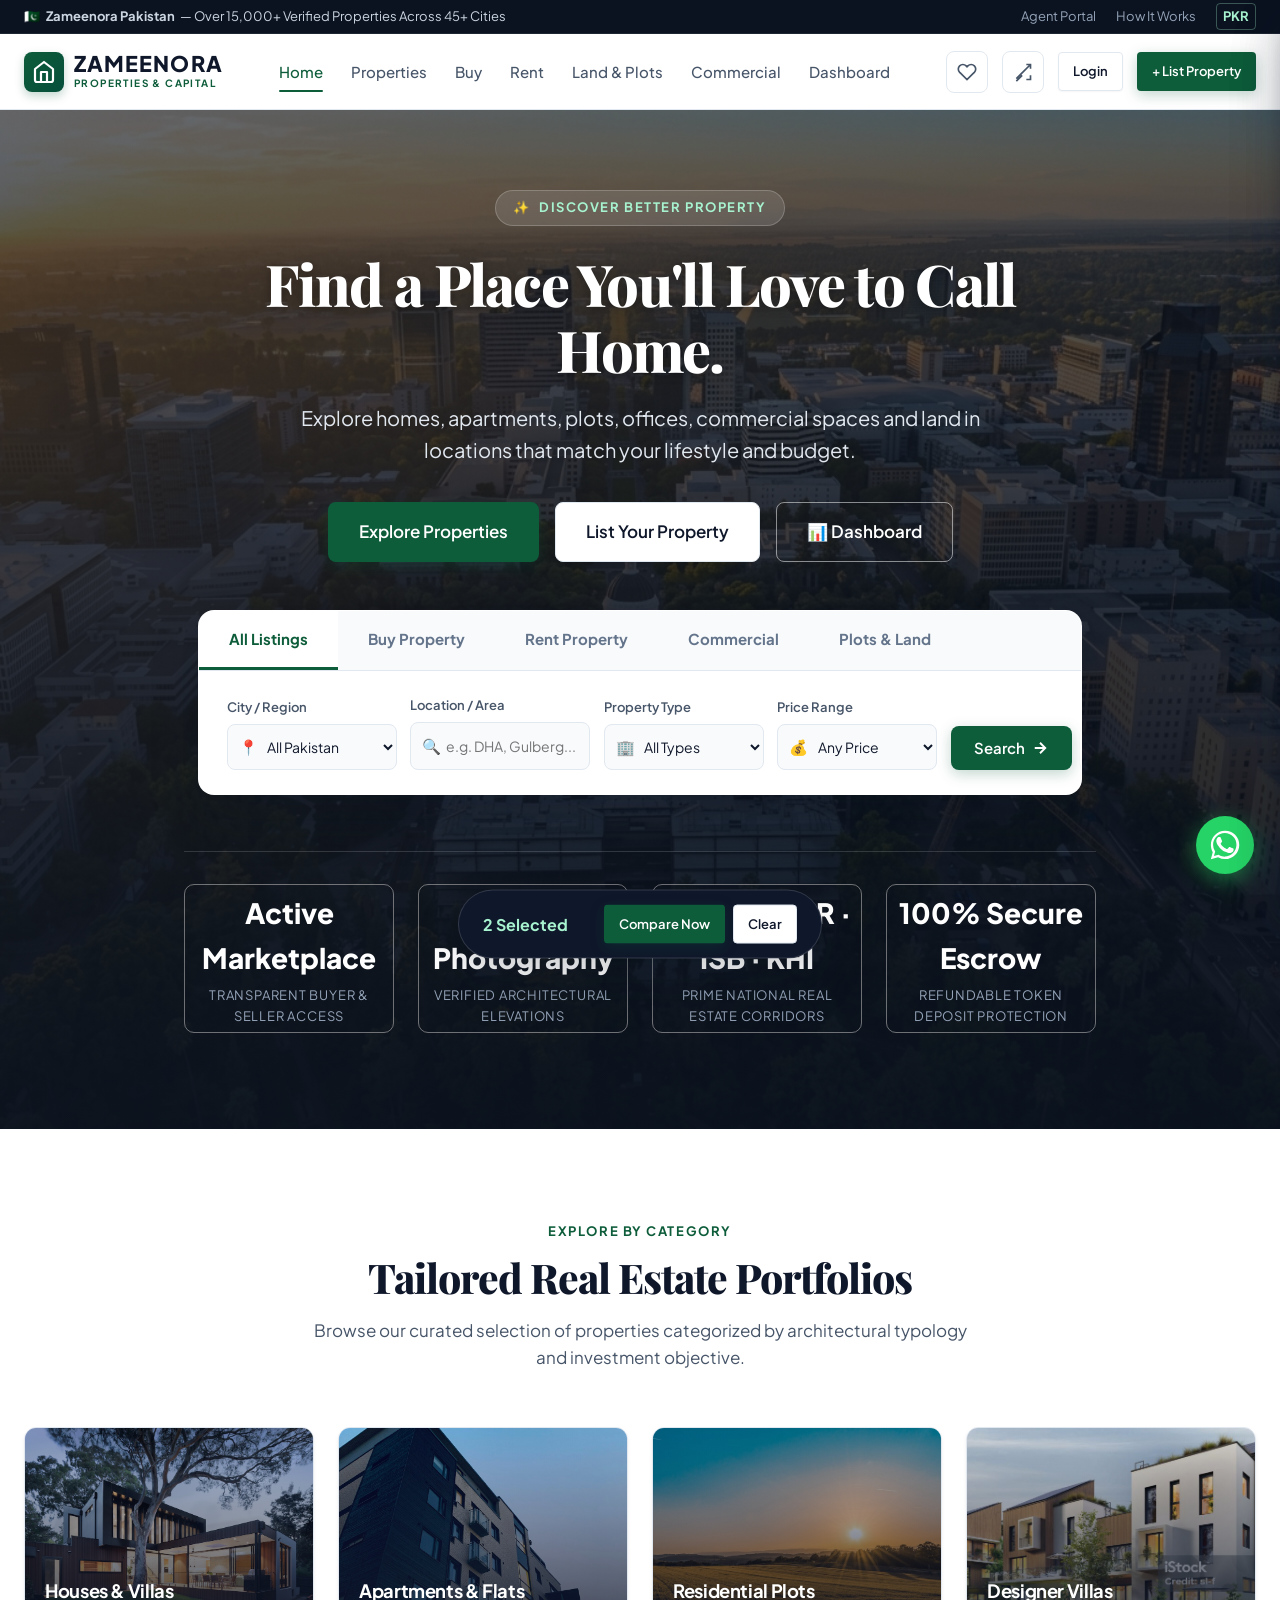
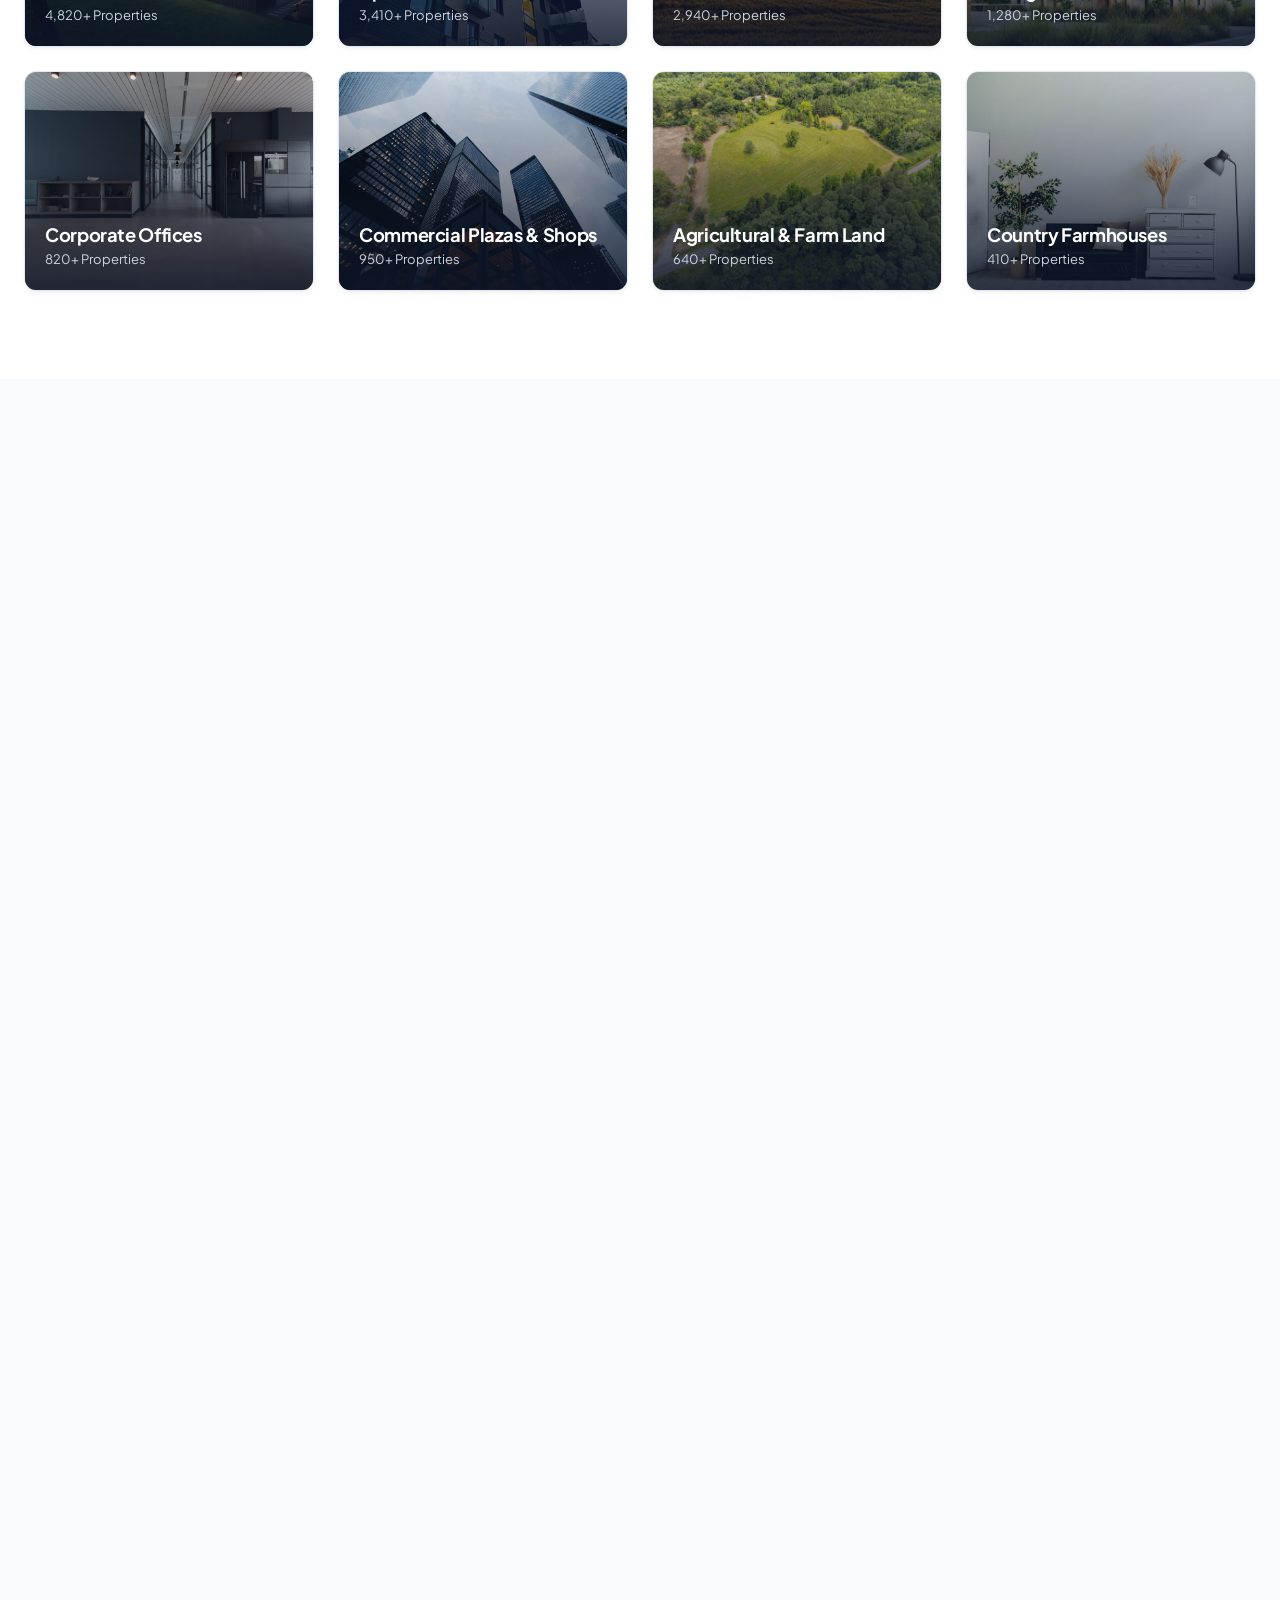
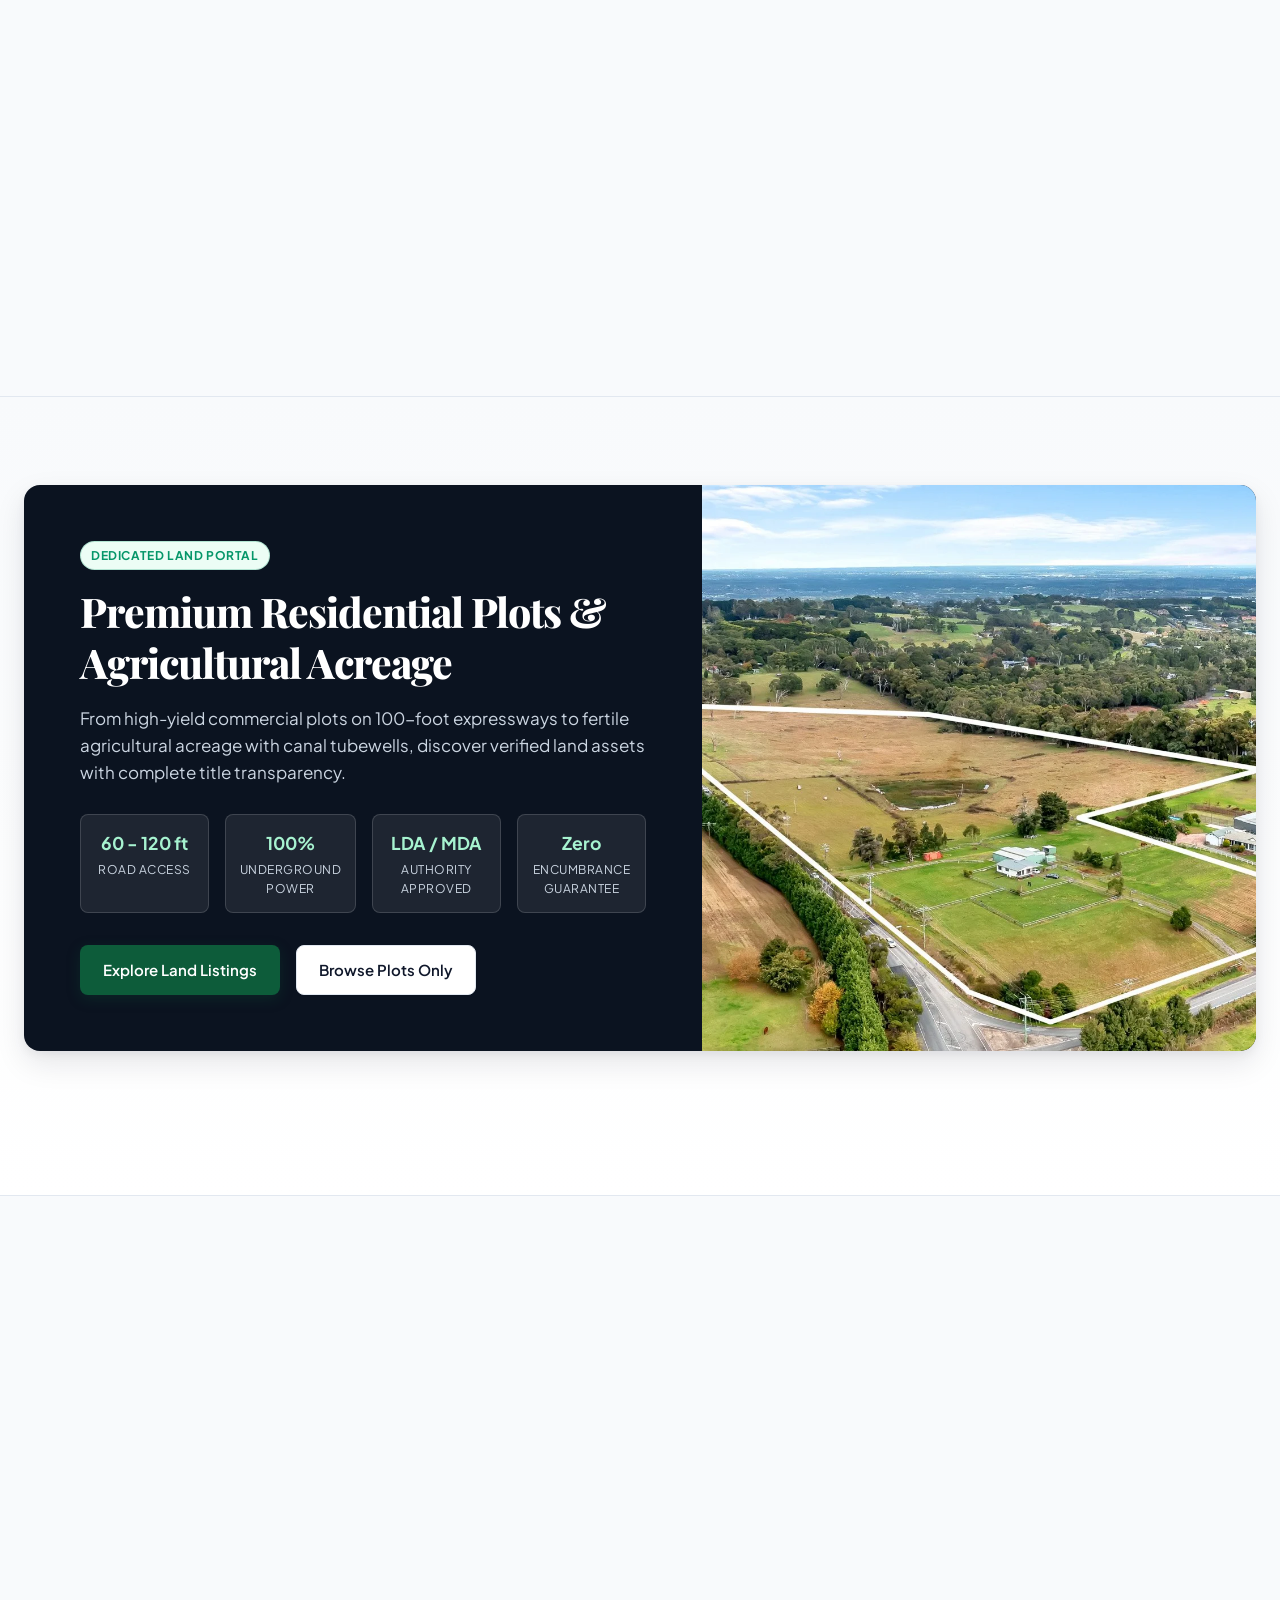
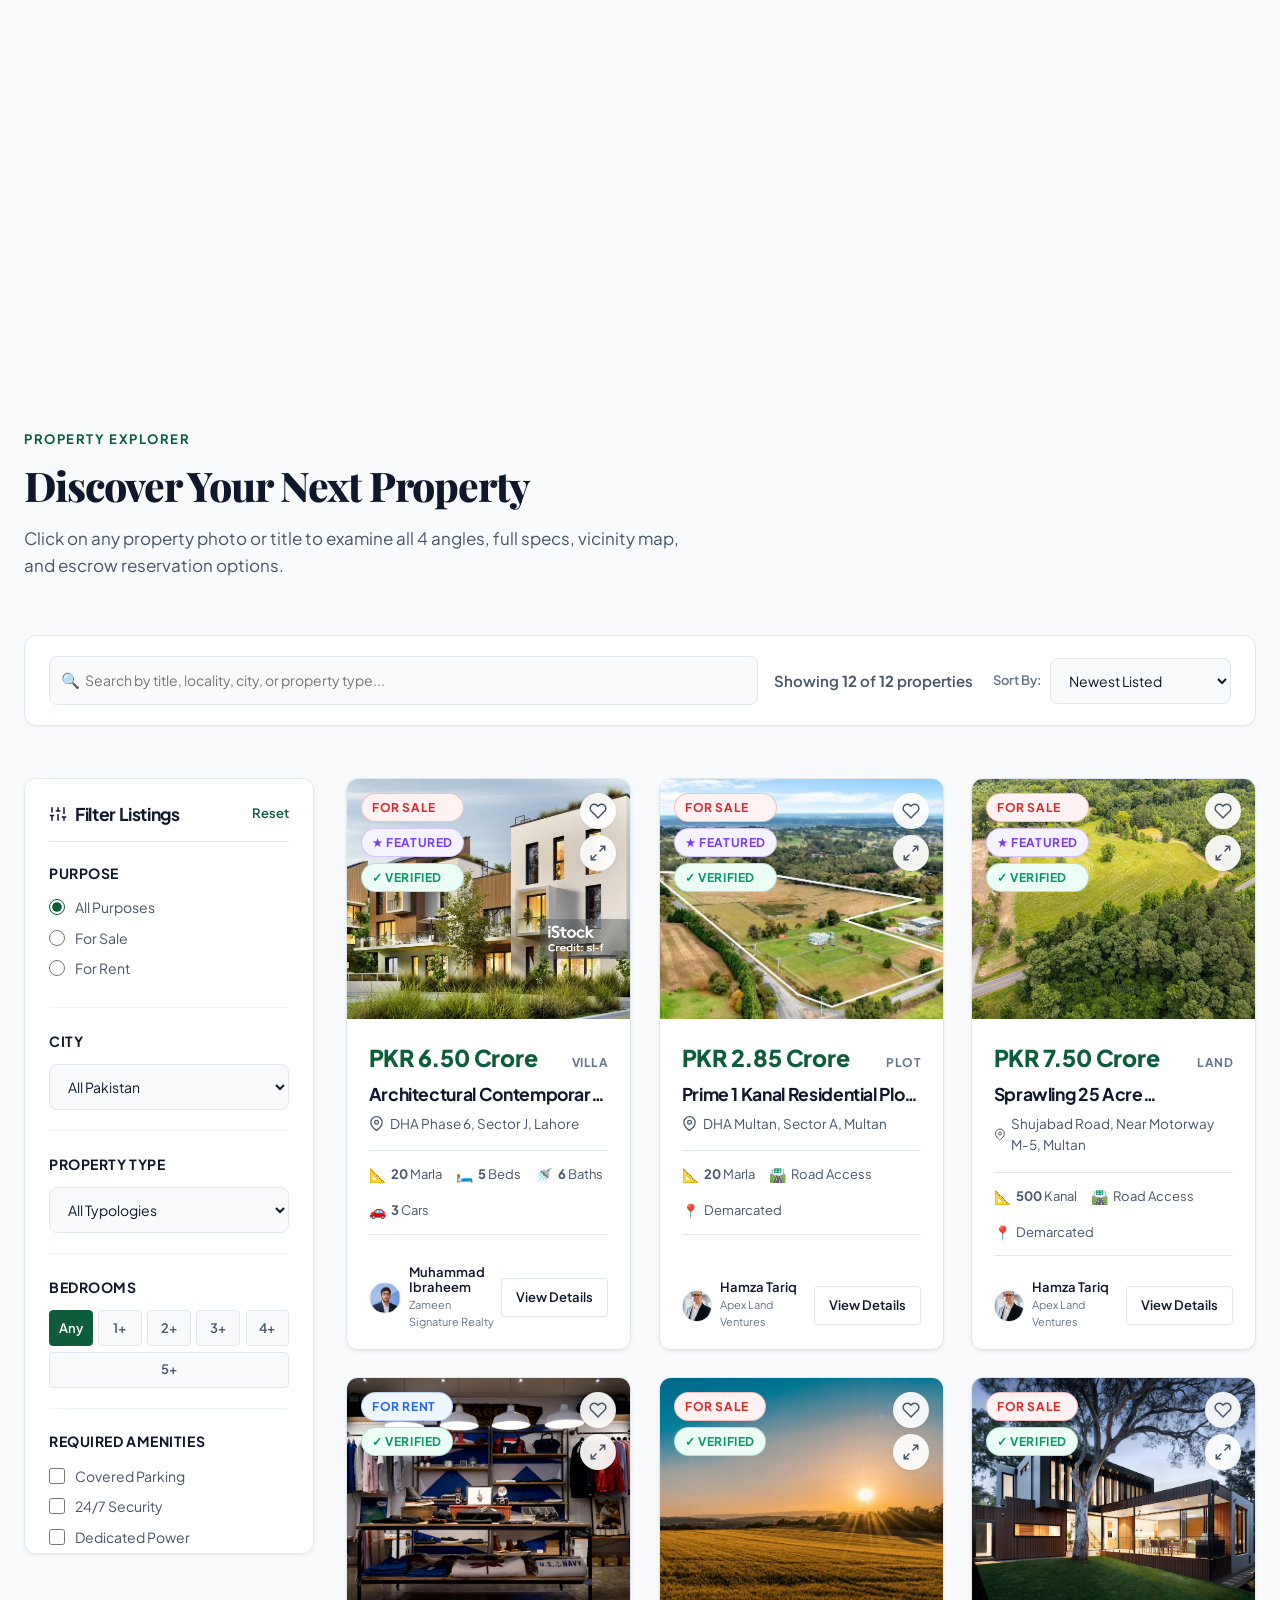
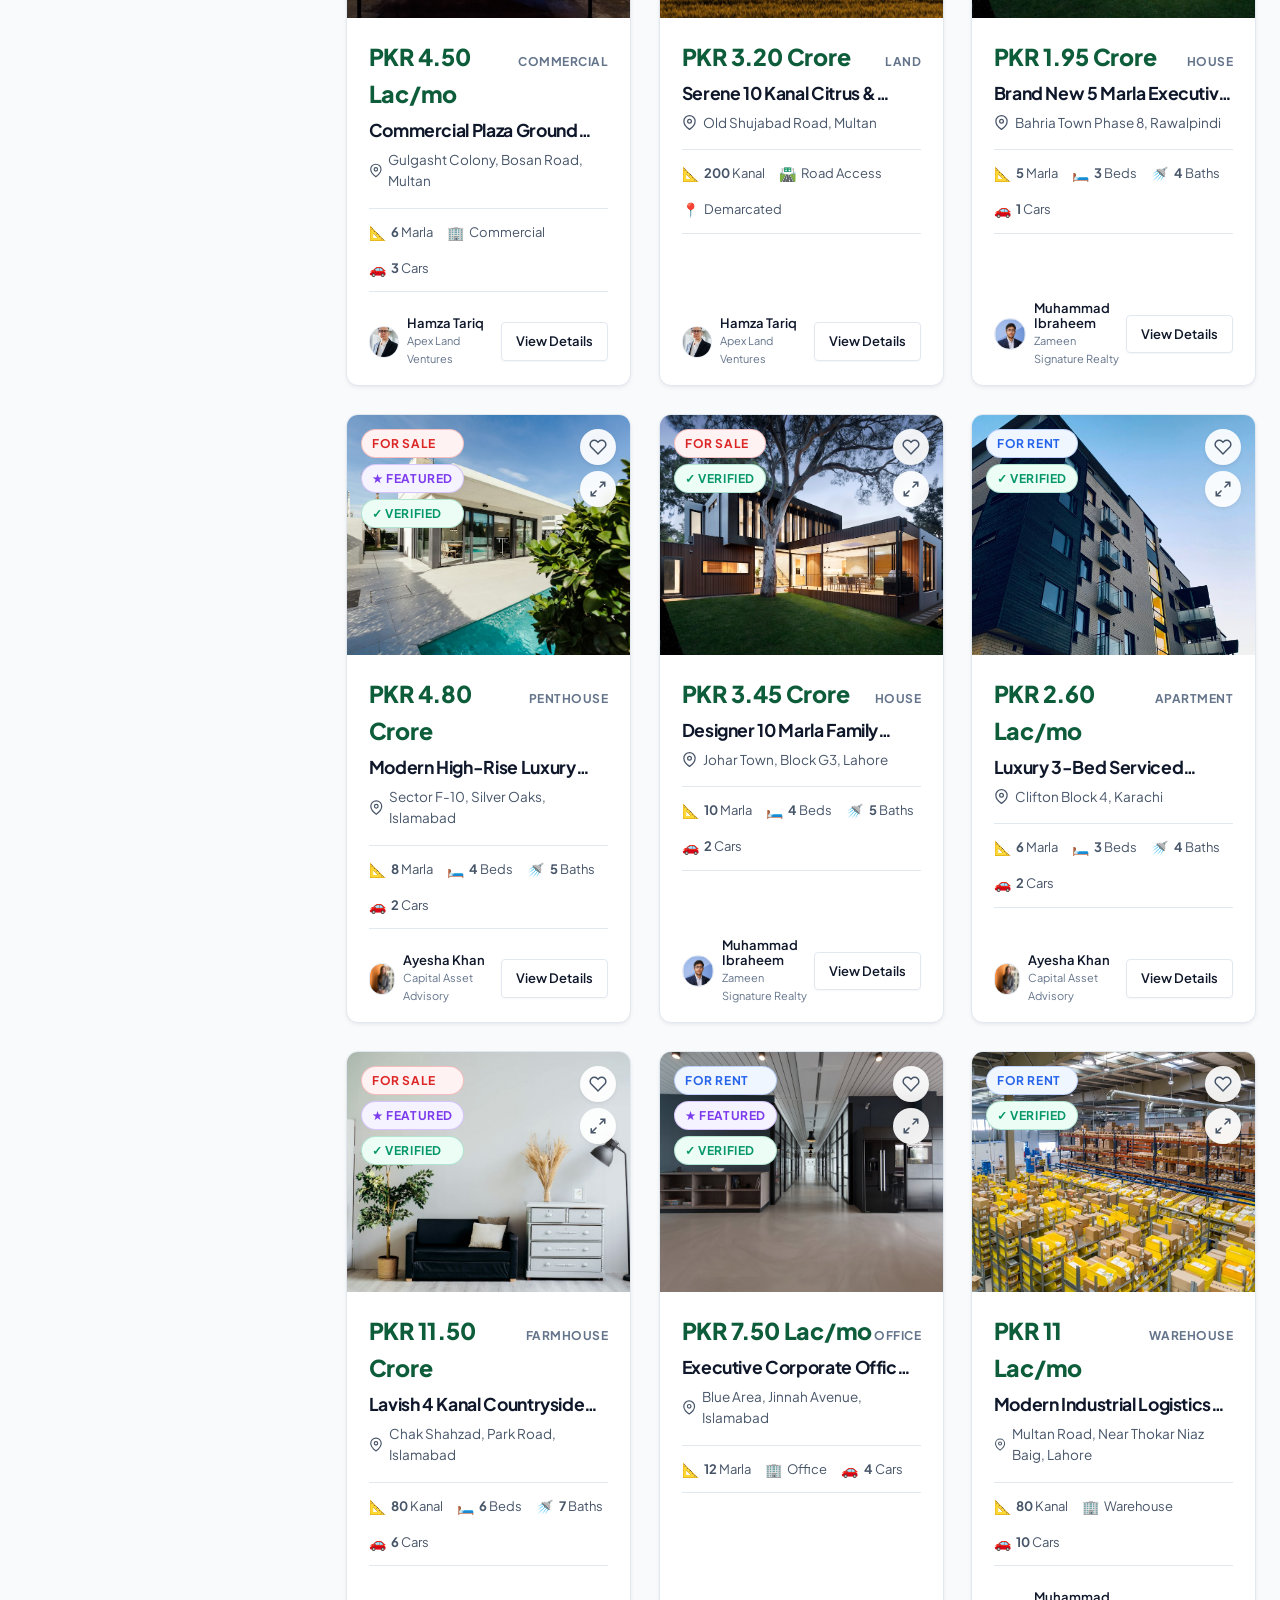
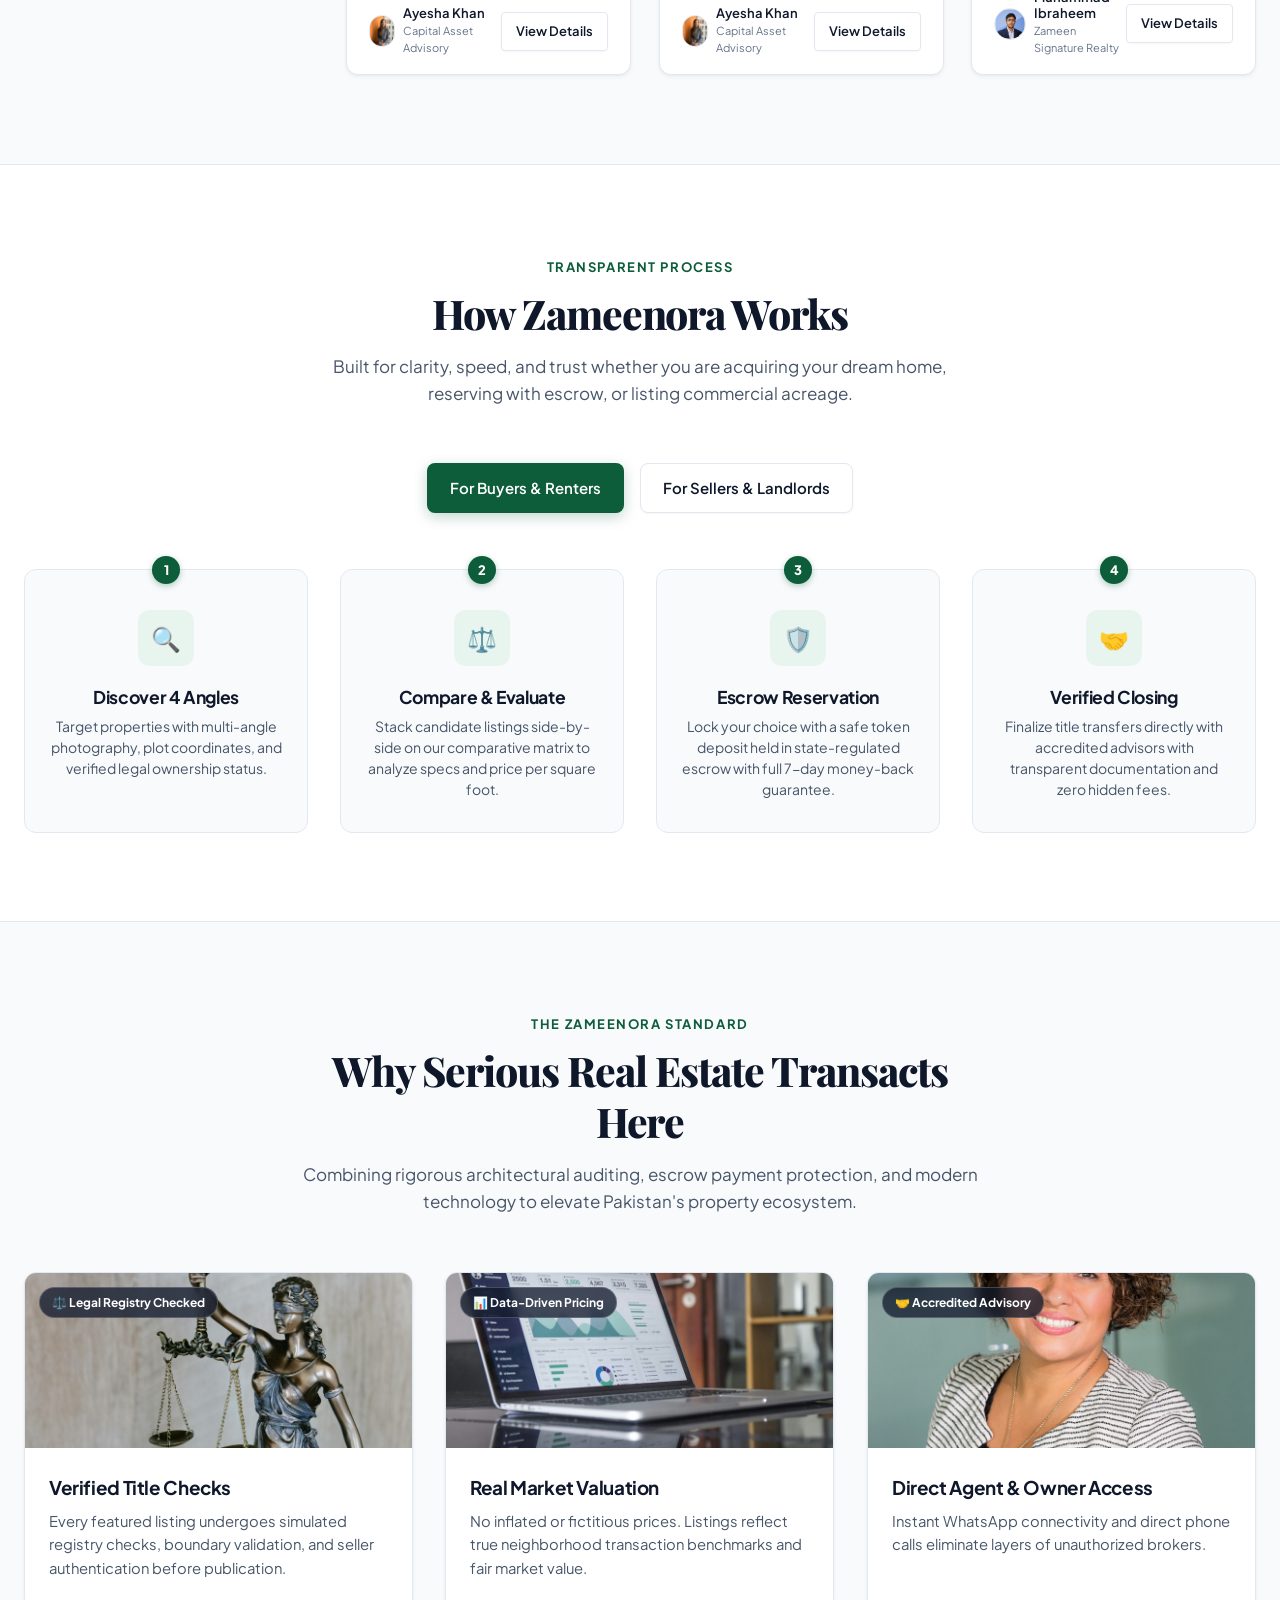
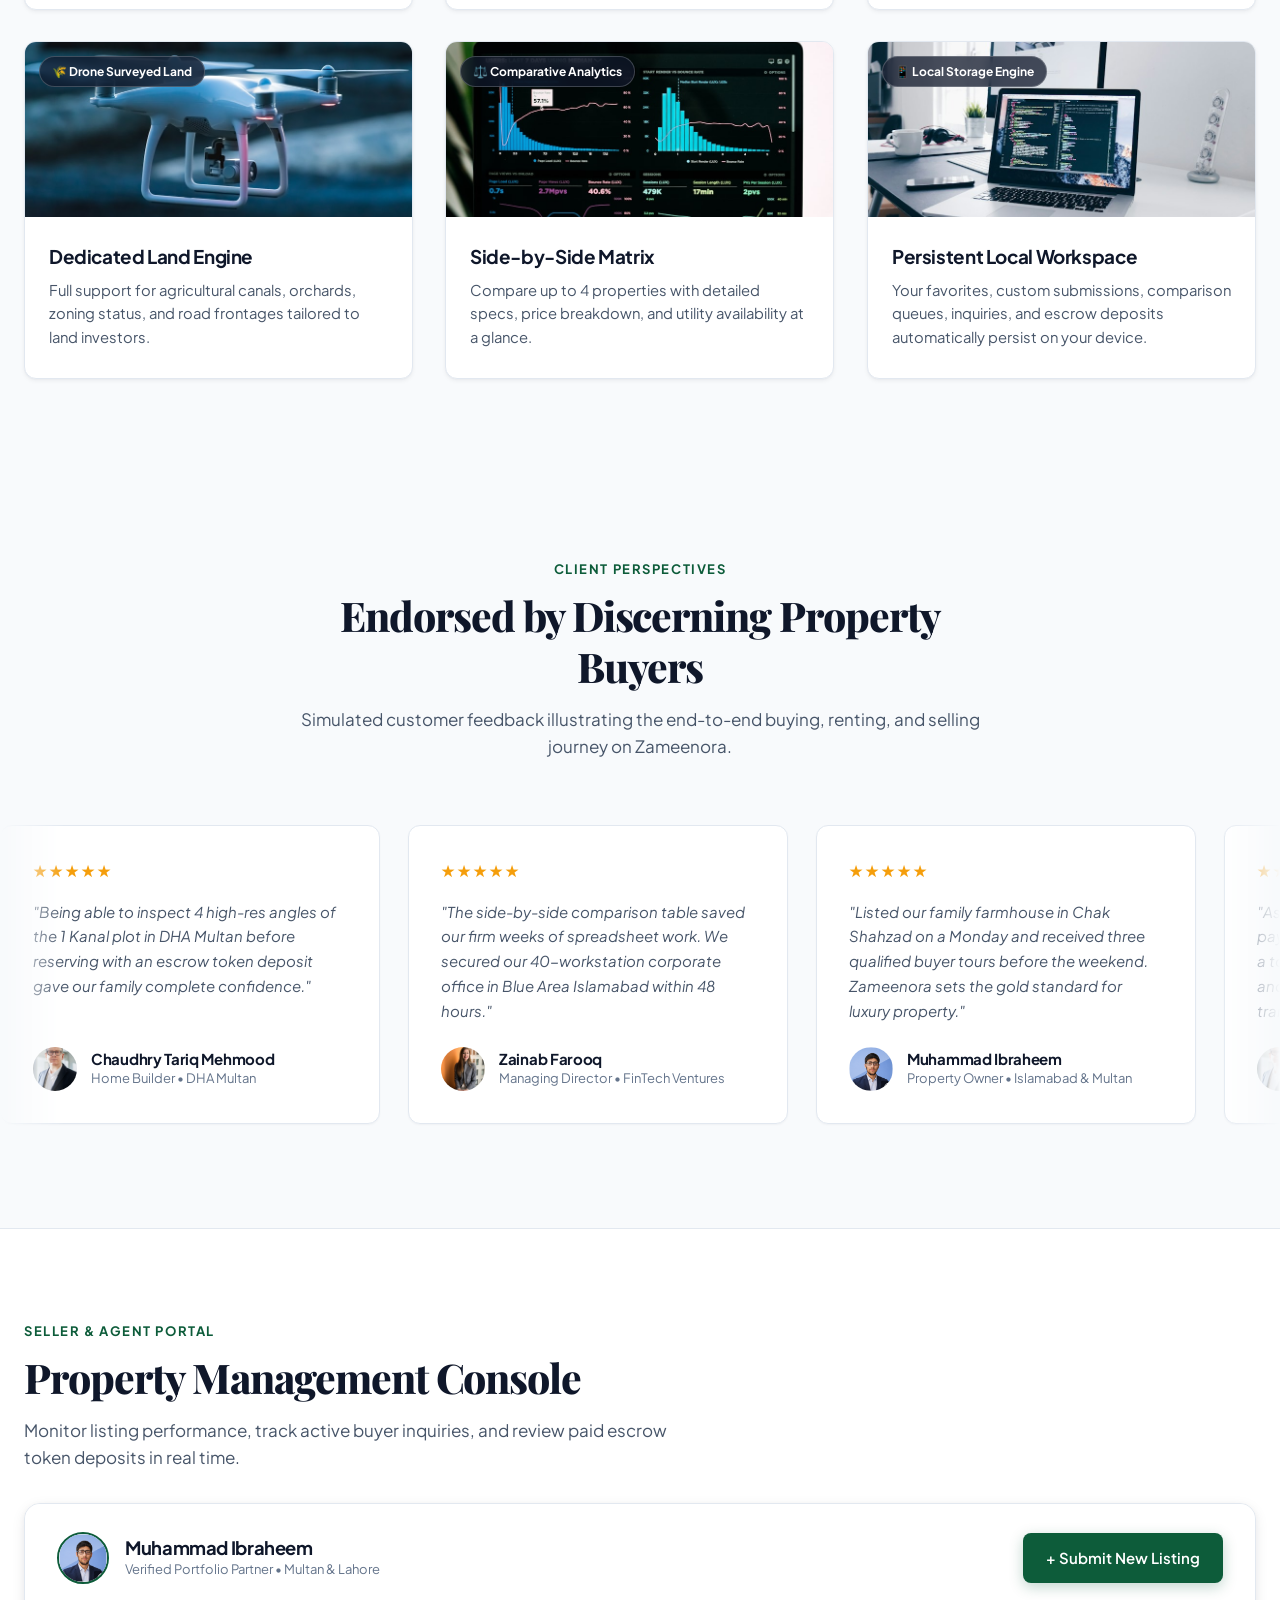
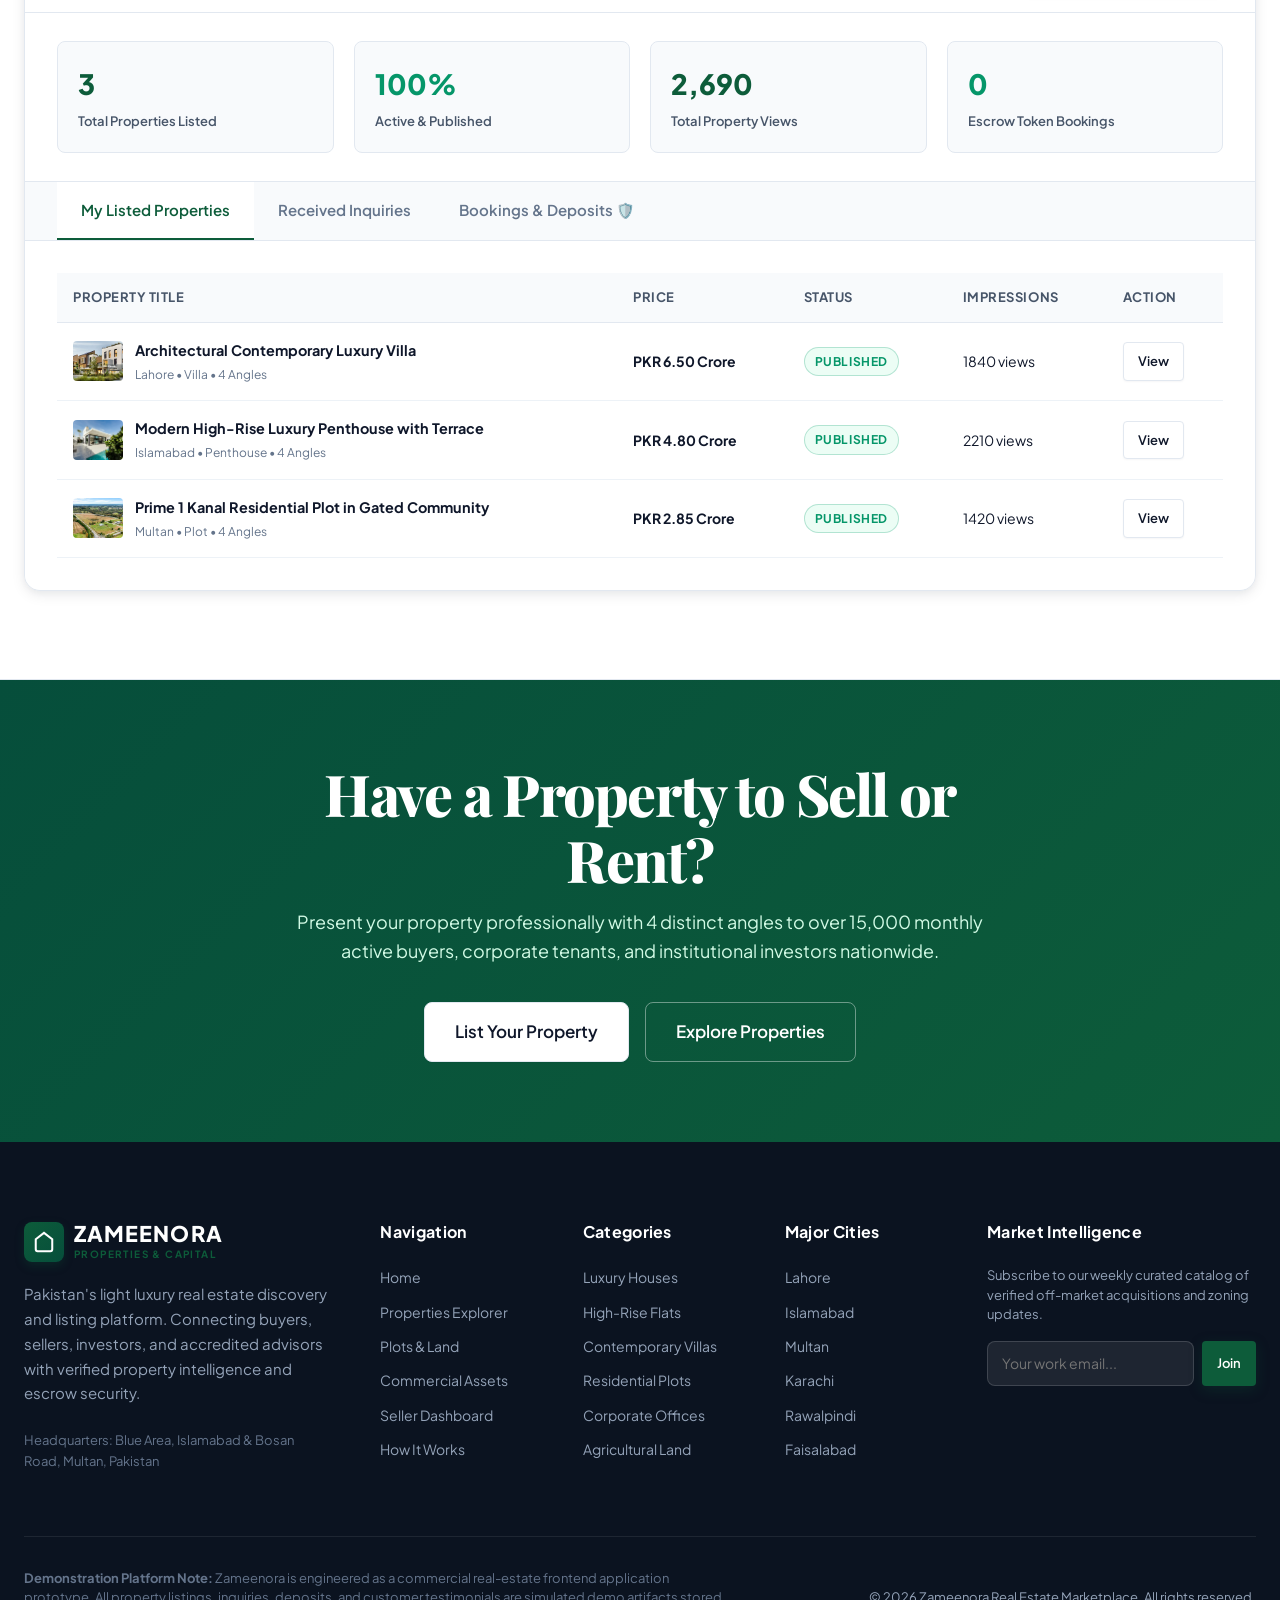
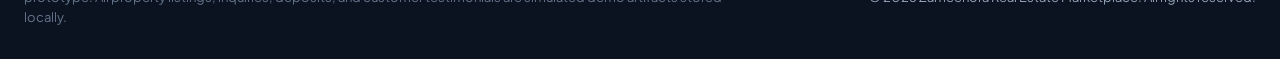
==== index.html @ 8456634e "initial website changes" ====
<!DOCTYPE html>
<html lang="en">
<head>
  <meta charset="UTF-8">
  <meta name="viewport" content="width=device-width, initial-scale=1.0">
  <title>ZAMEENORA — Modern Real Estate & Property Marketplace</title>
  
  <!-- Meta Tags for Commercial-Grade Presentation -->
  <meta name="description" content="Discover, evaluate, save, compare, and reserve premier residential homes, luxury apartments, commercial plots, and agricultural land on Zameenora with 100% Escrow Protection.">
  <meta name="theme-color" content="#0d5c3a">

  <!-- Google Fonts: Plus Jakarta Sans & Playfair Display -->
  <link rel="preconnect" href="https://fonts.googleapis.com">
  <link rel="preconnect" href="https://fonts.gstatic.com" crossorigin>
  <link href="https://fonts.googleapis.com/css2?family=Playfair+Display:ital,wght@0,600;0,700;0,800;1,600&family=Plus+Jakarta+Sans:wght@400;500;600;700;800&display=swap" rel="stylesheet">
<!-- fav icons -->
 <link rel="icon" type="image/png" href="./image/bgfavicon.png">
 <!--Favixon  end-->
  <!-- Stylesheet -->
  <link rel="stylesheet" href="zameen.css">
</head>
<body>

  <!-- ========================================================================
       01. TOP ANNOUNCEMENT TICKER
       ======================================================================== -->
  <aside class="top-ticker" aria-label="Announcement bar">
    <div class="top-ticker-content">
      <div class="top-ticker-left">
        <div class="top-ticker-track" id="topTickerTrack">
          <div class="top-ticker-slide">
            <span class="top-ticker-item">
              <span>🇵🇰</span> <strong>Zameenora Pakistan</strong> — Over 15,000+ Verified Properties Across 45+ Cities
            </span>
          </div>
          <div class="top-ticker-slide">
            <span class="top-ticker-item">
              <span>🛡️</span> <strong>100% SBP Regulated Escrow Payment Protection</strong>
            </span>
          </div>
        </div>
      </div>
      <div class="top-ticker-right">
        <a href="#dashboard-section" class="top-ticker-link">Agent Portal</a>
        <a href="#how-it-works" class="top-ticker-link">How It Works</a>
        <button id="currency-toggle-btn" class="top-ticker-link" style="font-weight: 700; color: #a7f3d0; background: none; border: 1px solid rgba(167,243,208,0.3); border-radius: 4px; padding: 2px 6px;">PKR</button>
      </div>
    </div>
  </aside>

  <!-- ========================================================================
       02. STICKY NAVBAR
       ======================================================================== -->
  <header class="site-header" id="header">
    <div class="container header-container">
      <!-- Brand Logo -->
      <a href="#hero" class="brand-logo" aria-label="Zameenora Home">
        <div class="brand-icon">
          <svg width="24" height="24" viewBox="0 0 24 24" fill="none" stroke="currentColor" stroke-width="2.2" stroke-linecap="round" stroke-linejoin="round">
            <path d="M3 9l9-7 9 7v11a2 2 0 0 1-2 2H5a2 2 0 0 1-2-2z"></path>
            <polyline points="9 22 9 12 15 12 15 22"></polyline>
          </svg>
        </div>
        <div class="brand-text">
          <span class="brand-name">ZAMEENORA</span>
          <span class="brand-tagline">Properties & Capital</span>
        </div>
      </a>

      <!-- Center Navigation Menu -->
      <nav class="nav-menu" aria-label="Primary Navigation">
        <a href="#hero" class="nav-link active">Home</a>
        <a href="properties.html" class="nav-link">Properties</a>
        <a href="properties.html?purpose=sale" class="nav-link">Buy</a>
        <a href="properties.html?purpose=rent" class="nav-link">Rent</a>
        <a href="#land-section" class="nav-link">Land & Plots</a>
        <a href="#commercial-section" class="nav-link">Commercial</a>
        <a href="dashboard.html" class="nav-link">Dashboard</a>
      </nav>

      <!-- Header Actions -->
      <div class="header-actions">
        <!-- Favorites Trigger -->
        <button class="action-btn" title="View Saved Favorites" onclick="ZameenApp.openFavoritesDrawer()" aria-label="Favorites">
          <svg width="20" height="20" viewBox="0 0 24 24" fill="none" stroke="currentColor" stroke-width="2"><path d="M20.84 4.61a5.5 5.5 0 0 0-7.78 0L12 5.67l-1.06-1.06a5.5 5.5 0 0 0-7.78 7.78l1.06 1.06L12 21.23l7.78-7.78 1.06-1.06a5.5 5.5 0 0 0 0-7.78z"></path></svg>
          <span class="action-badge" id="nav-fav-count" style="display: none;">0</span>
        </button>

        <!-- Compare Trigger -->
        <button class="action-btn" title="Compare Properties" onclick="ZameenApp.openCompareModal()" aria-label="Compare">
          <svg width="20" height="20" viewBox="0 0 24 24" fill="none" stroke="currentColor" stroke-width="2"><path d="M16 3h5v5M4 20L21 3m0 13v5h-5m-5-5l-7 7"></path></svg>
          <span class="action-badge" id="nav-comp-count" style="display: none;">0</span>
        </button>

        <!-- Auth Button -->
        <button class="btn btn-secondary btn-sm" id="nav-auth-btn" onclick="ZameenApp.openAuthModal()">Login</button>

        <!-- Primary CTA: List Property -->
        <button class="btn btn-primary btn-sm" onclick="ZameenApp.openListPropertyModal()">+ List Property</button>

        <!-- Mobile Hamburger Button -->
        <button class="hamburger-btn" onclick="ZameenApp.toggleMobileMenu()" aria-label="Open menu">
          <svg width="24" height="24" viewBox="0 0 24 24" fill="none" stroke="currentColor" stroke-width="2"><line x1="3" y1="12" x2="21" y2="12"></line><line x1="3" y1="6" x2="21" y2="6"></line><line x1="3" y1="18" x2="21" y2="18"></line></svg>
        </button>
      </div>
    </div>
  </header>

  <!-- Mobile Navigation Off-Canvas Drawer -->
  <div class="mobile-nav-overlay" id="mobile-nav-overlay" onclick="ZameenApp.toggleMobileMenu()"></div>
  <div class="mobile-nav-drawer" id="mobile-nav-drawer">
    <div class="mobile-nav-header">
      <div class="brand-logo">
        <div class="brand-icon" style="width: 34px; height: 34px;">
          <svg width="20" height="20" viewBox="0 0 24 24" fill="none" stroke="currentColor" stroke-width="2"><path d="M3 9l9-7 9 7v11a2 2 0 0 1-2 2H5a2 2 0 0 1-2-2z"></path></svg>
        </div>
        <span class="brand-name" style="font-size: 1.15rem;">ZAMEENORA</span>
      </div>
      <button class="modal-close-btn" style="position: static;" onclick="ZameenApp.toggleMobileMenu()">✕</button>
    </div>
    <div class="mobile-nav-body">
      <a href="#hero" class="mobile-nav-link" onclick="ZameenApp.toggleMobileMenu()">Home <span>→</span></a>
      <a href="properties.html" class="mobile-nav-link" onclick="ZameenApp.toggleMobileMenu()">Browse All Properties <span>→</span></a>
      <a href="#land-section" class="mobile-nav-link" onclick="ZameenApp.toggleMobileMenu()">Plots & Land <span>→</span></a>
      <a href="#commercial-section" class="mobile-nav-link" onclick="ZameenApp.toggleMobileMenu()">Commercial Real Estate <span>→</span></a>
      <a href="dashboard.html" class="mobile-nav-link" onclick="ZameenApp.toggleMobileMenu()">Seller Dashboard <span>→</span></a>
      <a href="#how-it-works" class="mobile-nav-link" onclick="ZameenApp.toggleMobileMenu()">How It Works <span>→</span></a>
    </div>
    <div class="mobile-nav-footer">
      <button class="btn btn-primary" style="width: 100%;" onclick="ZameenApp.toggleMobileMenu(); ZameenApp.openListPropertyModal();">+ List Your Property</button>
      <button class="btn btn-secondary" style="width: 100%;" onclick="ZameenApp.toggleMobileMenu(); ZameenApp.openFavoritesDrawer();">Saved Favorites ❤️</button>
    </div>
  </div>

  <!-- ========================================================================
       03. HERO SECTION WITH INTEGRATED SEARCH ENGINE
       ======================================================================== -->
  <section class="hero-section" id="hero">
    <div class="hero-bg-container">
      <img src="./image/hero-city.jpg" alt="Zameenora City Skyline" class="hero-bg-image">
      <div class="hero-overlay"></div>
    </div>

    <div class="container hero-content">
      <div class="hero-eyebrow">
        <span>✨</span> DISCOVER BETTER PROPERTY
      </div>
      <h1 class="text-display hero-title font-serif">
        Find a Place You'll Love to Call Home.
      </h1>
      <p class="hero-subtitle">
        Explore homes, apartments, plots, offices, commercial spaces and land in locations that match your lifestyle and budget.
      </p>

      <div class="hero-cta-group">
        <a href="properties.html" class="btn btn-primary btn-lg">Explore Properties</a>
        <button class="btn btn-secondary btn-lg" onclick="ZameenApp.openListPropertyModal()">List Your Property</button>
        <a href="dashboard.html" class="btn btn-outline btn-lg" style="color: #ffffff; border-color: rgba(255,255,255,0.5);">📊 Dashboard</a>
      </div>

      <!-- Integrated Hero Search Engine -->
      <div class="hero-search-wrapper">
        <div class="hero-search-card">
          <!-- Purpose Tabs -->
          <div class="search-tabs" role="tablist">
            <button class="search-tab-btn active" data-purpose="all" role="tab">All Listings</button>
            <button class="search-tab-btn" data-purpose="sale" role="tab">Buy Property</button>
            <button class="search-tab-btn" data-purpose="rent" role="tab">Rent Property</button>
            <button class="search-tab-btn" data-purpose="commercial" role="tab" onclick="ZameenApp.filterByCategory('Commercial')">Commercial</button>
            <button class="search-tab-btn" data-purpose="land" role="tab" onclick="ZameenApp.filterByCategory('Land')">Plots & Land</button>
          </div>

          <!-- Fields Grid: Simple First with Progressive Disclosure -->
          <form class="search-form-grid" onsubmit="ZameenApp.handleHeroSearch(event)">
            <!-- City Selection -->
            <div class="form-group">
              <label class="form-label" for="hero-city-select">City / Region</label>
              <div class="input-with-icon">
                <span class="input-icon">📍</span>
                <select id="hero-city-select" class="form-select">
                  <option value="all">All Pakistan</option>
                  <option value="Lahore">Lahore</option>
                  <option value="Islamabad">Islamabad</option>
                  <option value="Multan">Multan</option>
                  <option value="Karachi">Karachi</option>
                  <option value="Rawalpindi">Rawalpindi</option>
                  <option value="Faisalabad">Faisalabad</option>
                </select>
              </div>
            </div>

            <!-- Locality Keyword -->
            <div class="form-group">
              <label class="form-label" for="hero-locality-input">Location / Area</label>
              <div class="input-with-icon">
                <span class="input-icon">🔍</span>
                <input type="text" id="hero-locality-input" class="form-input" placeholder="e.g. DHA, Gulberg...">
              </div>
            </div>

            <!-- Property Type -->
            <div class="form-group">
              <label class="form-label" for="hero-type-select">Property Type</label>
              <div class="input-with-icon">
                <span class="input-icon">🏢</span>
                <select id="hero-type-select" class="form-select">
                  <option value="all">All Types</option>
                  <option value="House">House</option>
                  <option value="Apartment">Apartment</option>
                  <option value="Villa">Villa</option>
                  <option value="Plot">Plot</option>
                  <option value="Office">Office</option>
                  <option value="Commercial">Commercial Plaza</option>
                  <option value="Farmhouse">Farmhouse</option>
                  <option value="Land">Agricultural Land</option>
                  <option value="Warehouse">Warehouse</option>
                </select>
              </div>
            </div>

            <!-- Price Range Preset -->
            <div class="form-group">
              <label class="form-label" for="hero-price-select">Price Range</label>
              <div class="input-with-icon">
                <span class="input-icon">💰</span>
                <select id="hero-price-select" class="form-select">
                  <option value="any">Any Price</option>
                  <option value="under-50lac">Under 50 Lac</option>
                  <option value="50lac-1cr">50 Lac to 1 Crore</option>
                  <option value="1cr-3cr">1 Crore to 3 Crore</option>
                  <option value="3cr-plus">3 Crore & Above</option>
                </select>
              </div>
            </div>

            <!-- Action Controls (Search + More Filters Toggle) -->
            <div class="hero-search-actions-box">
              <button type="submit" class="btn btn-primary search-submit-btn">
                <span>Search</span>
                <svg width="18" height="18" viewBox="0 0 24 24" fill="none" stroke="currentColor" stroke-width="2.5"><line x1="5" y1="12" x2="19" y2="12"></line><polyline points="12 5 19 12 12 19"></polyline></svg>
              </button>
              <button type="button" class="btn btn-secondary hero-more-filters-toggle-btn" id="hero-more-filters-btn" onclick="ZameenApp.toggleHeroAdvancedFilters()" aria-expanded="false" aria-controls="hero-advanced-filters">
                <span>More Filters ⚙️</span>
              </button>
            </div>
          </form>

          <!-- Progressive Disclosure: Advanced Filter Tray -->
          <div class="hero-advanced-filters-tray" id="hero-advanced-filters" style="display: none;">
            <div class="hero-advanced-filters-inner">
              <div class="form-group">
                <label class="form-label" for="hero-beds-select">Bedrooms (Residential)</label>
                <select id="hero-beds-select" class="form-select">
                  <option value="any">Any Bedrooms</option>
                  <option value="1">1+ Beds</option>
                  <option value="2">2+ Beds</option>
                  <option value="3">3+ Beds</option>
                  <option value="4">4+ Beds</option>
                  <option value="5">5+ Beds</option>
                </select>
              </div>
              <div class="form-group">
                <label class="form-label" for="hero-baths-select">Bathrooms</label>
                <select id="hero-baths-select" class="form-select">
                  <option value="any">Any Bathrooms</option>
                  <option value="1">1+ Baths</option>
                  <option value="2">2+ Baths</option>
                  <option value="3">3+ Baths</option>
                  <option value="4">4+ Baths</option>
                </select>
              </div>
              <div class="form-group" style="display: flex; align-items: flex-end; padding-bottom: 0.5rem;">
                <label class="checkbox-item" style="cursor: pointer; font-size: 0.875rem; font-weight: 600;">
                  <input type="checkbox" id="hero-verified-only" onchange="ZameenApp.applyFilters({verifiedOnly: this.checked})">
                  <span>Show Verified Listings Only ✓</span>
                </label>
              </div>
            </div>
          </div>
        </div>
      </div>

      <!-- Key Platform Highlights Strip (Honest & Transparent) -->
      <div class="hero-stats-strip">
        <div class="stat-item">
          <div class="stat-number">Active Marketplace</div>
          <div class="stat-label">Transparent Buyer & Seller Access</div>
        </div>
        <div class="stat-item">
          <div class="stat-number">4-Angle Photography</div>
          <div class="stat-label">Verified Architectural Elevations</div>
        </div>
        <div class="stat-item">
          <div class="stat-number">Multan · LHR · ISB · KHI</div>
          <div class="stat-label">Prime National Real Estate Corridors</div>
        </div>
        <div class="stat-item">
          <div class="stat-number">100% Secure Escrow</div>
          <div class="stat-label">Refundable Token Deposit Protection</div>
        </div>
      </div>
    </div>
  </section>

  <!-- ========================================================================
       04. PROPERTY CATEGORIES
       ======================================================================== -->
  <section class="section reveal" style="background: #ffffff;">
    <div class="container">
      <div class="section-header">
        <span class="text-eyebrow">EXPLORE BY CATEGORY</span>
        <h2 class="text-h1 font-serif">Tailored Real Estate Portfolios</h2>
        <p>Browse our curated selection of properties categorized by architectural typology and investment objective.</p>
      </div>

      <div class="categories-grid">
        <!-- Category 1: Houses -->
        <div class="category-card" onclick="ZameenApp.filterByType('House')">
          <img src="./image/house-modern.jpg" alt="Modern Houses" class="category-img" loading="lazy">
          <div class="category-overlay">
            <h3 class="category-title">Houses & Villas</h3>
            <span class="category-count">4,820+ Properties</span>
            <div class="category-arrow">→</div>
          </div>
        </div>

        <!-- Category 2: Apartments -->
        <div class="category-card" onclick="ZameenApp.filterByType('Apartment')">
          <img src="./image/apartment-interior.jpg" alt="Apartments & Flats" class="category-img" loading="lazy">
          <div class="category-overlay">
            <h3 class="category-title">Apartments & Flats</h3>
            <span class="category-count">3,410+ Properties</span>
            <div class="category-arrow">→</div>
          </div>
        </div>

        <!-- Category 3: Residential Plots -->
        <div class="category-card" onclick="ZameenApp.filterByType('Plot')">
          <img src="./image/plot-land.jpg" alt="Residential Plots" class="category-img" loading="lazy">
          <div class="category-overlay">
            <h3 class="category-title">Residential Plots</h3>
            <span class="category-count">2,940+ Properties</span>
            <div class="category-arrow">→</div>
          </div>
        </div>

        <!-- Category 4: Luxury Villas -->
        <div class="category-card" onclick="ZameenApp.filterByType('Villa')">
          <img src="./image/villa-luxury.jpg" alt="Luxury Villas" class="category-img" loading="lazy">
          <div class="category-overlay">
            <h3 class="category-title">Designer Villas</h3>
            <span class="category-count">1,280+ Properties</span>
            <div class="category-arrow">→</div>
          </div>
        </div>

        <!-- Category 5: Offices -->
        <div class="category-card" onclick="ZameenApp.filterByType('Office')">
          <img src="./image/office-commercial.jpg" alt="Corporate Offices" class="category-img" loading="lazy">
          <div class="category-overlay">
            <h3 class="category-title">Corporate Offices</h3>
            <span class="category-count">820+ Properties</span>
            <div class="category-arrow">→</div>
          </div>
        </div>

        <!-- Category 6: Commercial Plazas -->
        <div class="category-card" onclick="ZameenApp.filterByType('Commercial')">
          <img src="./image/office-building.jpg" alt="Commercial Plazas" class="category-img" loading="lazy">
          <div class="category-overlay">
            <h3 class="category-title">Commercial Plazas & Shops</h3>
            <span class="category-count">950+ Properties</span>
            <div class="category-arrow">→</div>
          </div>
        </div>

        <!-- Category 7: Farmland -->
        <div class="category-card" onclick="ZameenApp.filterByCategory('Land')">
          <img src="./image/farmland-aerial.jpg" alt="Agricultural Land" class="category-img" loading="lazy">
          <div class="category-overlay">
            <h3 class="category-title">Agricultural & Farm Land</h3>
            <span class="category-count">640+ Properties</span>
            <div class="category-arrow">→</div>
          </div>
        </div>

        <!-- Category 8: Farmhouses -->
        <div class="category-card" onclick="ZameenApp.filterByType('Farmhouse')">
          <img src="./image/farmhouse.jpg" alt="Country Farmhouses" class="category-img" loading="lazy">
          <div class="category-overlay">
            <h3 class="category-title">Country Farmhouses</h3>
            <span class="category-count">410+ Properties</span>
            <div class="category-arrow">→</div>
          </div>
        </div>
      </div>
    </div>
  </section>

  <!-- ========================================================================
       05. FEATURED PROPERTIES SHOWCASE
       ======================================================================== -->
  <section class="section reveal" style="background: var(--bg-surface);">
    <div class="container">
      <div class="section-header">
        <span class="text-eyebrow">HANDPICKED SELECTIONS</span>
        <h2 class="text-h1 font-serif">Featured Properties For Sale & Rent</h2>
        <p>Each card provides 4 photographic angles. Click on any property image or title to open the multi-angle preview.</p>
      </div>

      <!-- Quick Filter Pills -->
      <div class="filter-pills-bar">
        <button class="filter-pill active" data-pill="all">All Flagships</button>
        <button class="filter-pill" data-pill="House">Houses</button>
        <button class="filter-pill" data-pill="Apartment">Apartments</button>
        <button class="filter-pill" data-pill="Villa">Villas</button>
        <button class="filter-pill" data-pill="Commercial">Commercial</button>
        <button class="filter-pill" data-pill="Land">Plots & Land</button>
      </div>

      <!-- Featured Cards Grid (Injected dynamically with 4-angle media triggers) -->
      <div class="properties-grid" id="featured-properties-grid"></div>

      <div style="text-align: center; margin-top: 3.5rem;">
        <a href="properties.html" class="btn btn-primary btn-lg">Browse All 15,000+ Properties</a>
      </div>
    </div>
  </section>

  <!-- ========================================================================
       06. DEDICATED LAND & PLOTS FEATURE SECTION
       ======================================================================== -->
  <section class="section land-feature-section reveal reveal-left" id="land-section">
    <div class="container">
      <!-- Land Hero Banner -->
      <div class="land-hero-banner">
        <div class="land-banner-grid">
          <div class="land-banner-text">
            <span class="badge badge-verified" style="margin-bottom: 1rem;">Dedicated Land Portal</span>
            <h2 class="text-h1 font-serif" style="color: #ffffff; margin-bottom: 1rem;">
              Premium Residential Plots & Agricultural Acreage
            </h2>
            <p style="color: #cbd5e1; font-size: 1.0625rem; line-height: 1.6; margin-bottom: 1.5rem;">
              From high-yield commercial plots on 100-foot expressways to fertile agricultural acreage with canal tubewells, discover verified land assets with complete title transparency.
            </p>

            <div class="plot-specs-grid">
              <div class="plot-spec-box">
                <div class="plot-spec-value">60 - 120 ft</div>
                <div class="plot-spec-name">Road Access</div>
              </div>
              <div class="plot-spec-box">
                <div class="plot-spec-value">100%</div>
                <div class="plot-spec-name">Underground Power</div>
              </div>
              <div class="plot-spec-box">
                <div class="plot-spec-value">LDA / MDA</div>
                <div class="plot-spec-name">Authority Approved</div>
              </div>
              <div class="plot-spec-box">
                <div class="plot-spec-value">Zero</div>
                <div class="plot-spec-name">Encumbrance Guarantee</div>
              </div>
            </div>

            <div style="display: flex; gap: 1rem; flex-wrap: wrap;">
              <button class="btn btn-primary" onclick="ZameenApp.filterByCategory('Land')">Explore Land Listings</button>
              <button class="btn btn-secondary" onclick="ZameenApp.filterByType('Plot')">Browse Plots Only</button>
            </div>
          </div>

          <div class="land-banner-img-wrap">
            <img src="./image/land-drone.webp" alt="Land and Plots Drone" class="land-banner-img" loading="lazy">
          </div>
        </div>
      </div>
    </div>
  </section>

  <!-- ========================================================================
       07. DEDICATED COMMERCIAL PROPERTY SECTION
       ======================================================================== -->
  <section class="section commercial-section reveal" id="commercial-section">
    <div class="container">
      <div class="commercial-hero-banner">
        <div class="commercial-banner-grid">
          <div class="land-banner-img-wrap" style="min-height: 380px;">
            <img src="./image/commercial-towers.avif" alt="Commercial Towers" class="land-banner-img" loading="lazy">
          </div>
          <div class="land-banner-text">
            <span class="badge badge-rent" style="margin-bottom: 1rem;">Commercial & Corporate</span>
            <h2 class="text-h1 font-serif" style="color: #ffffff; margin-bottom: 1rem;">
              Prime Retail Plazas, Corporate Offices & Logistics Hubs
            </h2>
            <p style="color: #cbd5e1; font-size: 1.0625rem; line-height: 1.6; margin-bottom: 2rem;">
              Empower your business expansion with corporate floor plates in Blue Area Islamabad, retail flagship storefronts in Gulberg Lahore, and high-cube industrial distribution warehouses on primary transit corridors.
            </p>

            <div style="display: flex; gap: 1rem; flex-wrap: wrap;">
              <button class="btn btn-primary" onclick="ZameenApp.filterByCategory('Commercial')">View Commercial Assets</button>
              <button class="btn btn-secondary" onclick="ZameenApp.filterByType('Office')">Offices Only</button>
              <button class="btn btn-secondary" onclick="ZameenApp.filterByType('Warehouse')">Warehouses</button>
            </div>
          </div>
        </div>
      </div>
    </div>
  </section>

  <!-- ========================================================================
       08. DISCOVERY & ADVANCED FILTERING SECTION
       ======================================================================== -->
  <section class="section discovery-section reveal" id="discovery">
    <div class="container">
      <!-- Section Header -->
      <div class="section-header text-left">
        <span class="text-eyebrow">PROPERTY EXPLORER</span>
        <h2 class="text-h1 font-serif">Discover Your Next Property</h2>
        <p>Click on any property photo or title to examine all 4 angles, full specs, vicinity map, and escrow reservation options.</p>
      </div>

      <!-- Topbar: Search, Results count & Sort -->
      <div class="discovery-topbar">
        <div class="discovery-search-box input-with-icon">
          <span class="input-icon">🔍</span>
          <input type="text" id="discovery-search-input" class="form-input" placeholder="Search by title, locality, city, or property type...">
        </div>

        <div class="discovery-results-info">
          <span class="results-count" id="results-count-text">Showing 12 of 12 properties</span>

          <!-- Sort Dropdown -->
          <div class="sort-select-wrapper">
            <label class="sort-label" for="sort-dropdown">Sort By:</label>
            <select id="sort-dropdown" class="form-select" style="padding-left: 0.875rem; width: auto;">
              <option value="newest">Newest Listed</option>
              <option value="oldest">Oldest Listed</option>
              <option value="price-asc">Price: Low to High</option>
              <option value="price-desc">Price: High to Low</option>
              <option value="area-desc">Largest Area</option>
              <option value="popular">Most Popular</option>
            </select>
          </div>
        </div>
      </div>

      <!-- Active Filter Chips Bar -->
      <div class="active-filters-row" id="active-filters-container"></div>

      <!-- 2-Column Discovery Layout -->
      <div class="discovery-layout">
        <!-- Sidebar Filters -->
        <aside class="filters-sidebar" id="filters-sidebar">
          <div class="filters-sidebar-header">
            <h3 class="filters-title">
              <svg width="18" height="18" viewBox="0 0 24 24" fill="none" stroke="currentColor" stroke-width="2"><line x1="4" y1="21" x2="4" y2="14"></line><line x1="4" y1="10" x2="4" y2="3"></line><line x1="12" y1="21" x2="12" y2="12"></line><line x1="12" y1="8" x2="12" y2="3"></line><line x1="20" y1="21" x2="20" y2="16"></line><line x1="20" y1="12" x2="20" y2="3"></line><line x1="1" y1="14" x2="7" y2="14"></line><line x1="9" y1="8" x2="15" y2="8"></line><line x1="17" y1="16" x2="23" y2="16"></line></svg>
              Filter Listings
            </h3>
            <button class="reset-filter-btn" onclick="ZameenApp.resetAllFilters()">Reset</button>
          </div>

          <!-- Filter Group: Purpose -->
          <div class="filter-group">
            <div class="filter-group-title">Purpose</div>
            <label class="radio-item">
              <input type="radio" name="filter-purpose" value="all" checked onchange="ZameenApp.applyFilters({purpose: 'all'})"> All Purposes
            </label>
            <label class="radio-item">
              <input type="radio" name="filter-purpose" value="sale" onchange="ZameenApp.applyFilters({purpose: 'sale'})"> For Sale
            </label>
            <label class="radio-item">
              <input type="radio" name="filter-purpose" value="rent" onchange="ZameenApp.applyFilters({purpose: 'rent'})"> For Rent
            </label>
          </div>

          <!-- Filter Group: City -->
          <div class="filter-group">
            <div class="filter-group-title">City</div>
            <select id="filter-city-select" class="form-select" style="padding-left: 0.875rem;">
              <option value="all">All Pakistan</option>
              <option value="Lahore">Lahore</option>
              <option value="Islamabad">Islamabad</option>
              <option value="Multan">Multan</option>
              <option value="Karachi">Karachi</option>
              <option value="Rawalpindi">Rawalpindi</option>
              <option value="Faisalabad">Faisalabad</option>
            </select>
          </div>

          <!-- Filter Group: Property Type -->
          <div class="filter-group">
            <div class="filter-group-title">Property Type</div>
            <select id="filter-type-select" class="form-select" style="padding-left: 0.875rem;">
              <option value="all">All Typologies</option>
              <option value="House">House</option>
              <option value="Apartment">Apartment / Flat</option>
              <option value="Villa">Villa</option>
              <option value="Penthouse">Penthouse</option>
              <option value="Plot">Plot</option>
              <option value="Office">Office</option>
              <option value="Commercial">Commercial Plaza</option>
              <option value="Farmhouse">Farmhouse</option>
              <option value="Land">Agricultural Land</option>
              <option value="Warehouse">Warehouse</option>
            </select>
          </div>

          <!-- Filter Group: Bedrooms -->
          <div class="filter-group">
            <div class="filter-group-title">Bedrooms</div>
            <div class="num-selector-row">
              <button type="button" class="num-pill-btn active" onclick="ZameenApp.applyFilters({bedrooms: 'any'})">Any</button>
              <button type="button" class="num-pill-btn" onclick="ZameenApp.applyFilters({bedrooms: '1'})">1+</button>
              <button type="button" class="num-pill-btn" onclick="ZameenApp.applyFilters({bedrooms: '2'})">2+</button>
              <button type="button" class="num-pill-btn" onclick="ZameenApp.applyFilters({bedrooms: '3'})">3+</button>
              <button type="button" class="num-pill-btn" onclick="ZameenApp.applyFilters({bedrooms: '4'})">4+</button>
              <button type="button" class="num-pill-btn" onclick="ZameenApp.applyFilters({bedrooms: '5'})">5+</button>
            </div>
          </div>

          <!-- Filter Group: Amenities -->
          <div class="filter-group">
            <div class="filter-group-title">Required Amenities</div>
            <label class="checkbox-item"><input type="checkbox" class="filter-amenity-cb" value="Parking"> Covered Parking</label>
            <label class="checkbox-item"><input type="checkbox" class="filter-amenity-cb" value="Security"> 24/7 Security</label>
            <label class="checkbox-item"><input type="checkbox" class="filter-amenity-cb" value="Electricity"> Dedicated Power</label>
            <label class="checkbox-item"><input type="checkbox" class="filter-amenity-cb" value="Gas"> Sui Gas Connected</label>
            <label class="checkbox-item"><input type="checkbox" class="filter-amenity-cb" value="Water"> Water Supply</label>
            <label class="checkbox-item"><input type="checkbox" class="filter-amenity-cb" value="Garden"> Lawn / Garden</label>
            <label class="checkbox-item"><input type="checkbox" class="filter-amenity-cb" value="Pool"> Swimming Pool</label>
            <label class="checkbox-item"><input type="checkbox" class="filter-amenity-cb" value="Elevator"> Lift / Elevator</label>
          </div>

          <!-- Filter Group: Verified Only -->
          <div class="filter-group">
            <label class="checkbox-item" style="font-weight: 700; color: var(--primary);">
              <input type="checkbox" id="filter-verified-only"> Verified Listings Only
            </label>
          </div>
        </aside>

        <!-- Right Column: Results Grid -->
        <main class="properties-grid" id="discovery-properties-grid"></main>
      </div>
    </div>
  </section>

  <!-- ========================================================================
       09. HOW IT WORKS SECTION
       ======================================================================== -->
  <section class="section how-it-works-section reveal" id="how-it-works">
    <div class="container">
      <div class="section-header">
        <span class="text-eyebrow">TRANSPARENT PROCESS</span>
        <h2 class="text-h1 font-serif">How Zameenora Works</h2>
        <p>Built for clarity, speed, and trust whether you are acquiring your dream home, reserving with escrow, or listing commercial acreage.</p>
      </div>

      <!-- Tab Switcher: For Buyers vs For Sellers -->
      <div class="how-tabs">
        <button class="btn btn-primary how-tab-btn active" data-how="buyer">For Buyers & Renters</button>
        <button class="btn btn-secondary how-tab-btn" data-how="seller">For Sellers & Landlords</button>
      </div>

      <!-- Steps for Buyers -->
      <div class="steps-timeline-grid" id="how-buyer-steps">
        <div class="step-card">
          <div class="step-number">1</div>
          <div class="step-icon-wrap">🔍</div>
          <h3 class="step-title">Discover 4 Angles</h3>
          <p class="step-desc">Target properties with multi-angle photography, plot coordinates, and verified legal ownership status.</p>
        </div>
        <div class="step-card">
          <div class="step-number">2</div>
          <div class="step-icon-wrap">⚖️</div>
          <h3 class="step-title">Compare & Evaluate</h3>
          <p class="step-desc">Stack candidate listings side-by-side on our comparative matrix to analyze specs and price per square foot.</p>
        </div>
        <div class="step-card">
          <div class="step-number">3</div>
          <div class="step-icon-wrap">🛡️</div>
          <h3 class="step-title">Escrow Reservation</h3>
          <p class="step-desc">Lock your choice with a safe token deposit held in state-regulated escrow with full 7-day money-back guarantee.</p>
        </div>
        <div class="step-card">
          <div class="step-number">4</div>
          <div class="step-icon-wrap">🤝</div>
          <h3 class="step-title">Verified Closing</h3>
          <p class="step-desc">Finalize title transfers directly with accredited advisors with transparent documentation and zero hidden fees.</p>
        </div>
      </div>

      <!-- Steps for Sellers (Hidden initially) -->
      <div class="steps-timeline-grid" id="how-seller-steps" style="display: none;">
        <div class="step-card">
          <div class="step-number">1</div>
          <div class="step-icon-wrap">📝</div>
          <h3 class="step-title">Submit Details</h3>
          <p class="step-desc">Input accurate dimensions, floor plans, legal authority, and high-resolution photography.</p>
        </div>
        <div class="step-card">
          <div class="step-number">2</div>
          <div class="step-icon-wrap">✓</div>
          <h3 class="step-title">Verification Review</h3>
          <p class="step-desc">Our documentation specialists verify property boundaries, ownership status, and valuation benchmarks.</p>
        </div>
        <div class="step-card">
          <div class="step-number">3</div>
          <div class="step-icon-wrap">🚀</div>
          <h3 class="step-title">Live Syndication</h3>
          <p class="step-desc">Your listing immediately broadcasts to thousands of pre-qualified buyers and corporate investors.</p>
        </div>
        <div class="step-card">
          <div class="step-number">4</div>
          <div class="step-icon-wrap">💼</div>
          <h3 class="step-title">Close Confidently</h3>
          <p class="step-desc">Receive genuine inquiries and verified token deposits straight to your seller dashboard console.</p>
        </div>
      </div>
    </div>
  </section>

  <!-- ========================================================================
       10. THE ZAMEEN STANDARD (UPGRADED WITH RICH VISUAL MEDIA - SCREENSHOT 3)
       ======================================================================== -->
  <section class="section reveal" style="background: var(--bg-surface);">
    <div class="container">
      <div class="section-header">
        <span class="text-eyebrow">THE ZAMEENORA STANDARD</span>
        <h2 class="text-h1 font-serif">Why Serious Real Estate Transacts Here</h2>
        <p>Combining rigorous architectural auditing, escrow payment protection, and modern technology to elevate Pakistan's property ecosystem.</p>
      </div>

      <div class="trust-grid">
        <!-- Card 1: Verified Title Checks -->
        <div class="trust-card">
          <div class="trust-card-media">
            <img src="./image/trust-deed.jpg" alt="Verified Title Checks" class="trust-card-img" loading="lazy">
            <div class="trust-card-badge">⚖️ Legal Registry Checked</div>
          </div>
          <div class="trust-card-body">
            <h3 class="trust-card-title">Verified Title Checks</h3>
            <p class="trust-card-desc">Every featured listing undergoes simulated registry checks, boundary validation, and seller authentication before publication.</p>
          </div>
        </div>

        <!-- Card 2: Real Market Valuation -->
        <div class="trust-card">
          <div class="trust-card-media">
            <img src="./image/trust-valuation.jpg" alt="Real Market Valuation" class="trust-card-img" loading="lazy">
            <div class="trust-card-badge">📊 Data-Driven Pricing</div>
          </div>
          <div class="trust-card-body">
            <h3 class="trust-card-title">Real Market Valuation</h3>
            <p class="trust-card-desc">No inflated or fictitious prices. Listings reflect true neighborhood transaction benchmarks and fair market value.</p>
          </div>
        </div>

        <!-- Card 3: Direct Agent & Owner Access -->
        <div class="trust-card">
          <div class="trust-card-media">
            <img src="./image/trust-advisor.jpg" alt="Direct Agent & Owner Access" class="trust-card-img" loading="lazy">
            <div class="trust-card-badge">🤝 Accredited Advisory</div>
          </div>
          <div class="trust-card-body">
            <h3 class="trust-card-title">Direct Agent & Owner Access</h3>
            <p class="trust-card-desc">Instant WhatsApp connectivity and direct phone calls eliminate layers of unauthorized brokers.</p>
          </div>
        </div>

        <!-- Card 4: Dedicated Land Engine -->
        <div class="trust-card">
          <div class="trust-card-media">
            <img src="./image/trust-drone.jpg" alt="Dedicated Land Engine" class="trust-card-img" loading="lazy">
            <div class="trust-card-badge">🌾 Drone Surveyed Land</div>
          </div>
          <div class="trust-card-body">
            <h3 class="trust-card-title">Dedicated Land Engine</h3>
            <p class="trust-card-desc">Full support for agricultural canals, orchards, zoning status, and road frontages tailored to land investors.</p>
          </div>
        </div>

        <!-- Card 5: Side-by-Side Matrix -->
        <div class="trust-card">
          <div class="trust-card-media">
            <img src="./image/trust-matrix.jpg" alt="Side-by-Side Matrix" class="trust-card-img" loading="lazy">
            <div class="trust-card-badge">⚖️ Comparative Analytics</div>
          </div>
          <div class="trust-card-body">
            <h3 class="trust-card-title">Side-by-Side Matrix</h3>
            <p class="trust-card-desc">Compare up to 4 properties with detailed specs, price breakdown, and utility availability at a glance.</p>
          </div>
        </div>

        <!-- Card 6: Persistent Local Workspace -->
        <div class="trust-card">
          <div class="trust-card-media">
            <img src="./image/trust-workspace.jpg" alt="Persistent Local Workspace" class="trust-card-img" loading="lazy">
            <div class="trust-card-badge">📱 Local Storage Engine</div>
          </div>
          <div class="trust-card-body">
            <h3 class="trust-card-title">Persistent Local Workspace</h3>
            <p class="trust-card-desc">Your favorites, custom submissions, comparison queues, inquiries, and escrow deposits automatically persist on your device.</p>
          </div>
        </div>
      </div>
    </div>
  </section>

  <!-- ========================================================================
       11. CLIENT & INVESTOR TESTIMONIALS
       ======================================================================== -->
  <section class="section testimonials-section reveal">
    <div class="container">
      <div class="section-header">
        <span class="text-eyebrow">CLIENT PERSPECTIVES</span>
        <h2 class="text-h1 font-serif">Endorsed by Discerning Property Buyers</h2>
        <p>Simulated customer feedback illustrating the end-to-end buying, renting, and selling journey on Zameenora.</p>
      </div>
    </div>

    <!-- Infinite Marquee Container -->
    <div class="testimonial-marquee-wrapper">
      <div class="testimonial-marquee-track">
        <!-- Original Cards -->
        <div class="testimonial-card">
          <div>
            <div class="testimonial-stars">★★★★★</div>
            <p class="testimonial-quote">"Being able to inspect 4 high-res angles of the 1 Kanal plot in DHA Multan before reserving with an escrow token deposit gave our family complete confidence."</p>
          </div>
          <div class="testimonial-author">
            <img src="./image/agent-male.jpg" alt="Client Tariq" class="author-avatar">
            <div class="author-info">
              <h4>Chaudhry Tariq Mehmood</h4>
              <p>Home Builder • DHA Multan</p>
            </div>
          </div>
        </div>

        <div class="testimonial-card">
          <div>
            <div class="testimonial-stars">★★★★★</div>
            <p class="testimonial-quote">"The side-by-side comparison table saved our firm weeks of spreadsheet work. We secured our 40-workstation corporate office in Blue Area Islamabad within 48 hours."</p>
          </div>
          <div class="testimonial-author">
            <img src="./image/agent-female.jpg" alt="Client Zainab" class="author-avatar">
            <div class="author-info">
              <h4>Zainab Farooq</h4>
              <p>Managing Director • FinTech Ventures</p>
            </div>
          </div>
        </div>

        <div class="testimonial-card">
          <div>
            <div class="testimonial-stars">★★★★★</div>
            <p class="testimonial-quote">"Listed our family farmhouse in Chak Shahzad on a Monday and received three qualified buyer tours before the weekend. Zameenora sets the gold standard for luxury property."</p>
          </div>
          <div class="testimonial-author">
            <img src="./image/agent-avatar1.png" alt="Client Ibraheem" class="author-avatar">
            <div class="author-info">
              <h4>Muhammad Ibraheem</h4>
              <p>Property Owner • Islamabad & Multan</p>
            </div>
          </div>
        </div>

        <div class="testimonial-card">
          <div>
            <div class="testimonial-stars">★★★★★</div>
            <p class="testimonial-quote">"As a first-time investor, the escrow payment system made me feel secure. Paid a token for a 10 Marla plot in Bahria Orchard and the entire documentation was transparent and smooth."</p>
          </div>
          <div class="testimonial-author">
            <img src="./image/agent-male.jpg" alt="Client Ahmad" class="author-avatar">
            <div class="author-info">
              <h4>Ahmad Raza Shah</h4>
              <p>IT Professional • Lahore</p>
            </div>
          </div>
        </div>

        <div class="testimonial-card">
          <div>
            <div class="testimonial-stars">★★★★★</div>
            <p class="testimonial-quote">"We relocated our logistics warehouse to GT Road Faisalabad using Zameenora. The commercial listing filters and verified ownership badges saved us from two fraudulent deals elsewhere."</p>
          </div>
          <div class="testimonial-author">
            <img src="./image/agent-female.jpg" alt="Client Hira" class="author-avatar">
            <div class="author-info">
              <h4>Hira Batool Qureshi</h4>
              <p>Operations Head • Atlas Logistics</p>
            </div>
          </div>
        </div>

        <div class="testimonial-card">
          <div>
            <div class="testimonial-stars">★★★★★</div>
            <p class="testimonial-quote">"The WhatsApp integration connected me directly with the verified agent. No middlemen, no unauthorized brokers. Closed on a 2-Kanal villa in DHA Phase 6 Lahore within a week."</p>
          </div>
          <div class="testimonial-author">
            <img src="./image/agent-avatar1.png" alt="Client Saad" class="author-avatar">
            <div class="author-info">
              <h4>Saad Mehmood Khan</h4>
              <p>Entrepreneur • Lahore & Dubai</p>
            </div>
          </div>
        </div>

        <!-- DUPLICATE for seamless loop -->
        <div class="testimonial-card">
          <div>
            <div class="testimonial-stars">★★★★★</div>
            <p class="testimonial-quote">"Being able to inspect 4 high-res angles of the 1 Kanal plot in DHA Multan before reserving with an escrow token deposit gave our family complete confidence."</p>
          </div>
          <div class="testimonial-author">
            <img src="./image/agent-male.jpg" alt="Client Tariq" class="author-avatar">
            <div class="author-info">
              <h4>Chaudhry Tariq Mehmood</h4>
              <p>Home Builder • DHA Multan</p>
            </div>
          </div>
        </div>

        <div class="testimonial-card">
          <div>
            <div class="testimonial-stars">★★★★★</div>
            <p class="testimonial-quote">"The side-by-side comparison table saved our firm weeks of spreadsheet work. We secured our 40-workstation corporate office in Blue Area Islamabad within 48 hours."</p>
          </div>
          <div class="testimonial-author">
            <img src="./image/agent-female.jpg" alt="Client Zainab" class="author-avatar">
            <div class="author-info">
              <h4>Zainab Farooq</h4>
              <p>Managing Director • FinTech Ventures</p>
            </div>
          </div>
        </div>

        <div class="testimonial-card">
          <div>
            <div class="testimonial-stars">★★★★★</div>
            <p class="testimonial-quote">"Listed our family farmhouse in Chak Shahzad on a Monday and received three qualified buyer tours before the weekend. Zameenora sets the gold standard for luxury property."</p>
          </div>
          <div class="testimonial-author">
            <img src="./image/agent-avatar1.png" alt="Client Ibraheem" class="author-avatar">
            <div class="author-info">
              <h4>Muhammad Ibraheem</h4>
              <p>Property Owner • Islamabad & Multan</p>
            </div>
          </div>
        </div>

        <div class="testimonial-card">
          <div>
            <div class="testimonial-stars">★★★★★</div>
            <p class="testimonial-quote">"As a first-time investor, the escrow payment system made me feel secure. Paid a token for a 10 Marla plot in Bahria Orchard and the entire documentation was transparent and smooth."</p>
          </div>
          <div class="testimonial-author">
            <img src="./image/agent-male.jpg" alt="Client Ahmad" class="author-avatar">
            <div class="author-info">
              <h4>Ahmad Raza Shah</h4>
              <p>IT Professional • Lahore</p>
            </div>
          </div>
        </div>

        <div class="testimonial-card">
          <div>
            <div class="testimonial-stars">★★★★★</div>
            <p class="testimonial-quote">"We relocated our logistics warehouse to GT Road Faisalabad using Zameenora. The commercial listing filters and verified ownership badges saved us from two fraudulent deals elsewhere."</p>
          </div>
          <div class="testimonial-author">
            <img src="./image/agent-female.jpg" alt="Client Hira" class="author-avatar">
            <div class="author-info">
              <h4>Hira Batool Qureshi</h4>
              <p>Operations Head • Atlas Logistics</p>
            </div>
          </div>
        </div>

        <div class="testimonial-card">
          <div>
            <div class="testimonial-stars">★★★★★</div>
            <p class="testimonial-quote">"The WhatsApp integration connected me directly with the verified agent. No middlemen, no unauthorized brokers. Closed on a 2-Kanal villa in DHA Phase 6 Lahore within a week."</p>
          </div>
          <div class="testimonial-author">
            <img src="./image/agent-avatar1.png" alt="Client Saad" class="author-avatar">
            <div class="author-info">
              <h4>Saad Mehmood Khan</h4>
              <p>Entrepreneur • Lahore & Dubai</p>
            </div>
          </div>
        </div>
      </div>
    </div>
  </section>

  <!-- ========================================================================
       12. SELLER DASHBOARD SECTION (PROPERTIES, INQUIRIES & DEPOSITS)
       ======================================================================== -->
  <section class="section dashboard-section reveal" id="dashboard-section">
    <div class="container">
      <div class="section-header text-left" style="margin-bottom: 2rem;">
        <span class="text-eyebrow">SELLER & AGENT PORTAL</span>
        <h2 class="text-h1 font-serif">Property Management Console</h2>
        <p>Monitor listing performance, track active buyer inquiries, and review paid escrow token deposits in real time.</p>
      </div>

      <div class="dashboard-card">
        <!-- Dashboard Header -->
        <div class="dashboard-header">
          <div class="dashboard-user-info">
            <img src="./image/agent-avatar1.png" alt="User Avatar" class="dashboard-avatar">
            <div>
              <h3 style="font-size: 1.15rem; font-weight: 700;">Muhammad Ibraheem</h3>
              <p style="font-size: 0.8125rem; color: var(--text-muted);">Verified Portfolio Partner • Multan & Lahore</p>
            </div>
          </div>
          <div>
            <button class="btn btn-primary" onclick="ZameenApp.openListPropertyModal()">+ Submit New Listing</button>
          </div>
        </div>

        <!-- Metrics Grid -->
        <div class="dashboard-metrics-grid">
          <div class="metric-box">
            <div class="metric-val" id="dash-metric-total-listed">4</div>
            <div class="metric-lbl">Total Properties Listed</div>
          </div>
          <div class="metric-box">
            <div class="metric-val" style="color: #059669;">100%</div>
            <div class="metric-lbl">Active & Published</div>
          </div>
          <div class="metric-box">
            <div class="metric-val" id="dash-metric-views">4,280</div>
            <div class="metric-lbl">Total Property Views</div>
          </div>
          <div class="metric-box">
            <div class="metric-val" id="dash-metric-bookings" style="color: #059669;">0</div>
            <div class="metric-lbl">Escrow Token Bookings</div>
          </div>
        </div>

        <!-- Dashboard Nav Tabs -->
        <div class="dashboard-nav-tabs">
          <button class="dash-tab-btn active" data-panel="properties">My Listed Properties</button>
          <button class="dash-tab-btn" data-panel="inquiries">Received Inquiries</button>
          <button class="dash-tab-btn" data-panel="bookings">Bookings & Deposits 🛡️</button>
        </div>

        <!-- Panel 1: Properties Table -->
        <div class="dashboard-panel-body" id="dash-panel-properties">
          <div class="dash-table-wrapper">
            <table class="dash-table">
              <thead>
                <tr>
                  <th>Property Title</th>
                  <th>Price</th>
                  <th>Status</th>
                  <th>Impressions</th>
                  <th>Action</th>
                </tr>
              </thead>
              <tbody id="dash-properties-tbody"></tbody>
            </table>
          </div>
        </div>

        <!-- Panel 2: Inquiries Table -->
        <div class="dashboard-panel-body" id="dash-panel-inquiries" style="display: none;">
          <div class="dash-table-wrapper">
            <table class="dash-table">
              <thead>
                <tr>
                  <th>Buyer Name</th>
                  <th>Contact Info</th>
                  <th>Property Reference</th>
                  <th>Buyer Message</th>
                  <th>Date</th>
                </tr>
              </thead>
              <tbody id="dash-inquiries-tbody"></tbody>
            </table>
          </div>
        </div>

        <!-- Panel 3: Bookings & Deposits Table -->
        <div class="dashboard-panel-body" id="dash-panel-bookings" style="display: none;">
          <div class="dash-table-wrapper">
            <table class="dash-table">
              <thead>
                <tr>
                  <th>Receipt Ref ID</th>
                  <th>Buyer Name</th>
                  <th>Property Reference</th>
                  <th>Escrow Token Paid</th>
                  <th>Escrow Status</th>
                  <th>Transaction Date</th>
                </tr>
              </thead>
              <tbody id="dash-bookings-tbody"></tbody>
            </table>
          </div>
        </div>
      </div>
    </div>
  </section>

  <!-- ========================================================================
       13. CLOSING CTA BANNER
       ======================================================================== -->
  <section class="cta-banner-section reveal">
    <div class="container cta-banner-content">
      <h2 class="text-display font-serif cta-banner-title">Have a Property to Sell or Rent?</h2>
      <p class="cta-banner-desc">
        Present your property professionally with 4 distinct angles to over 15,000 monthly active buyers, corporate tenants, and institutional investors nationwide.
      </p>
      <div class="cta-banner-actions">
        <button class="btn btn-secondary btn-lg" onclick="ZameenApp.openListPropertyModal()">List Your Property</button>
        <a href="properties.html" class="btn btn-outline btn-lg" style="color: #ffffff; border-color: rgba(255,255,255,0.4);">Explore Properties</a>
      </div>
    </div>
  </section>

  <!-- ========================================================================
       14. COMPREHENSIVE FOOTER
       ======================================================================== -->
  <footer class="site-footer">
    <div class="container">
      <div class="footer-grid">
        <!-- Brand Column -->
        <div class="footer-brand">
          <div class="brand-logo" style="margin-bottom: 1rem;">
            <div class="brand-icon">
              <svg width="22" height="22" viewBox="0 0 24 24" fill="none" stroke="currentColor" stroke-width="2.2"><path d="M3 9l9-7 9 7v11a2 2 0 0 1-2 2H5a2 2 0 0 1-2-2z"></path></svg>
            </div>
            <div class="brand-text">
              <span class="brand-name" style="color: #ffffff;">ZAMEENORA</span>
              <span class="brand-tagline">Properties & Capital</span>
            </div>
          </div>
          <p>
            Pakistan's light luxury real estate discovery and listing platform. Connecting buyers, sellers, investors, and accredited advisors with verified property intelligence and escrow security.
          </p>
          <div style="font-size: 0.8125rem; color: #64748b;">
            Headquarters: Blue Area, Islamabad & Bosan Road, Multan, Pakistan
          </div>
        </div>

        <!-- Quick Links -->
        <div class="footer-col">
          <h4>Navigation</h4>
          <div class="footer-links">
            <a href="#hero" class="footer-link">Home</a>
            <a href="properties.html" class="footer-link">Properties Explorer</a>
            <a href="#land-section" class="footer-link">Plots & Land</a>
            <a href="#commercial-section" class="footer-link">Commercial Assets</a>
            <a href="dashboard.html" class="footer-link">Seller Dashboard</a>
            <a href="#how-it-works" class="footer-link">How It Works</a>
          </div>
        </div>

        <!-- Property Types -->
        <div class="footer-col">
          <h4>Categories</h4>
          <div class="footer-links">
            <a href="properties.html?type=House" class="footer-link">Luxury Houses</a>
            <a href="properties.html?type=Apartment" class="footer-link">High-Rise Flats</a>
            <a href="properties.html?type=Villa" class="footer-link">Contemporary Villas</a>
            <a href="properties.html?type=Plot" class="footer-link">Residential Plots</a>
            <a href="properties.html?type=Office" class="footer-link">Corporate Offices</a>
            <a href="properties.html?type=Land" class="footer-link">Agricultural Land</a>
          </div>
        </div>

        <!-- Major Cities -->
        <div class="footer-col">
          <h4>Major Cities</h4>
          <div class="footer-links">
            <a href="properties.html?city=Lahore" class="footer-link">Lahore</a>
            <a href="properties.html?city=Islamabad" class="footer-link">Islamabad</a>
            <a href="properties.html?city=Multan" class="footer-link">Multan</a>
            <a href="properties.html?city=Karachi" class="footer-link">Karachi</a>
            <a href="properties.html?city=Rawalpindi" class="footer-link">Rawalpindi</a>
            <a href="properties.html?city=Faisalabad" class="footer-link">Faisalabad</a>
          </div>
        </div>

        <!-- Newsletter & Legal -->
        <div class="footer-col">
          <h4>Market Intelligence</h4>
          <p style="font-size: 0.8125rem; line-height: 1.5; margin-bottom: 0.75rem;">
            Subscribe to our weekly curated catalog of verified off-market acquisitions and zoning updates.
          </p>
          <form class="footer-newsletter-form" onsubmit="event.preventDefault(); alert('Subscribed to Zameenora Market Digest!');">
            <input type="email" class="footer-input" placeholder="Your work email..." required>
            <button type="submit" class="btn btn-primary btn-sm">Join</button>
          </form>
        </div>
      </div>

      <!-- Footer Bottom -->
      <div class="footer-bottom">
        <div class="footer-disclaimer">
          <strong>Demonstration Platform Note:</strong> Zameenora is engineered as a commercial real-estate frontend application prototype. All property listings, inquiries, deposits, and customer testimonials are simulated demo artifacts stored locally.
        </div>
        <div>
          © 2026 Zameenora Real Estate Marketplace. All rights reserved.
        </div>
      </div>
    </div>
  </footer>

  <!-- ========================================================================
       15. PROPERTY DETAILS MODAL & MULTI-ANGLE PREVIEW GALLERY
       ======================================================================== -->
  <div class="modal-overlay" id="property-detail-modal" role="dialog" aria-modal="true" aria-labelledby="modal-property-title">
    <div class="modal-container property-modal-card">
      <button class="modal-close-btn" onclick="ZameenApp.closePropertyModal()" aria-label="Close modal">✕</button>

      <!-- 4-Angle Gallery Container -->
      <div class="modal-gallery-container">
        <!-- Current Angle Tag -->
        <div class="modal-gallery-angle-label" id="modal-gallery-angle-label">
          <strong>Angle 1/4:</strong> Exterior Front Elevation
        </div>

        <img src="./image/villa-luxury.jpg" alt="Property Main Gallery" id="modal-main-gallery-img" class="modal-main-img">
        <button class="gallery-nav-btn gallery-prev" onclick="ZameenApp.prevGalleryImage()" aria-label="Previous angle">‹</button>
        <button class="gallery-nav-btn gallery-next" onclick="ZameenApp.nextGalleryImage()" aria-label="Next angle">›</button>
        
        <!-- Multi-Angle Thumbnail Strip -->
        <div class="modal-thumbs-strip" id="modal-thumbs-container"></div>
      </div>

      <!-- Detail Body (2-Column) -->
      <div class="modal-detail-body">
        <!-- Left: Specifications, Description & Map -->
        <div>
          <div style="display: flex; gap: 0.5rem; margin-bottom: 0.5rem; flex-wrap: wrap;">
            <span class="badge badge-verified">✓ Verified Ownership</span>
            <span class="badge badge-featured" id="modal-property-type">Villa</span>
            <span class="badge badge-neutral">ID: <span id="modal-property-id">ZAM-101</span></span>
          </div>

          <h2 class="text-h1 font-serif" id="modal-property-title" style="margin-bottom: 0.5rem;">Architectural Luxury Villa</h2>
          <div class="property-location" style="font-size: 0.95rem; margin-bottom: 1rem;">
            <svg width="16" height="16" viewBox="0 0 24 24" fill="none" stroke="currentColor" stroke-width="2"><path d="M21 10c0 7-9 13-9 13s-9-6-9-13a9 9 0 0 1 18 0z"></path><circle cx="12" cy="10" r="3"></circle></svg>
            <span id="modal-property-location">DHA Phase 6, Lahore</span>
          </div>

          <div style="font-size: 1.85rem; font-weight: 800; color: var(--primary); margin-bottom: 1.5rem;" id="modal-property-price">
            PKR 6.5 Crore
          </div>

          <!-- Key Specifications Grid -->
          <div class="detail-specs-grid">
            <div class="detail-spec-box">
              <span class="detail-spec-lbl">Land Area</span>
              <span class="detail-spec-val" id="spec-val-area">20 Marla (1 Kanal)</span>
            </div>
            <div class="detail-spec-box">
              <span class="detail-spec-lbl">Bedrooms</span>
              <span class="detail-spec-val" id="spec-val-beds">5 Bedrooms</span>
            </div>
            <div class="detail-spec-box">
              <span class="detail-spec-lbl">Bathrooms</span>
              <span class="detail-spec-val" id="spec-val-baths">6 Bathrooms</span>
            </div>
            <div class="detail-spec-box">
              <span class="detail-spec-lbl">Parking Space</span>
              <span class="detail-spec-val" id="spec-val-parking">3 Covered Cars</span>
            </div>
            <div class="detail-spec-box">
              <span class="detail-spec-lbl">Year Built</span>
              <span class="detail-spec-val" id="spec-val-year">2024</span>
            </div>
            <div class="detail-spec-box">
              <span class="detail-spec-lbl">Furnishing</span>
              <span class="detail-spec-val" id="spec-val-furnishing">Fully Furnished</span>
            </div>
          </div>

          <!-- Description -->
          <h3 class="text-h3" style="margin-bottom: 0.75rem;">Property Overview</h3>
          <p id="modal-property-desc" style="color: var(--text-secondary); line-height: 1.7; margin-bottom: 2rem;">
            An exceptional state-of-the-art designer villa crafted with imported Spanish porcelain tiles and bespoke Turkish fittings.
          </p>

          <!-- Amenities Grid -->
          <h3 class="text-h3" style="margin-bottom: 0.75rem;">Amenities & Features</h3>
          <div class="amenities-grid" id="modal-amenities-grid"></div>

          <!-- Simulated Location Map -->
          <h3 class="text-h3" style="margin-top: 2rem; margin-bottom: 0.75rem;">Property Location & Vicinity</h3>
          <div class="location-map-box">
            <div class="map-placeholder-overlay">
              <div style="font-size: 1.5rem; margin-bottom: 0.25rem;">📍</div>
              <strong style="color: var(--text-primary);">Interactive Vicinity Map</strong>
              <div style="font-size: 0.8125rem; color: var(--text-muted); margin-top: 0.25rem;">
                5 min to Main Boulevard • 3 min to Central Park • 8 min to Beaconhouse School
              </div>
            </div>
          </div>
        </div>

        <!-- Right: Agent Sidebar & Actions -->
        <div>
          <div class="agent-contact-sidebar">
            <div class="agent-profile-header">
              <img src="./image/agent-avatar1.png" alt="Agent" id="modal-agent-img" class="agent-profile-img">
              <div>
                <h4 id="modal-agent-name" style="font-size: 1.05rem; font-weight: 700;">Muhammad Ibraheem</h4>
                <div id="modal-agent-role" style="font-size: 0.8125rem; color: var(--text-secondary);">Principal Realtor</div>
                <div id="modal-agent-agency" style="font-size: 0.75rem; color: var(--primary); font-weight: 600;">Zameenora Signature Realty</div>
              </div>
            </div>

            <!-- ESCROW TOKEN PAYMENT BUTTON -->
            <button class="btn btn-primary" style="width: 100%; background: linear-gradient(135deg, #0d5c3a 0%, #064e3b 100%); font-weight: 700; box-shadow: 0 4px 14px rgba(13,92,58,0.35);" onclick="ZameenApp.openPaymentModal(ZameenApp.activeModalProperty ? ZameenApp.activeModalProperty.id : '')">
              🛡️ Reserve & Pay Token (Escrow)
            </button>

            <!-- Direct Contact Actions -->
            <div class="agent-contact-actions">
              <button id="modal-agent-wa-btn" class="btn btn-primary" style="background-color: #25d366; border-color: #25d366; width: 100%; display: flex; align-items: center; justify-content: center; gap: 8px;">
                <svg width="20" height="20" viewBox="0 0 24 24" fill="#ffffff"><path d="M17.472 14.382c-.301-.15-1.782-.88-2.058-.98-.276-.1-.476-.15-.677.15-.2.3-.777.98-.952 1.18-.176.2-.351.226-.652.075-.301-.15-1.272-.468-2.423-1.495-.896-.798-1.501-1.784-1.677-2.085-.175-.301-.019-.464.132-.614.136-.135.301-.351.452-.527.15-.176.2-.301.3-.502.1-.2.05-.376-.025-.526-.075-.15-.677-1.633-.928-2.238-.244-.588-.493-.509-.677-.518-.175-.009-.376-.009-.577-.009s-.527.075-.803.376c-.276.301-1.053 1.029-1.053 2.509 0 1.48 1.079 2.909 1.229 3.109.15.2 2.124 3.243 5.145 4.547.718.311 1.279.497 1.716.636.722.23 1.379.197 1.9.12.58-.087 1.782-.728 2.033-1.432.25-.703.25-1.306.175-1.432-.075-.126-.276-.201-.577-.351zM12.046 2.001C6.51 2.001 2.016 6.495 2.016 12.031c0 1.768.461 3.493 1.336 5.011L2 22.002l5.093-1.336a9.99 9.99 0 0 0 4.953 1.303c5.536 0 10.03-4.494 10.03-10.03 0-2.68-1.043-5.199-2.936-7.092A10.016 10.016 0 0 0 12.046 2zM12.046 20.219c-1.523 0-3.016-.41-4.32-1.185l-.31-.184-3.21.842.857-3.13-.202-.322a8.237 8.237 0 0 1-1.26-4.41c0-4.542 3.696-8.238 8.245-8.238 2.203 0 4.274.859 5.832 2.417a8.21 8.21 0 0 1 2.416 5.832c0 4.542-3.696 8.238-8.245 8.238z"/></svg>
                <span>WhatsApp Agent</span>
              </button>
              <a href="tel:+923001234567" id="modal-agent-phone-btn" class="btn btn-secondary" style="width: 100%;">
                <span>📞 Call Directly</span>
              </a>
              <button class="btn btn-dark" style="width: 100%;" onclick="ZameenApp.openInquiryModal()">
                <span>✉️ Schedule Tour</span>
              </button>
            </div>

            <div style="display: flex; gap: 0.5rem; margin-top: 0.5rem;">
              <button class="btn btn-secondary btn-sm" id="modal-fav-toggle-btn" style="flex: 1;" onclick="ZameenApp.toggleFavorite(ZameenApp.activeModalProperty.id)">
                🤍 Save to Favorites
              </button>
              <button class="btn btn-secondary btn-sm" id="modal-comp-toggle-btn" style="flex: 1;" onclick="ZameenApp.toggleCompare(ZameenApp.activeModalProperty.id)">
                ⚖️ Add to Compare
              </button>
            </div>
          </div>
        </div>
      </div>
    </div>
  </div>

  <!-- ========================================================================
       16. SECURE PAYMENT & ESCROW TOKEN DEPOSIT CHECKOUT MODAL
       ======================================================================== -->
  <div class="modal-overlay" id="payment-modal" role="dialog" aria-modal="true">
    <div class="modal-container payment-modal-card">
      <button class="modal-close-btn" onclick="ZameenApp.closePaymentModal()" aria-label="Close payment modal">✕</button>

      <!-- VIEW 1: CHECKOUT FORM -->
      <div id="payment-checkout-view">
        <div style="text-align: center; margin-bottom: 1.25rem;">
          <span class="text-eyebrow">ESCROW PROTECTED CHECKOUT</span>
          <h2 class="text-h1 font-serif">Reserve Property & Place Token</h2>
          <p style="font-size: 0.875rem; color: var(--text-secondary);">Your token deposit is held securely in an independent SBP regulated escrow account until physical inspection.</p>
        </div>

        <!-- Security Guarantee Banner -->
        <div class="escrow-security-banner">
          <div class="escrow-icon-shield">🛡️</div>
          <div class="escrow-banner-text">
            <h4>100% Escrow Protection Guarantee</h4>
            <p>100% fully refundable within 7 business days if legal titles, soil condition, or site walkthrough fail verification.</p>
          </div>
        </div>

        <!-- Property Summary -->
        <div class="checkout-property-summary">
          <img src="./image/villa-luxury.jpg" alt="Checkout Property" id="pay-summary-thumb" class="checkout-summary-thumb">
          <div class="checkout-summary-info">
            <h4 class="checkout-summary-title" id="pay-summary-title">Architectural Contemporary Luxury Villa</h4>
            <div style="font-size: 0.8125rem; color: var(--text-muted);" id="pay-summary-location">DHA Phase 6, Lahore</div>
            <div style="font-size: 0.8125rem; margin-top: 0.15rem;">Total Value: <strong id="pay-summary-total-price" style="color: var(--text-primary);">PKR 6.5 Crore</strong></div>
          </div>
          <div style="text-align: right;">
            <span style="font-size: 0.75rem; color: var(--text-muted); display: block;">Token Deposit:</span>
            <strong id="pay-summary-token-amount" style="font-size: 1.15rem; color: var(--primary);">PKR 100,000</strong>
          </div>
        </div>

        <!-- Payment Method Tabs -->
        <div class="pay-methods-tabs">
          <button type="button" class="pay-method-btn active" data-method="card" onclick="ZameenApp.switchPaymentTab('card')">
            <span style="font-size: 1.25rem;">💳</span>
            <span>Credit / Debit Card</span>
          </button>
          <button type="button" class="pay-method-btn" data-method="bank" onclick="ZameenApp.switchPaymentTab('bank')">
            <span style="font-size: 1.25rem;">🏦</span>
            <span>Raast / Bank Transfer</span>
          </button>
          <button type="button" class="pay-method-btn" data-method="wallet" onclick="ZameenApp.switchPaymentTab('wallet')">
            <span style="font-size: 1.25rem;">📱</span>
            <span>JazzCash / EasyPaisa</span>
          </button>
        </div>

        <form id="payment-checkout-form" onsubmit="ZameenoraApp.handlePaymentSubmit(event)">
          <input type="hidden" id="pay-property-id" value="">

          <!-- Buyer Contact Fields -->
          <div style="display: grid; grid-template-columns: 1fr 1fr; gap: 0.75rem; margin-bottom: 1rem;">
            <div class="form-group">
              <label class="form-label" for="pay-buyer-name">Full Name *</label>
              <input type="text" id="pay-buyer-name" class="form-input" style="padding-left: 0.875rem;" value="Muhammad Ibraheem" required>
            </div>
            <div class="form-group">
              <label class="form-label" for="pay-buyer-phone">Phone / WhatsApp *</label>
              <input type="tel" id="pay-buyer-phone" class="form-input" style="padding-left: 0.875rem;" value="+92 300 1234567" required>
            </div>
          </div>

          <div class="form-group" style="margin-bottom: 1rem;">
            <label class="form-label" for="pay-buyer-email">Receipt Delivery Email *</label>
            <input type="email" id="pay-buyer-email" class="form-input" style="padding-left: 0.875rem;" value="ibraheem@zameenora.pk" required>
          </div>

          <!-- Method 1: Card Fields -->
          <div id="pay-fields-card">
            <div class="form-group" style="margin-bottom: 0.75rem;">
              <label class="form-label">Card Number *</label>
              <input type="text" class="form-input" style="padding-left: 0.875rem;" placeholder="4111 2222 3333 4444" value="4242 •••• •••• 8921">
            </div>
            <div style="display: grid; grid-template-columns: 1fr 1fr; gap: 0.75rem; margin-bottom: 1.25rem;">
              <div class="form-group">
                <label class="form-label">Expires (MM/YY) *</label>
                <input type="text" class="form-input" style="padding-left: 0.875rem;" placeholder="12/28" value="09/28">
              </div>
              <div class="form-group">
                <label class="form-label">Security CVV *</label>
                <input type="password" class="form-input" style="padding-left: 0.875rem;" placeholder="•••" value="789" maxlength="4">
              </div>
            </div>
          </div>

          <!-- Method 2: Raast / Bank Fields -->
          <div id="pay-fields-bank" style="display: none;">
            <div class="raast-iban-box">
              <span style="font-size: 0.75rem; font-weight: 700; color: var(--text-muted); text-transform: uppercase;">Zameenora Escrow Trustee Account (Habib Bank Ltd):</span>
              <div class="raast-iban-code">
                <span>PK36HABB00012345678901</span>
                <span style="font-size: 0.75rem; color: var(--primary); cursor: pointer;" onclick="navigator.clipboard.writeText('PK36HABB00012345678901'); alert('IBAN Copied!');">Copy</span>
              </div>
              <div style="font-size: 0.75rem; color: var(--text-muted); margin-top: 0.5rem;">Raast ID / Title: <strong>Zameenora Capital Trustee Services Pvt Ltd</strong></div>
            </div>
            <div class="form-group" style="margin-bottom: 1.25rem;">
              <label class="form-label">Bank Reference / Transaction ID</label>
              <input type="text" class="form-input" style="padding-left: 0.875rem;" placeholder="e.g. HBL-RAAST-892147">
            </div>
          </div>

          <!-- Method 3: Mobile Wallet Fields -->
          <div id="pay-fields-wallet" style="display: none;">
            <div class="form-group" style="margin-bottom: 1.25rem;">
              <label class="form-label">JazzCash / EasyPaisa Registered Mobile Number</label>
              <input type="tel" class="form-input" style="padding-left: 0.875rem;" placeholder="0300 1234567" value="0300 1234567">
              <span style="font-size: 0.75rem; color: var(--text-muted); margin-top: 0.25rem;">An approval prompt will be transmitted directly to your mobile app.</span>
            </div>
          </div>

          <button type="submit" id="pay-submit-btn" class="btn btn-primary btn-lg" style="width: 100%;">
            Confirm & Authorize Escrow Deposit 🛡️
          </button>
        </form>
      </div>

      <!-- VIEW 2: DIGITAL RECEIPT SUCCESS -->
      <div id="payment-success-view" style="display: none;">
        <div class="booking-receipt-card">
          <div class="receipt-stamp">✓</div>
          <span class="badge badge-verified" style="margin-bottom: 0.5rem;">Verified Escrow Deposit</span>
          <h3 class="text-h2 font-serif" style="margin-bottom: 0.25rem;">Property Successfully Reserved!</h3>
          <p style="font-size: 0.875rem; color: var(--text-secondary);">Your token deposit is held securely. The seller has been notified and the property is locked pending inspection.</p>

          <table class="receipt-details-table">
            <tr><td>Transaction ID</td><td id="receipt-tx-id">ZAM-ESCROW-892140</td></tr>
            <tr><td>Property Reference</td><td id="receipt-prop-title">Luxury Villa</td></tr>
            <tr><td>Reserved For</td><td id="receipt-buyer-name">Client Name</td></tr>
            <tr><td>Token Deposit Paid</td><td id="receipt-amount" style="color: var(--primary);">PKR 100,000</td></tr>
            <tr><td>Escrow Trustee</td><td>State Bank of Pakistan Regulated</td></tr>
            <tr><td>Transaction Timestamp</td><td id="receipt-date">Sep 21, 2026</td></tr>
          </table>

          <div style="display: flex; gap: 0.75rem; justify-content: center;">
            <button class="btn btn-secondary" onclick="window.print()">Print Legal Receipt</button>
            <button class="btn btn-primary" onclick="ZameenApp.closePaymentModal()">Done & View Dashboard</button>
          </div>
        </div>
      </div>
    </div>
  </div>

  <!-- ========================================================================
       17. WHATSAPP ADVISOR CREDENTIALS POPOVER (NON-BLOCKING, FLOATING ABOVE WA BUTTON)
       ======================================================================== -->
  <div class="whatsapp-popover" id="whatsapp-popover" role="dialog" aria-modal="false">
    <div class="whatsapp-popover-inner">
      <button class="whatsapp-popover-close" onclick="ZameenApp.closeWhatsAppModal()" aria-label="Close Popover">✕</button>

      <div class="whatsapp-popover-header">
        <div class="whatsapp-header-badge">
          <svg width="26" height="26" viewBox="0 0 24 24" fill="#ffffff"><path d="M17.472 14.382c-.301-.15-1.782-.88-2.058-.98-.276-.1-.476-.15-.677.15-.2.3-.777.98-.952 1.18-.176.2-.351.226-.652.075-.301-.15-1.272-.468-2.423-1.495-.896-.798-1.501-1.784-1.677-2.085-.175-.301-.019-.464.132-.614.136-.135.301-.351.452-.527.15-.176.2-.301.3-.502.1-.2.05-.376-.025-.526-.075-.15-.677-1.633-.928-2.238-.244-.588-.493-.509-.677-.518-.175-.009-.376-.009-.577-.009s-.527.075-.803.376c-.276.301-1.053 1.029-1.053 2.509 0 1.48 1.079 2.909 1.229 3.109.15.2 2.124 3.243 5.145 4.547.718.311 1.279.497 1.716.636.722.23 1.379.197 1.9.12.58-.087 1.782-.728 2.033-1.432.25-.703.25-1.306.175-1.432-.075-.126-.276-.201-.577-.351zM12.046 2.001C6.51 2.001 2.016 6.495 2.016 12.031c0 1.768.461 3.493 1.336 5.011L2 22.002l5.093-1.336a9.99 9.99 0 0 0 4.953 1.303c5.536 0 10.03-4.494 10.03-10.03 0-2.68-1.043-5.199-2.936-7.092A10.016 10.016 0 0 0 12.046 2zM12.046 20.219c-1.523 0-3.016-.41-4.32-1.185l-.31-.184-3.21.842.857-3.13-.202-.322a8.237 8.237 0 0 1-1.26-4.41c0-4.542 3.696-8.238 8.245-8.238 2.203 0 4.274.859 5.832 2.417a8.21 8.21 0 0 1 2.416 5.832c0 4.542-3.696 8.238-8.245 8.238z"/></svg>
        </div>
        <h3 class="whatsapp-popover-title">Connect with Verified Advisor</h3>
        <p class="whatsapp-popover-desc">
          Enter your details below to initiate priority consultation with our senior portfolio manager.
        </p>
      </div>

      <form id="whatsapp-credentials-form" onsubmit="ZameenApp.handleWhatsAppSubmit(event)">
        <div class="form-group" style="margin-bottom: 0.75rem;">
          <label class="form-label" for="wa-user-name" style="font-size: 0.8125rem;">Your Full Name *</label>
          <input type="text" id="wa-user-name" class="form-input" style="padding: 0.5rem 0.75rem; font-size: 0.875rem;" placeholder="e.g. Tariq Mehmood" required>
        </div>

        <div class="form-group" style="margin-bottom: 0.75rem;">
          <label class="form-label" for="wa-user-phone" style="font-size: 0.8125rem;">WhatsApp Phone Number *</label>
          <input type="tel" id="wa-user-phone" class="form-input" style="padding: 0.5rem 0.75rem; font-size: 0.875rem;" placeholder="e.g. +92 300 1234567" required>
        </div>

        <div style="display: grid; grid-template-columns: 1fr 1fr; gap: 0.6rem; margin-bottom: 0.75rem;">
          <div class="form-group">
            <label class="form-label" for="wa-user-city" style="font-size: 0.8125rem;">City *</label>
            <select id="wa-user-city" class="form-select" style="padding: 0.5rem 0.75rem; font-size: 0.875rem;">
              <option value="Lahore">Lahore</option>
              <option value="Islamabad">Islamabad</option>
              <option value="Multan">Multan</option>
              <option value="Karachi">Karachi</option>
              <option value="Rawalpindi">Rawalpindi</option>
            </select>
          </div>
          <div class="form-group">
            <label class="form-label" for="wa-user-purpose" style="font-size: 0.8125rem;">Purpose *</label>
            <select id="wa-user-purpose" class="form-select" style="padding: 0.5rem 0.75rem; font-size: 0.875rem;">
              <option value="Buying Property">Buying</option>
              <option value="Renting Property">Renting</option>
              <option value="Land / Plot Acquisition">Land/Plot</option>
              <option value="Commercial Investment">Commercial</option>
              <option value="Listing a Property">Listing</option>
            </select>
          </div>
        </div>

        <div class="form-group" style="margin-bottom: 0.75rem;">
          <label class="form-label" for="wa-property-ref" style="font-size: 0.8125rem;">Property Reference</label>
          <input type="text" id="wa-property-ref" class="form-input" style="padding: 0.5rem 0.75rem; font-size: 0.8125rem; background: var(--bg-neutral);" value="General Property Consultation" readonly>
        </div>

        <div class="form-group" style="margin-bottom: 1rem;">
          <label class="form-label" for="wa-user-msg" style="font-size: 0.8125rem;">Special Requirements (Optional)</label>
          <textarea id="wa-user-msg" class="form-input" style="padding: 0.5rem 0.75rem; font-size: 0.8125rem; height: 55px; resize: none;" placeholder="e.g. Looking for a 1 Kanal plot or luxury villa..."></textarea>
        </div>

        <button type="submit" class="btn btn-primary" style="width: 100%; background: #25d366; border-color: #25d366; font-weight: 700; padding: 0.75rem; font-size: 0.9375rem; box-shadow: 0 4px 14px rgba(37, 211, 102, 0.4); display: flex; align-items: center; justify-content: center; gap: 8px;">
          <svg width="20" height="20" viewBox="0 0 24 24" fill="#ffffff"><path d="M17.472 14.382c-.301-.15-1.782-.88-2.058-.98-.276-.1-.476-.15-.677.15-.2.3-.777.98-.952 1.18-.176.2-.351.226-.652.075-.301-.15-1.272-.468-2.423-1.495-.896-.798-1.501-1.784-1.677-2.085-.175-.301-.019-.464.132-.614.136-.135.301-.351.452-.527.15-.176.2-.301.3-.502.1-.2.05-.376-.025-.526-.075-.15-.677-1.633-.928-2.238-.244-.588-.493-.509-.677-.518-.175-.009-.376-.009-.577-.009s-.527.075-.803.376c-.276.301-1.053 1.029-1.053 2.509 0 1.48 1.079 2.909 1.229 3.109.15.2 2.124 3.243 5.145 4.547.718.311 1.279.497 1.716.636.722.23 1.379.197 1.9.12.58-.087 1.782-.728 2.033-1.432.25-.703.25-1.306.175-1.432-.075-.126-.276-.201-.577-.351zM12.046 2.001C6.51 2.001 2.016 6.495 2.016 12.031c0 1.768.461 3.493 1.336 5.011L2 22.002l5.093-1.336a9.99 9.99 0 0 0 4.953 1.303c5.536 0 10.03-4.494 10.03-10.03 0-2.68-1.043-5.199-2.936-7.092A10.016 10.016 0 0 0 12.046 2zM12.046 20.219c-1.523 0-3.016-.41-4.32-1.185l-.31-.184-3.21.842.857-3.13-.202-.322a8.237 8.237 0 0 1-1.26-4.41c0-4.542 3.696-8.238 8.245-8.238 2.203 0 4.274.859 5.832 2.417a8.21 8.21 0 0 1 2.416 5.832c0 4.542-3.696 8.238-8.245 8.238z"/></svg>
          <span>Start WhatsApp Consultation</span>
        </button>
      </form>
    </div>
  </div>

  <!-- ========================================================================
       18. FLOATING CIRCULAR WHATSAPP BUTTON (ALWAYS VISIBLE)
       ======================================================================== -->
  <button class="floating-whatsapp-btn" onclick="ZameenApp.openWhatsAppModal()" title="Chat directly with Verified Senior Advisor" aria-label="Open WhatsApp Consultation">
    <svg width="34" height="34" viewBox="0 0 24 24" fill="#ffffff">
      <path d="M17.472 14.382c-.301-.15-1.782-.88-2.058-.98-.276-.1-.476-.15-.677.15-.2.3-.777.98-.952 1.18-.176.2-.351.226-.652.075-.301-.15-1.272-.468-2.423-1.495-.896-.798-1.501-1.784-1.677-2.085-.175-.301-.019-.464.132-.614.136-.135.301-.351.452-.527.15-.176.2-.301.3-.502.1-.2.05-.376-.025-.526-.075-.15-.677-1.633-.928-2.238-.244-.588-.493-.509-.677-.518-.175-.009-.376-.009-.577-.009s-.527.075-.803.376c-.276.301-1.053 1.029-1.053 2.509 0 1.48 1.079 2.909 1.229 3.109.15.2 2.124 3.243 5.145 4.547.718.311 1.279.497 1.716.636.722.23 1.379.197 1.9.12.58-.087 1.782-.728 2.033-1.432.25-.703.25-1.306.175-1.432-.075-.126-.276-.201-.577-.351zM12.046 2.001C6.51 2.001 2.016 6.495 2.016 12.031c0 1.768.461 3.493 1.336 5.011L2 22.002l5.093-1.336a9.99 9.99 0 0 0 4.953 1.303c5.536 0 10.03-4.494 10.03-10.03 0-2.68-1.043-5.199-2.936-7.092A10.016 10.016 0 0 0 12.046 2zM12.046 20.219c-1.523 0-3.016-.41-4.32-1.185l-.31-.184-3.21.842.857-3.13-.202-.322a8.237 8.237 0 0 1-1.26-4.41c0-4.542 3.696-8.238 8.245-8.238 2.203 0 4.274.859 5.832 2.417a8.21 8.21 0 0 1 2.416 5.832c0 4.542-3.696 8.238-8.245 8.238z"/>
    </svg>
  </button>

  <!-- ========================================================================
       19. FAVORITES SLIDE-OVER DRAWER
       ======================================================================== -->
  <div class="drawer-overlay" id="drawer-overlay" onclick="ZameenApp.closeFavoritesDrawer()"></div>
  <aside class="side-drawer" id="favorites-drawer" aria-label="Saved Properties">
    <div class="drawer-header">
      <h3 style="font-size: 1.15rem; font-weight: 700;">Saved Properties ❤️</h3>
      <button class="modal-close-btn" style="position: static;" onclick="ZameenApp.closeFavoritesDrawer()">✕</button>
    </div>
    <div class="drawer-body" id="favorites-list-container"></div>
    <div style="padding: 1.25rem 1.5rem; border-top: 1px solid var(--border-light);">
      <button class="btn btn-secondary" style="width: 100%;" onclick="ZameenApp.closeFavoritesDrawer(); ZameenApp.openCompareModal();">Compare Selected Items ⚖️</button>
    </div>
  </aside>

  <!-- ========================================================================
       20. COMPARISON FLOATING BAR & MODAL
       ======================================================================== -->
  <div class="compare-floating-bar" id="compare-floating-bar">
    <div style="display: flex; align-items: center; gap: 0.75rem;">
      <span style="font-weight: 700; color: #a7f3d0;" id="compare-count-text">2 Selected</span>
      <div class="compare-thumbs-group" id="compare-thumbs-slot"></div>
    </div>
    <div style="display: flex; gap: 0.5rem;">
      <button class="btn btn-primary btn-sm" onclick="ZameenApp.openCompareModal()">Compare Now</button>
      <button class="btn btn-secondary btn-sm" onclick="localStorage.removeItem('zameen_compare'); location.reload();">Clear</button>
    </div>
  </div>

  <!-- Comparison Modal -->
  <div class="modal-overlay" id="compare-modal">
    <div class="modal-container compare-modal-container">
      <button class="modal-close-btn" onclick="ZameenApp.closeCompareModal()">✕</button>
      <h2 class="text-h1 font-serif" style="margin-bottom: 0.5rem;">Side-by-Side Property Comparison</h2>
      <p style="color: var(--text-secondary); font-size: 0.9375rem;">Analyze specifications, square footage, price per unit, and verified status across candidate listings.</p>
      <div id="compare-table-container"></div>
    </div>
  </div>

  <!-- ========================================================================
       21. "LIST YOUR PROPERTY" 5-STAGE DYNAMIC WIZARD MODAL
       ======================================================================== -->
  <div class="modal-overlay" id="list-property-modal" role="dialog" aria-modal="true" aria-labelledby="wizard-modal-title">
    <div class="modal-container wizard-modal-card">
      <button class="modal-close-btn" onclick="ZameenApp.closeListPropertyModal()" aria-label="Close listing wizard">✕</button>
      
      <!-- Wizard Header & Visual Progress Track -->
      <div class="wizard-header">
        <span class="text-eyebrow">SELLER PLATFORM</span>
        <h2 class="text-h2 font-serif" id="wizard-modal-title">List Your Property on Zameenora</h2>
        <p class="wizard-header-sub">Complete the guided stages below to publish your listing directly to prospective buyers.</p>

        <!-- Step Indicator Strip -->
        <div class="wizard-steps-track" role="tablist">
          <div class="wz-step-node active" id="wz-indicator-1" onclick="ZameenApp.setListingStep(1)">
            <span class="wz-step-badge">1</span>
            <span class="wz-step-label">Basics</span>
          </div>
          <div class="wz-step-connector" id="wz-conn-1"></div>
          <div class="wz-step-node" id="wz-indicator-2" onclick="ZameenApp.setListingStep(2)">
            <span class="wz-step-badge">2</span>
            <span class="wz-step-label">Details</span>
          </div>
          <div class="wz-step-connector" id="wz-conn-2"></div>
          <div class="wz-step-node" id="wz-indicator-3" onclick="ZameenApp.setListingStep(3)">
            <span class="wz-step-badge">3</span>
            <span class="wz-step-label">Photography</span>
          </div>
          <div class="wz-step-connector" id="wz-conn-3"></div>
          <div class="wz-step-node" id="wz-indicator-4" onclick="ZameenApp.setListingStep(4)">
            <span class="wz-step-badge">4</span>
            <span class="wz-step-label">Preview</span>
          </div>
        </div>
      </div>

      <form id="list-property-form" onsubmit="event.preventDefault()">
        <!-- ========================================================
             STAGE 1: PROPERTY BASICS
             ======================================================== -->
        <div class="wizard-stage" id="wz-stage-1">
          <h3 class="wz-stage-title">Step 1 of 4: Core Property Identity</h3>
          <p class="wz-stage-desc">Specify what kind of real estate asset you are listing and its primary location.</p>

          <div style="display: grid; grid-template-columns: 1fr 1fr; gap: 1rem; margin-bottom: 1rem;">
            <div class="form-group">
              <label class="form-label" for="list-purpose">Purpose *</label>
              <select id="list-purpose" class="form-select" style="padding-left: 0.875rem;">
                <option value="sale">For Sale (Ownership Transfer)</option>
                <option value="rent">For Rent (Lease)</option>
              </select>
            </div>
            <div class="form-group">
              <label class="form-label" for="list-category">Category *</label>
              <select id="list-category" class="form-select" style="padding-left: 0.875rem;" onchange="ZameenApp.onListingCategoryChange(this.value)">
                <option value="Residential">Residential (Homes, Flats, Villas)</option>
                <option value="Land">Land & Plots (Residential, Agri, Commercial)</option>
                <option value="Commercial">Commercial (Offices, Plazas, Warehouses)</option>
              </select>
            </div>
          </div>

          <div style="display: grid; grid-template-columns: 1fr 1.5fr; gap: 1rem; margin-bottom: 1rem;">
            <div class="form-group">
              <label class="form-label" for="list-type">Property Type *</label>
              <select id="list-type" class="form-select" style="padding-left: 0.875rem;" onchange="ZameenApp.onListingTypeChange(this.value)">
                <optgroup label="Residential" id="optgroup-residential">
                  <option value="House">House</option>
                  <option value="Villa">Villa</option>
                  <option value="Apartment">Apartment</option>
                  <option value="Penthouse">Penthouse</option>
                  <option value="Farmhouse">Farmhouse</option>
                </optgroup>
                <optgroup label="Land & Plots" id="optgroup-land">
                  <option value="Plot">Residential Plot</option>
                  <option value="Commercial Plot">Commercial Plot</option>
                  <option value="Land">Agricultural Land</option>
                  <option value="Development Land">Development Acreage</option>
                </optgroup>
                <optgroup label="Commercial" id="optgroup-commercial">
                  <option value="Office">Corporate Office</option>
                  <option value="Commercial">Commercial Plaza</option>
                  <option value="Warehouse">Warehouse / Logistics</option>
                </optgroup>
              </select>
            </div>
            <div class="form-group">
              <label class="form-label" for="list-price">Asking Price (PKR) *</label>
              <input type="number" id="list-price" class="form-input" style="padding-left: 0.875rem;" placeholder="e.g. 28500000" min="10000" required>
            </div>
          </div>

          <div class="form-group" style="margin-bottom: 1rem;">
            <label class="form-label" for="list-title">Listing Headline / Title *</label>
            <input type="text" id="list-title" class="form-input" style="padding-left: 0.875rem;" placeholder="e.g. Designer 1 Kanal Contemporary Villa in DHA Phase 6" required>
          </div>

          <div style="display: grid; grid-template-columns: 1fr 2fr; gap: 1rem; margin-bottom: 1.5rem;">
            <div class="form-group">
              <label class="form-label" for="list-city">City *</label>
              <select id="list-city" class="form-select" style="padding-left: 0.875rem;">
                <option value="Lahore">Lahore</option>
                <option value="Islamabad">Islamabad</option>
                <option value="Multan">Multan</option>
                <option value="Karachi">Karachi</option>
                <option value="Rawalpindi">Rawalpindi</option>
                <option value="Faisalabad">Faisalabad</option>
              </select>
            </div>
            <div class="form-group">
              <label class="form-label" for="list-location">Area / Sector / Address *</label>
              <input type="text" id="list-location" class="form-input" style="padding-left: 0.875rem;" placeholder="e.g. Sector A, Main Boulevard" required>
            </div>
          </div>

          <div class="wz-actions-row">
            <button type="button" class="btn btn-secondary" onclick="ZameenApp.closeListPropertyModal()">Cancel</button>
            <button type="button" class="btn btn-primary btn-lg" onclick="ZameenApp.validateAndGoToStep(2)">
              <span>Next: Property Details →</span>
            </button>
          </div>
        </div>

        <!-- ========================================================
             STAGE 2: DYNAMIC PROPERTY-SPECIFIC DETAILS
             ======================================================== -->
        <div class="wizard-stage" id="wz-stage-2" style="display: none;">
          <h3 class="wz-stage-title">Step 2 of 4: Dynamic Specifications</h3>
          <p class="wz-stage-desc" id="wz-dynamic-desc">Only relevant parameters for your chosen property type are displayed.</p>

          <!-- DYNAMIC GROUP A: RESIDENTIAL (House, Villa, Apartment, Penthouse) -->
          <div id="dynamic-group-residential" class="dynamic-spec-group">
            <div style="display: grid; grid-template-columns: 1.5fr 1fr 1fr 1fr 1fr; gap: 0.75rem; margin-bottom: 1rem;">
              <div class="form-group">
                <label class="form-label" for="list-res-area">Area Size *</label>
                <input type="number" id="list-res-area" class="form-input" style="padding-left: 0.875rem;" placeholder="e.g. 10" value="10" min="1">
              </div>
              <div class="form-group">
                <label class="form-label" for="list-res-unit">Unit *</label>
                <select id="list-res-unit" class="form-select" style="padding-left: 0.875rem;">
                  <option value="Marla">Marla</option>
                  <option value="Kanal">Kanal</option>
                  <option value="Sq.Ft">Sq.Ft</option>
                </select>
              </div>
              <div class="form-group">
                <label class="form-label" for="list-res-beds">Bedrooms</label>
                <input type="number" id="list-res-beds" class="form-input" style="padding-left: 0.875rem;" value="4" min="1" max="20">
              </div>
              <div class="form-group">
                <label class="form-label" for="list-res-baths">Bathrooms</label>
                <input type="number" id="list-res-baths" class="form-input" style="padding-left: 0.875rem;" value="4" min="1" max="20">
              </div>
              <div class="form-group">
                <label class="form-label" for="list-res-parking">Parking</label>
                <input type="number" id="list-res-parking" class="form-input" style="padding-left: 0.875rem;" value="2" min="0" max="15">
              </div>
            </div>
            <div style="display: grid; grid-template-columns: 1fr 1fr; gap: 1rem; margin-bottom: 1rem;">
              <div class="form-group">
                <label class="form-label" for="list-res-furnishing">Furnishing Status</label>
                <select id="list-res-furnishing" class="form-select" style="padding-left: 0.875rem;">
                  <option value="Furnished">Fully Furnished</option>
                  <option value="Semi-Furnished">Semi-Furnished</option>
                  <option value="Unfurnished">Unfurnished</option>
                </select>
              </div>
              <div class="form-group">
                <label class="form-label" for="list-res-year">Construction Year</label>
                <input type="number" id="list-res-year" class="form-input" style="padding-left: 0.875rem;" value="2024" min="1990" max="2026">
              </div>
            </div>
          </div>

          <!-- DYNAMIC GROUP B: PLOTS & LAND (Zero residential fields!) -->
          <div id="dynamic-group-land" class="dynamic-spec-group" style="display: none;">
            <div style="display: grid; grid-template-columns: 2fr 1fr 2fr; gap: 1rem; margin-bottom: 1rem;">
              <div class="form-group">
                <label class="form-label" for="list-land-area">Plot / Land Size *</label>
                <input type="number" id="list-land-area" class="form-input" style="padding-left: 0.875rem;" placeholder="e.g. 20" value="20" min="1">
              </div>
              <div class="form-group">
                <label class="form-label" for="list-land-unit">Unit *</label>
                <select id="list-land-unit" class="form-select" style="padding-left: 0.875rem;">
                  <option value="Marla">Marla</option>
                  <option value="Kanal">Kanal</option>
                  <option value="Acre">Acre</option>
                  <option value="Sq.Yards">Sq.Yards</option>
                </select>
              </div>
              <div class="form-group">
                <label class="form-label" for="list-land-road">Road Access Width (ft) *</label>
                <input type="text" id="list-land-road" class="form-input" style="padding-left: 0.875rem;" placeholder="e.g. 60 Feet Wide Road" value="60 Feet Wide Road">
              </div>
            </div>
            <div style="display: grid; grid-template-columns: 1fr 1fr; gap: 1rem; margin-bottom: 1rem;">
              <div class="form-group">
                <label class="form-label" for="list-land-dev-status">Development & Possession Status</label>
                <select id="list-land-dev-status" class="form-select" style="padding-left: 0.875rem;">
                  <option value="Developed & Ready to Build">Fully Developed & Ready to Build</option>
                  <option value="Possession Handed Over">Possession Handed Over</option>
                  <option value="Under Development">Under Active Development</option>
                  <option value="Agricultural Acreage">Agricultural Fertile Soil</option>
                </select>
              </div>
              <div class="form-group">
                <label class="form-label" for="list-land-title-status">Registry / Title Status</label>
                <select id="list-land-title-status" class="form-select" style="padding-left: 0.875rem;">
                  <option value="Demarcated Clear Title">Demarcated Clear Title Deed</option>
                  <option value="Intiqal & Registry">Intiqal & Verified Registry</option>
                  <option value="Allotment Letter">Direct Society Allotment Letter</option>
                </select>
              </div>
            </div>
          </div>

          <!-- DYNAMIC GROUP C: COMMERCIAL (Offices, Plazas, Warehouses) -->
          <div id="dynamic-group-commercial" class="dynamic-spec-group" style="display: none;">
            <div style="display: grid; grid-template-columns: 2fr 1fr 1.5fr; gap: 1rem; margin-bottom: 1rem;">
              <div class="form-group">
                <label class="form-label" for="list-comm-area">Covered Area (Sq.Ft) *</label>
                <input type="number" id="list-comm-area" class="form-input" style="padding-left: 0.875rem;" placeholder="e.g. 2800" value="2800" min="50">
              </div>
              <div class="form-group">
                <label class="form-label" for="list-comm-parking">Dedicated Parking</label>
                <input type="number" id="list-comm-parking" class="form-input" style="padding-left: 0.875rem;" value="4" min="0">
              </div>
              <div class="form-group">
                <label class="form-label" for="list-comm-floor">Floor Level</label>
                <input type="text" id="list-comm-floor" class="form-input" style="padding-left: 0.875rem;" value="Executive 4th Floor" placeholder="e.g. Ground Floor">
              </div>
            </div>
            <div style="display: grid; grid-template-columns: 1fr 1fr; gap: 1rem; margin-bottom: 1rem;">
              <div class="form-group">
                <label class="form-label" for="list-comm-type">Commercial Typology</label>
                <select id="list-comm-type" class="form-select" style="padding-left: 0.875rem;">
                  <option value="Corporate Office Floor">Corporate Office Floor</option>
                  <option value="Commercial Plaza & Showroom">Commercial Plaza & Showroom</option>
                  <option value="Industrial Logistics Depot">Industrial Logistics Depot</option>
                  <option value="Retail Outlet">Retail Outlet</option>
                </select>
              </div>
              <div class="form-group">
                <label class="form-label" for="list-comm-power">Power & Security Specs</label>
                <input type="text" id="list-comm-power" class="form-input" style="padding-left: 0.875rem;" value="Dedicated Generator & 24/7 Guards">
              </div>
            </div>
          </div>

          <!-- Description (Shared) -->
          <div class="form-group" style="margin-bottom: 1.5rem;">
            <label class="form-label" for="list-desc">Property Narrative & Highlights *</label>
            <textarea id="list-desc" class="form-input" style="padding: 0.625rem 0.875rem; height: 80px; resize: vertical;" placeholder="Describe architectural layout, finishes, nearby boulevards, and legal status..." required>Prime opportunity situated on main avenue with verified titles, contemporary architecture, and immediate availability.</textarea>
          </div>

          <div class="wz-actions-row">
            <button type="button" class="btn btn-secondary" onclick="ZameenApp.setListingStep(1)">← Back: Basics</button>
            <button type="button" class="btn btn-primary btn-lg" onclick="ZameenApp.validateAndGoToStep(3)">
              <span>Next: Photography & Amenities →</span>
            </button>
          </div>
        </div>

        <!-- ========================================================
             STAGE 3: PHOTOGRAPHY & AMENITIES
             ======================================================== -->
        <div class="wizard-stage" id="wz-stage-3" style="display: none;">
          <h3 class="wz-stage-title">Step 3 of 4: Photography & Amenities</h3>
          <p class="wz-stage-desc">Select professional photographic asset from our local library, or specify custom image URL.</p>

          <div class="form-group" style="margin-bottom: 1.25rem;">
            <label class="form-label" for="list-image-preset">Select Verified Local Photography</label>
            <select id="list-image-preset" class="form-select" style="padding-left: 0.875rem;" onchange="ZameenApp.onListingPresetImageChange(this.value)">
              <option value="./image/house-modern.jpg">Modern Contemporary House (Exterior)</option>
              <option value="./image/villa-luxury.jpg">Architectural Luxury Villa (Façade)</option>
              <option value="./image/apartment-interior.jpg">High-Rise Luxury Apartment (Interior)</option>
              <option value="./image/penthouse-luxury.jpg">Panoramic Penthouse with Sky Terrace</option>
              <option value="./image/plot-land.jpg">Demarcated Residential Plot with Green Belt</option>
              <option value="./image/land-drone.webp">Drone Aerial View of Boundary Land</option>
              <option value="./image/farmland-aerial.jpg">Fertile Agricultural Land Acreage</option>
              <option value="./image/farmhouse.jpg">Executive Country Farmhouse</option>
              <option value="./image/office-commercial.jpg">Corporate Executive Office Floor</option>
              <option value="./image/office-building.jpg">Commercial Plaza Tower</option>
              <option value="./image/warehouse.jpg">Industrial Logistics Depot</option>
            </select>
          </div>

          <!-- Selected Image Thumbnail Preview -->
          <div class="wz-thumb-preview-box" style="margin-bottom: 1.25rem; display: flex; align-items: center; gap: 1rem; padding: 0.75rem; border: 1px solid var(--border-light); border-radius: var(--radius-md); background: var(--bg-neutral);">
            <img id="wz-image-preview-thumb" src="./image/house-modern.jpg" alt="Selected Preview" style="width: 100px; height: 68px; object-fit: cover; border-radius: var(--radius-sm);">
            <div>
              <div style="font-weight: 700; font-size: 0.875rem; color: var(--text-primary);" id="wz-thumb-label">Modern Contemporary House</div>
              <div style="font-size: 0.75rem; color: var(--text-secondary);">4 multi-angle elevations will automatically accompany your listing.</div>
            </div>
          </div>

          <!-- Amenities Checklist -->
          <div class="form-group" style="margin-bottom: 1.25rem;">
            <label class="form-label">Key Amenities Included</label>
            <div style="display: grid; grid-template-columns: repeat(3, 1fr); gap: 0.5rem; margin-top: 0.25rem;">
              <label class="checkbox-item"><input type="checkbox" class="list-amenity-cb" value="Parking" checked> Parking</label>
              <label class="checkbox-item"><input type="checkbox" class="list-amenity-cb" value="Security" checked> 24/7 Security</label>
              <label class="checkbox-item"><input type="checkbox" class="list-amenity-cb" value="Electricity" checked> Electricity</label>
              <label class="checkbox-item"><input type="checkbox" class="list-amenity-cb" value="Gas" checked> Sui Gas</label>
              <label class="checkbox-item"><input type="checkbox" class="list-amenity-cb" value="Water" checked> Water Supply</label>
              <label class="checkbox-item"><input type="checkbox" class="list-amenity-cb" value="Road Access" checked> Road Access</label>
              <label class="checkbox-item"><input type="checkbox" class="list-amenity-cb" value="Garden"> Garden / Lawn</label>
              <label class="checkbox-item"><input type="checkbox" class="list-amenity-cb" value="Pool"> Swimming Pool</label>
              <label class="checkbox-item"><input type="checkbox" class="list-amenity-cb" value="Elevator"> Lift</label>
            </div>
          </div>

          <!-- Contact (Data Minimization: Name & Contact only) -->
          <div style="display: grid; grid-template-columns: 1fr 1fr; gap: 1rem; margin-bottom: 1.5rem;">
            <div class="form-group">
              <label class="form-label" for="list-seller-name">Seller / Agent Name *</label>
              <input type="text" id="list-seller-name" class="form-input" style="padding-left: 0.875rem;" value="Muhammad Ibraheem" required>
            </div>
            <div class="form-group">
              <label class="form-label" for="list-seller-contact">Phone or WhatsApp *</label>
              <input type="text" id="list-seller-contact" class="form-input" style="padding-left: 0.875rem;" value="+92 300 1234567" required>
            </div>
          </div>

          <div class="wz-actions-row">
            <button type="button" class="btn btn-secondary" onclick="ZameenApp.setListingStep(2)">← Back: Details</button>
            <button type="button" class="btn btn-primary btn-lg" onclick="ZameenApp.renderAndGoToPreview()">
              <span>Review Listing Preview →</span>
            </button>
          </div>
        </div>

        <!-- ========================================================
             STAGE 4: LIVE PREVIEW & FINAL VERIFICATION
             ======================================================== -->
        <div class="wizard-stage" id="wz-stage-4" style="display: none;">
          <h3 class="wz-stage-title">Step 4 of 4: Live Listing Preview</h3>
          <p class="wz-stage-desc">Verify your listing exactly as buyers and investors will see it on the marketplace.</p>

          <!-- Card Preview Render Slot -->
          <div id="wz-preview-card-slot" style="max-width: 440px; margin: 0 auto 1.5rem auto;"></div>

          <div class="wz-actions-row">
            <button type="button" class="btn btn-secondary" onclick="ZameenApp.setListingStep(3)">← Edit Details</button>
            <button type="button" class="btn btn-primary btn-lg" onclick="ZameenApp.handleListingPublish()" style="background: var(--primary); border-color: var(--primary);">
              <span>Confirm & Publish Listing 🚀</span>
            </button>
          </div>
        </div>

        <!-- ========================================================
             STAGE 5: CELEBRATION & SUCCESS
             ======================================================== -->
        <div class="wizard-stage" id="wz-stage-5" style="display: none; text-align: center; padding: 2rem 1rem;">
          <div style="width: 64px; height: 64px; border-radius: 50%; background: #25d366; color: #fff; display: flex; align-items: center; justify-content: center; font-size: 2rem; margin: 0 auto 1rem auto; box-shadow: 0 4px 20px rgba(37, 211, 102, 0.4);">✓</div>
          <h3 class="text-h1 font-serif" style="color: var(--text-primary); margin-bottom: 0.5rem;">Property Successfully Published!</h3>
          <p style="color: var(--text-secondary); max-width: 500px; margin: 0 auto 1.5rem auto;">Your property has been indexed into the Zameenora live marketplace and stored in your local seller workspace with 4 photographic preview angles.</p>

          <div style="background: var(--bg-neutral); padding: 1rem; border-radius: var(--radius-md); max-width: 360px; margin: 0 auto 1.75rem auto; font-size: 0.875rem;">
            <div>Listing ID: <strong id="wz-published-id" style="color: var(--primary);">ZAM-U101</strong></div>
            <div style="margin-top: 0.25rem;">Status: <span style="color: #25d366; font-weight: 700;">● Live & Verified</span></div>
          </div>

          <div style="display: flex; gap: 1rem; justify-content: center; flex-wrap: wrap;">
            <button type="button" class="btn btn-primary btn-lg" onclick="ZameenApp.closeListPropertyModal(); document.getElementById('discovery').scrollIntoView({behavior: 'smooth'});">
              View in Property Explorer 🔍
            </button>
            <button type="button" class="btn btn-secondary btn-lg" onclick="ZameenApp.closeListPropertyModal(); const dbSec = document.getElementById('dashboard-section'); if(dbSec) dbSec.scrollIntoView({behavior: 'smooth'}); else window.location.href='dashboard.html';">
              Open Seller Dashboard 📊
            </button>
          </div>
        </div>
      </form>
    </div>
  </div>

  <!-- ========================================================================
       22. INQUIRY & TOUR BOOKING MODAL (DATA-MINIMAL PRIVACY-FIRST)
       ======================================================================== -->
  <div class="modal-overlay" id="inquiry-modal" role="dialog" aria-modal="true" aria-labelledby="inquiry-modal-title">
    <div class="modal-container" style="max-width: 520px; padding: 2.25rem;">
      <button class="modal-close-btn" onclick="ZameenApp.closeInquiryModal()" aria-label="Close inquiry modal">✕</button>
      
      <div style="text-align: center; margin-bottom: 1.5rem;">
        <span class="text-eyebrow">DIRECT CONTACT</span>
        <h3 class="text-h2 font-serif" id="inquiry-modal-title">Inquire or Schedule a Tour</h3>
        <p style="font-size: 0.875rem; color: var(--text-secondary); margin-top: 0.25rem;">
          Connect directly with the verified listing advisor. No unnecessary personal data required.
        </p>
      </div>

      <!-- Property Summary Box -->
      <div style="background: var(--bg-surface); padding: 0.875rem 1rem; border-radius: var(--radius-sm); border: 1px solid var(--border-light); margin-bottom: 1.5rem;">
        <strong id="inquiry-prop-summary-title" style="display: block; font-size: 0.95rem; color: var(--text-primary);">Property Title</strong>
        <div style="display: flex; justify-content: space-between; margin-top: 0.25rem; font-size: 0.8125rem;">
          <span style="color: var(--primary); font-weight: 700;" id="inquiry-prop-summary-price">PKR 6.5 Crore</span>
          <span style="color: var(--text-muted);" id="inquiry-prop-summary-agent">Muhammad Ibraheem</span>
        </div>
      </div>

      <form id="inquiry-form" onsubmit="ZameenApp.handleInquiryFormSubmit(event)">
        <input type="hidden" id="inquiry-property-id" value="">

        <div class="form-group" style="margin-bottom: 1rem;">
          <label class="form-label" for="inquiry-name">Your Full Name *</label>
          <input type="text" id="inquiry-name" class="form-input" style="padding-left: 0.875rem;" placeholder="e.g. Tariq Khan" required>
        </div>

        <div class="form-group" style="margin-bottom: 1rem;">
          <label class="form-label" for="inquiry-contact">Phone Number or Email Address *</label>
          <input type="text" id="inquiry-contact" class="form-input" style="padding-left: 0.875rem;" placeholder="e.g. +92 300 1234567 or client@example.com" required>
        </div>

        <div class="form-group" style="margin-bottom: 1.5rem;">
          <label class="form-label" for="inquiry-message">Your Message or Tour Preferences</label>
          <textarea id="inquiry-message" class="form-input" style="padding-left: 0.875rem; height: 80px; resize: vertical;" required>I am interested in this property. Please contact me.</textarea>
        </div>

        <button type="submit" class="btn btn-primary btn-lg" style="width: 100%;">Deliver Inquiry to Listing Agent 📩</button>
      </form>
    </div>
  </div>

  <!-- ========================================================================
       23. SIMULATED AUTH MODAL
       ======================================================================== -->
  <div class="modal-overlay" id="auth-modal">
    <div class="modal-container" style="max-width: 440px; padding: 2.25rem;">
      <button class="modal-close-btn" onclick="ZameenApp.closeAuthModal()">✕</button>
      
      <div style="text-align: center; margin-bottom: 1.75rem;">
        <div class="brand-icon" style="margin: 0 auto 0.75rem auto; width: 44px; height: 44px;">
          <svg width="24" height="24" viewBox="0 0 24 24" fill="none" stroke="currentColor" stroke-width="2.2"><path d="M3 9l9-7 9 7v11a2 2 0 0 1-2 2H5a2 2 0 0 1-2-2z"></path></svg>
        </div>
        <h3 class="text-h2 font-serif">Sign in to Zameenora</h3>
        <p style="font-size: 0.875rem; color: var(--text-secondary);">Manage your saved favorites, compare matrix, escrow deposits, and property listings.</p>
      </div>

      <form onsubmit="ZameenApp.handleLogin(event)">
        <div class="form-group" style="margin-bottom: 1rem;">
          <label class="form-label" for="login-email">Work or Personal Email</label>
          <input type="email" id="login-email" class="form-input" style="padding-left: 0.875rem;" value="ibraheem@zameenora.pk" required>
        </div>

        <div class="form-group" style="margin-bottom: 1.5rem;">
          <label class="form-label" for="login-pass">Password</label>
          <input type="password" id="login-pass" class="form-input" style="padding-left: 0.875rem;" value="password123" required>
        </div>

        <button type="submit" class="btn btn-primary" style="width: 100%; margin-bottom: 1rem;">Sign In to Account</button>
        <div style="font-size: 0.75rem; text-align: center; color: var(--text-muted);">
          Simulated demo authentication. Any credentials will sign in.
        </div>
      </form>
    </div>
  </div>

  <!-- Toast Notification Container -->
  <div class="toast-container" id="toast-container"></div>

  <!-- Application Engine Script -->
  <script src="zameen.js"></script>
</body>
</html>
---- zameen.css ----
/* ==========================================================================
   ZAMEEN — LIGHT LUXURY REAL ESTATE MARKETPLACE
   Design System, Animations & Component Stylesheet (zameen.css)
   ========================================================================== */

/* --------------------------------------------------------------------------
   01. DESIGN TOKENS & CSS VARIABLES
   -------------------------------------------------------------------------- */
:root {
  /* Brand Palette - Light Luxury Real Estate */
  --primary: #0d5c3a;               /* Deep Emerald */
  --primary-hover: #09472c;         /* Darker Emerald */
  --primary-light: #e8f5ef;         /* Soft Emerald Tint */
  --primary-border: #bce3d1;        /* Subtle Emerald Border */
  
  --gold: #c5a880;                  /* Muted Luxury Gold */
  --gold-hover: #b4956d;
  --gold-light: #faf6f0;
  
  --secondary: #1e293b;             /* Slate Charcoal */
  --secondary-hover: #0f172a;
  
  /* WhatsApp Official Palette */
  --wa-green: #25d366;
  --wa-dark: #128c7e;
  --wa-light: #e7fce9;

  /* Neutral Backgrounds */
  --bg-main: #ffffff;
  --bg-surface: #f8fafc;
  --bg-card: #ffffff;
  --bg-alt: #f1f5f9;
  --bg-backdrop: rgba(15, 23, 42, 0.7);
  
  /* Text Colors */
  --text-primary: #0f172a;          /* Deep Slate */
  --text-secondary: #475569;        /* Medium Slate */
  --text-muted: #64748b;            /* Soft Slate */
  --text-inverse: #ffffff;
  
  /* Border & Dividers */
  --border-light: #e2e8f0;
  --border-subtle: #edf2f7;
  --border-focus: #0d5c3a;
  
  /* Badges & Status */
  --status-verified: #059669;
  --status-verified-bg: #ecfdf5;
  --status-sale: #dc2626;
  --status-sale-bg: #fef2f2;
  --status-rent: #2563eb;
  --status-rent-bg: #eff6ff;
  --status-featured: #7c3aed;
  --status-featured-bg: #f5f3ff;
  
  /* Typography Scale */
  --font-sans: 'Plus Jakarta Sans', -apple-system, BlinkMacSystemFont, 'Segoe UI', Roboto, Helvetica, Arial, sans-serif;
  --font-serif: 'Playfair Display', Georgia, serif;
  
  /* Shadows */
  --shadow-xs: 0 1px 2px rgba(15, 23, 42, 0.04);
  --shadow-sm: 0 2px 4px rgba(15, 23, 42, 0.05), 0 1px 2px rgba(15, 23, 42, 0.03);
  --shadow-md: 0 4px 14px rgba(15, 23, 42, 0.08), 0 2px 6px rgba(15, 23, 42, 0.04);
  --shadow-lg: 0 12px 30px rgba(15, 23, 42, 0.10), 0 4px 10px rgba(15, 23, 42, 0.05);
  --shadow-xl: 0 24px 50px rgba(15, 23, 42, 0.16), 0 10px 20px rgba(15, 23, 42, 0.06);
  --shadow-card-hover: 0 20px 40px rgba(13, 92, 58, 0.14), 0 6px 14px rgba(15, 23, 42, 0.05);
  
  /* Radius */
  --radius-xs: 4px;
  --radius-sm: 8px;
  --radius-md: 12px;
  --radius-lg: 16px;
  --radius-xl: 24px;
  --radius-full: 9999px;
  
  /* Transitions */
  --transition-fast: 0.15s ease;
  --transition-base: 0.28s cubic-bezier(0.16, 1, 0.3, 1);
  --transition-slow: 0.5s cubic-bezier(0.16, 1, 0.3, 1);
  
  /* Container Dimensions */
  --container-max: 1320px;
  --header-height: 76px;
}

/* --------------------------------------------------------------------------
   02. RESET & BASE ELEMENTS
   -------------------------------------------------------------------------- */
*, *::before, *::after {
  box-sizing: border-box;
  margin: 0;
  padding: 0;
}

html {
  font-size: 16px;
  scroll-behavior: smooth;
  -webkit-font-smoothing: antialiased;
  -moz-osx-font-smoothing: grayscale;
}

body {
  font-family: var(--font-sans);
  background-color: var(--bg-surface);
  color: var(--text-primary);
  line-height: 1.6;
  min-height: 100vh;
  display: flex;
  flex-direction: column;
  overflow-x: hidden;
}

img, picture, video, canvas, svg {
  display: block;
  max-width: 100%;
}

input, button, textarea, select {
  font: inherit;
  color: inherit;
}

button {
  cursor: pointer;
  border: none;
  background: none;
}

a {
  color: inherit;
  text-decoration: none;
}

ul, ol {
  list-style: none;
}

/* Typography Hierarchy */
h1, h2, h3, h4, h5, h6 {
  color: var(--text-primary);
  font-weight: 700;
  line-height: 1.25;
  letter-spacing: -0.02em;
}

.font-serif {
  font-family: var(--font-serif);
}

.text-display {
  font-size: clamp(2.25rem, 4.5vw, 3.75rem);
  font-weight: 800;
  letter-spacing: -0.03em;
  line-height: 1.15;
}

.text-h1 {
  font-size: clamp(1.85rem, 3.2vw, 2.75rem);
  font-weight: 800;
  letter-spacing: -0.025em;
}

.text-h2 {
  font-size: clamp(1.5rem, 2.5vw, 2rem);
  font-weight: 700;
}

.text-h3 {
  font-size: 1.25rem;
  font-weight: 600;
}

.text-body {
  font-size: 1rem;
  color: var(--text-secondary);
}

.text-sm {
  font-size: 0.875rem;
}

.text-xs {
  font-size: 0.75rem;
}

.text-eyebrow {
  font-size: 0.8125rem;
  font-weight: 700;
  text-transform: uppercase;
  letter-spacing: 0.12em;
  color: var(--primary);
}

/* Layout Utilities */
.container {
  width: 100%;
  max-width: var(--container-max);
  margin-left: auto;
  margin-right: auto;
  padding-left: 1.5rem;
  padding-right: 1.5rem;
}

.section {
  padding-top: 5.5rem;
  padding-bottom: 5.5rem;
}

.section-header {
  text-align: center;
  max-width: 680px;
  margin: 0 auto 3.5rem auto;
}

.section-header.text-left {
  text-align: left;
  margin-left: 0;
}

.section-header .text-eyebrow {
  margin-bottom: 0.625rem;
  display: inline-block;
}

.section-header h2 {
  margin-bottom: 0.875rem;
}

.section-header p {
  color: var(--text-secondary);
  font-size: 1.0625rem;
}

/* --------------------------------------------------------------------------
   03. SCROLL REVEAL ANIMATIONS & TRANSITIONS
   -------------------------------------------------------------------------- */
.reveal {
  opacity: 0;
  transform: translateY(30px);
  transition: opacity 0.75s cubic-bezier(0.16, 1, 0.3, 1), transform 0.75s cubic-bezier(0.16, 1, 0.3, 1);
  transition: opacity 0.7s cubic-bezier(0.16, 1, 0.3, 1), transform 0.7s cubic-bezier(0.16, 1, 0.3, 1);
  will-change: opacity, transform;
}

.reveal.active {
  opacity: 1;
  transform: translateY(0);
}

.reveal-delay-1 { transition-delay: 0.1s; }
.reveal-delay-2 { transition-delay: 0.2s; }
.reveal-delay-3 { transition-delay: 0.3s; }
.reveal-delay-4 { transition-delay: 0.4s; }
/* Direction Variants */
.reveal-left {
  opacity: 0;
  transform: translateX(-40px);
  transition: opacity 0.7s cubic-bezier(0.16, 1, 0.3, 1), transform 0.7s cubic-bezier(0.16, 1, 0.3, 1);
  will-change: opacity, transform;
}

.reveal-right {
  opacity: 0;
  transform: translateX(40px);
  transition: opacity 0.7s cubic-bezier(0.16, 1, 0.3, 1), transform 0.7s cubic-bezier(0.16, 1, 0.3, 1);
  will-change: opacity, transform;
}

.reveal-scale {
  opacity: 0;
  transform: scale(0.92);
  transition: opacity 0.65s cubic-bezier(0.16, 1, 0.3, 1), transform 0.65s cubic-bezier(0.16, 1, 0.3, 1);
  will-change: opacity, transform;
}

.reveal-fade {
  opacity: 0;
  transition: opacity 0.7s cubic-bezier(0.16, 1, 0.3, 1);
  will-change: opacity;
}

.reveal-left.active,
.reveal-right.active {
  opacity: 1;
  transform: translateX(0);
}

.reveal-scale.active {
  opacity: 1;
  transform: scale(1);
}

.reveal-fade.active {
  opacity: 1;
}

/* Child Element Stagger — applied by JS IntersectionObserver */
.reveal-child {
  opacity: 0;
  transform: translateY(24px);
  transition: opacity 0.6s cubic-bezier(0.16, 1, 0.3, 1), transform 0.6s cubic-bezier(0.16, 1, 0.3, 1);
  will-change: opacity, transform;
}

.reveal-child.active {
  opacity: 1;
  transform: translateY(0);
}

/* Stagger Delays */
.reveal-delay-1 { transition-delay: 0.08s; }
.reveal-delay-2 { transition-delay: 0.16s; }
.reveal-delay-3 { transition-delay: 0.24s; }
.reveal-delay-4 { transition-delay: 0.32s; }
.reveal-delay-5 { transition-delay: 0.40s; }
.reveal-delay-6 { transition-delay: 0.48s; }
.reveal-delay-7 { transition-delay: 0.56s; }
.reveal-delay-8 { transition-delay: 0.64s; }

/* Section Header Entrance */
.section-header .text-eyebrow,
.section-header .text-h1,
.section-header p {
  opacity: 0;
  transform: translateY(16px);
  transition: opacity 0.6s cubic-bezier(0.16, 1, 0.3, 1), transform 0.6s cubic-bezier(0.16, 1, 0.3, 1);
}

.reveal.active .section-header .text-eyebrow {
  opacity: 1;
  transform: translateY(0);
  transition-delay: 0s;
}

.reveal.active .section-header .text-h1 {
  opacity: 1;
  transform: translateY(0);
  transition-delay: 0.08s;
}

.reveal.active .section-header p {
  opacity: 1;
  transform: translateY(0);
  transition-delay: 0.16s;
}

/* --------------------------------------------------------------------------
   04. BUTTONS & INTERACTION CONTROLS
   -------------------------------------------------------------------------- */
.btn {
  display: inline-flex;
  align-items: center;
  justify-content: center;
  gap: 0.5rem;
  font-weight: 600;
  font-size: 0.9375rem;
  padding: 0.75rem 1.375rem;
  border-radius: var(--radius-sm);
  transition: all var(--transition-base);
  white-space: nowrap;
  user-select: none;
  border: 1px solid transparent;
}

.btn:active {
  transform: translateY(1px);
}

.btn-primary {
  background-color: var(--primary);
  color: #ffffff;
  box-shadow: 0 4px 14px rgba(13, 92, 58, 0.25);
}

.btn-primary:hover {
  background-color: var(--primary-hover);
  box-shadow: 0 6px 20px rgba(13, 92, 58, 0.35);
  transform: translateY(-1px);
}

.btn-secondary {
  background-color: #ffffff;
  color: var(--text-primary);
  border-color: var(--border-light);
  box-shadow: var(--shadow-xs);
}

.btn-secondary:hover {
  background-color: var(--bg-surface);
  border-color: var(--text-muted);
  color: var(--text-primary);
}

.btn-outline {
  background-color: transparent;
  color: var(--primary);
  border-color: var(--primary);
}

.btn-outline:hover {
  background-color: var(--primary-light);
}

.btn-gold {
  background-color: var(--gold);
  color: #ffffff;
}

.btn-gold:hover {
  background-color: var(--gold-hover);
  transform: translateY(-1px);
}

.btn-dark {
  background-color: var(--secondary);
  color: #ffffff;
}

.btn-dark:hover {
  background-color: var(--secondary-hover);
}

.btn-sm {
  padding: 0.5rem 0.875rem;
  font-size: 0.8125rem;
  border-radius: var(--radius-xs);
}

.btn-lg {
  padding: 0.95rem 1.875rem;
  font-size: 1.0625rem;
  border-radius: var(--radius-sm);
}

/* Badges */
.badge {
  display: inline-flex;
  align-items: center;
  gap: 0.375rem;
  font-size: 0.75rem;
  font-weight: 700;
  text-transform: uppercase;
  letter-spacing: 0.05em;
  padding: 0.25rem 0.625rem;
  border-radius: var(--radius-full);
}

.badge-verified {
  background-color: var(--status-verified-bg);
  color: var(--status-verified);
  border: 1px solid rgba(5, 150, 105, 0.25);
}

.badge-sale {
  background-color: var(--status-sale-bg);
  color: var(--status-sale);
  border: 1px solid rgba(220, 38, 38, 0.25);
}

.badge-rent {
  background-color: var(--status-rent-bg);
  color: var(--status-rent);
  border: 1px solid rgba(37, 99, 235, 0.25);
}

.badge-featured {
  background-color: var(--status-featured-bg);
  color: var(--status-featured);
  border: 1px solid rgba(124, 58, 237, 0.25);
}

.badge-neutral {
  background-color: var(--bg-alt);
  color: var(--text-secondary);
  border: 1px solid var(--border-light);
}

/* --------------------------------------------------------------------------
   05. TOP TICKER & STICKY NAVBAR
   -------------------------------------------------------------------------- */
.top-ticker {
  background-color: #0b1320;
  color: #cbd5e1;
  font-size: 0.8125rem;
  padding: 0.45rem 1.5rem;
  border-bottom: 1px solid rgba(255, 255, 255, 0.08);
  overflow: hidden;
  height: 34px;
  box-sizing: border-box;
}

.top-ticker-content {
  display: flex;
  justify-content: space-between;
  align-items: center;
  max-width: var(--container-max);
  margin: 0 auto;
  height: 100%;
}

.top-ticker-left {
  position: relative;
  overflow: hidden;
  height: 100%;
  flex: 1;
  min-width: 0;
  max-width: 700px;
}

.top-ticker-track {
  display: flex;
  height: 100%;
  width: 100%;
  transition: transform 600ms cubic-bezier(0.4, 0, 0.2, 1);
  will-change: transform;
}

.top-ticker-slide {
  min-width: 100%;
  max-width: 100%;
  height: 100%;
  display: flex;
  align-items: center;
  flex-shrink: 0;
  white-space: nowrap;
  overflow: hidden;
  text-overflow: ellipsis;
}

.top-ticker-item {
  display: inline-flex;
  align-items: center;
  gap: 0.35rem;
  white-space: nowrap;
  overflow: hidden;
  text-overflow: ellipsis;
}

.top-ticker-right {
  display: flex;
  align-items: center;
  gap: 1.25rem;
  flex-shrink: 0;
}

.top-ticker-link {
  color: #94a3b8;
  transition: color var(--transition-fast);
}

.top-ticker-link:hover {
  color: #ffffff;
}

.site-header {
  position: sticky;
  top: 0;
  left: 0;
  right: 0;
  z-index: 990;
  background-color: rgba(255, 255, 255, 0.96);
  backdrop-filter: blur(14px);
  -webkit-backdrop-filter: blur(14px);
  border-bottom: 1px solid var(--border-light);
  height: var(--header-height);
  transition: all var(--transition-base);
}

.site-header.scrolled {
  box-shadow: var(--shadow-md);
  height: 68px;
}

.header-container {
  display: flex;
  align-items: center;
  justify-content: space-between;
  height: 100%;
}

.brand-logo {
  display: flex;
  align-items: center;
  gap: 0.625rem;
}

.brand-icon {
  width: 40px;
  height: 40px;
  background: linear-gradient(135deg, var(--primary) 0%, #064e3b 100%);
  border-radius: var(--radius-sm);
  display: flex;
  align-items: center;
  justify-content: center;
  color: #ffffff;
  box-shadow: 0 4px 10px rgba(13, 92, 58, 0.25);
}

.brand-text {
  display: flex;
  flex-direction: column;
}

.brand-name {
  font-size: 1.35rem;
  font-weight: 800;
  letter-spacing: 0.05em;
  color: var(--text-primary);
  line-height: 1.1;
}

.brand-tagline {
  font-size: 0.625rem;
  font-weight: 700;
  letter-spacing: 0.14em;
  text-transform: uppercase;
  color: var(--primary);
}

.nav-menu {
  display: flex;
  align-items: center;
  gap: 1.75rem;
}

.nav-link {
  font-size: 0.9375rem;
  font-weight: 500;
  color: var(--text-secondary);
  transition: color var(--transition-fast);
  position: relative;
  padding: 0.5rem 0;
}

.nav-link:hover, .nav-link.active {
  color: var(--primary);
}

.nav-link.active::after {
  content: '';
  position: absolute;
  bottom: 0;
  left: 0;
  width: 100%;
  height: 2px;
  background-color: var(--primary);
  border-radius: var(--radius-full);
}

.header-actions {
  display: flex;
  align-items: center;
  gap: 0.875rem;
}

.action-btn {
  position: relative;
  width: 42px;
  height: 42px;
  border-radius: var(--radius-sm);
  border: 1px solid var(--border-light);
  background: var(--bg-main);
  display: flex;
  align-items: center;
  justify-content: center;
  color: var(--text-secondary);
  transition: all var(--transition-fast);
}

.action-btn:hover {
  background: var(--bg-surface);
  color: var(--primary);
  border-color: var(--primary-border);
}

.action-badge {
  position: absolute;
  top: -4px;
  right: -4px;
  background-color: var(--primary);
  color: #ffffff;
  font-size: 0.6875rem;
  font-weight: 700;
  min-width: 18px;
  height: 18px;
  border-radius: 9999px;
  display: flex;
  align-items: center;
  justify-content: center;
  padding: 0 4px;
  border: 2px solid #ffffff;
}

.hamburger-btn {
  display: none;
  width: 42px;
  height: 42px;
  border-radius: var(--radius-sm);
  border: 1px solid var(--border-light);
  align-items: center;
  justify-content: center;
  color: var(--text-primary);
}

/* Mobile Nav Drawer */
.mobile-nav-overlay {
  position: fixed;
  inset: 0;
  background-color: var(--bg-backdrop);
  z-index: 998;
  opacity: 0;
  pointer-events: none;
  transition: opacity var(--transition-base);
}

.mobile-nav-overlay.open {
  opacity: 1;
  pointer-events: auto;
}

.mobile-nav-drawer {
  position: fixed;
  top: 0;
  right: 0;
  bottom: 0;
  width: 320px;
  max-width: 85vw;
  background-color: var(--bg-main);
  z-index: 999;
  transform: translateX(100%);
  transition: transform var(--transition-slow);
  display: flex;
  flex-direction: column;
  box-shadow: var(--shadow-xl);
}

.mobile-nav-drawer.open {
  transform: translateX(0);
}

.mobile-nav-header {
  padding: 1.25rem 1.5rem;
  border-bottom: 1px solid var(--border-light);
  display: flex;
  align-items: center;
  justify-content: space-between;
}

.mobile-nav-body {
  padding: 1.5rem;
  display: flex;
  flex-direction: column;
  gap: 1.25rem;
  overflow-y: auto;
  flex: 1;
}

.mobile-nav-link {
  font-size: 1.0625rem;
  font-weight: 600;
  color: var(--text-primary);
  display: flex;
  align-items: center;
  justify-content: space-between;
  padding: 0.5rem 0;
  border-bottom: 1px solid var(--border-subtle);
}

.mobile-nav-footer {
  padding: 1.5rem;
  border-top: 1px solid var(--border-light);
  display: flex;
  flex-direction: column;
  gap: 0.75rem;
}

/* --------------------------------------------------------------------------
   06. HERO SECTION & INTEGRATED SEARCH ENGINE
   -------------------------------------------------------------------------- */
.hero-section {
  position: relative;
  min-height: 84vh;
  display: flex;
  flex-direction: column;
  justify-content: center;
  padding: 5rem 0 6rem 0;
  background-color: #0b1320;
  overflow: hidden;
}

.hero-bg-container {
  position: absolute;
  inset: 0;
  z-index: 1;
}

.hero-bg-image {
  width: 100%;
  height: 100%;
  object-fit: cover;
  object-position: center;
  filter: brightness(0.68) saturate(1.1);
  transform: scale(1.02);
  transition: transform 12s ease;
}

.hero-overlay {
  position: absolute;
  inset: 0;
  background: linear-gradient(
    180deg,
    rgba(11, 19, 32, 0.45) 0%,
    rgba(11, 19, 32, 0.75) 50%,
    rgba(11, 19, 32, 0.92) 100%
  );
}

.hero-content {
  position: relative;
  z-index: 2;
  color: #ffffff;
  text-align: center;
  max-width: 960px;
  margin: 0 auto;
}

.hero-eyebrow {
  display: inline-flex;
  align-items: center;
  gap: 0.5rem;
  background: rgba(255, 255, 255, 0.12);
  backdrop-filter: blur(8px);
  border: 1px solid rgba(255, 255, 255, 0.2);
  color: #a7f3d0;
  padding: 0.4rem 1.1rem;
  border-radius: var(--radius-full);
  font-size: 0.8125rem;
  font-weight: 700;
  letter-spacing: 0.12em;
  text-transform: uppercase;
  margin-bottom: 1.5rem;
}

.hero-title {
  color: #ffffff;
  margin-bottom: 1.25rem;
  text-shadow: 0 2px 10px rgba(0, 0, 0, 0.3);
}

.hero-subtitle {
  font-size: clamp(1rem, 1.8vw, 1.25rem);
  color: #e2e8f0;
  max-width: 760px;
  margin: 0 auto 2.25rem auto;
  line-height: 1.6;
}

.hero-cta-group {
  display: flex;
  align-items: center;
  justify-content: center;
  gap: 1rem;
  margin-bottom: 3rem;
  flex-wrap: wrap;
}

.hero-search-wrapper {
  position: relative;
  z-index: 3;
  max-width: 97%;
  margin: 0 auto;
}

.hero-search-card {
  background: #ffffff;
  border-radius: var(--radius-lg);
  box-shadow: var(--shadow-xl);
  overflow: hidden;
  border: 1px solid rgba(255, 255, 255, 0.2);
}

.search-tabs {
  display: flex;
  background-color: #f8fafc;
  border-bottom: 1px solid var(--border-light);
  overflow-x: auto;
}

.search-tab-btn {
  padding: 1rem 1.875rem;
  font-size: 0.9375rem;
  font-weight: 700;
  color: var(--text-muted);
  border-bottom: 3px solid transparent;
  transition: all var(--transition-fast);
  white-space: nowrap;
  display: flex;
  align-items: center;
  gap: 0.5rem;
}

.search-tab-btn:hover {
  color: var(--primary);
  background: rgba(13, 92, 58, 0.03);
}

.search-tab-btn.active {
  color: var(--primary);
  background: #ffffff;
  border-bottom-color: var(--primary);
}

.search-form-grid {
  padding: 1.5rem 1.75rem;
  display: grid;
  grid-template-columns: minmax(170px, 1.25fr) minmax(180px, 1.35fr) minmax(160px, 1.2fr) minmax(160px, 1.2fr) auto;
  gap: 0.85rem;
  align-items: end;
}

.form-group {
  display: flex;
  flex-direction: column;
  gap: 0.4rem;
  text-align: left;
  min-width: 0;
}

.form-label {
  font-size: 0.8125rem;
  font-weight: 600;
  color: var(--text-secondary);
  white-space: nowrap;
}

.input-with-icon {
  position: relative;
  display: flex;
  align-items: center;
  width: 100%;
}

.input-icon {
  position: absolute;
  left: 0.75rem;
  color: var(--text-muted);
  pointer-events: none;
  font-size: 0.95rem;
  display: flex;
  align-items: center;
  justify-content: center;
  width: rem;
  z-index: 2;
}

.form-input, .form-select {
  width: 100%;
  padding: 0.75rem 0.65rem 0.75rem 2.2rem;
  border: 1px solid var(--border-light);
  border-radius: var(--radius-sm);
  background-color: var(--bg-surface);
  color: var(--text-primary);
  font-size: 0.875rem;
  transition: all var(--transition-fast);
  outline: none;
  box-sizing: border-box;
  min-width: 0;
}

.form-select {
  padding-right: 1.85rem;
  cursor: pointer;
  white-space: nowrap;
  text-overflow: clip;
}

.form-input:focus, .form-select:focus {
  border-color: var(--primary);
  background-color: #ffffff;
  box-shadow: 0 0 0 3px rgba(13, 92, 58, 0.12);
}

.search-submit-btn {
  height: 44px;
  padding: 0 1.35rem;
  white-space: nowrap;
  flex-shrink: 0;
  display: inline-flex;
  align-items: center;
  justify-content: center;
  gap: 0.4rem;
}

.hero-stats-strip {
  display: grid;
  grid-template-columns: repeat(4, 1fr);
  gap: 1.5rem;
  margin-top: 3.5rem;
  padding-top: 2rem;
  border-top: 1px solid rgba(255, 255, 255, 0.15);
}

.stat-item {
  text-align: center;
  border: 1px solid #cac8c883;
  padding: 6px 8px;
  border-radius: 10px;
}
.stat-item:hover{
  border: 2px solid #e6dddd88;
  box-shadow: 3px 7px #e6dddd88;
}

.stat-number {
  font-size: 1.75rem;
  font-weight: 800;
  color: #ffffff;
  margin-bottom: 0.25rem;
}

.stat-label {
  font-size: 0.8125rem;
  color: #94a3b8;
  text-transform: uppercase;
  letter-spacing: 0.06em;
}

/* --------------------------------------------------------------------------
   07. PROPERTY CATEGORIES
   -------------------------------------------------------------------------- */
.categories-grid {
  display: grid;
  grid-template-columns: repeat(4, 1fr);
  gap: 1.5rem;
}

.category-card {
  position: relative;
  height: 220px;
  border-radius: var(--radius-md);
  overflow: hidden;
  box-shadow: var(--shadow-sm);
  cursor: pointer;
  transition: all var(--transition-base);
  border: 1px solid var(--border-light);
}

.category-card:hover {
  transform: translateY(-5px);
  box-shadow: var(--shadow-card-hover);
  border-color: var(--primary-border);
}

.category-img {
  width: 100%;
  height: 100%;
  object-fit: cover;
  transition: transform var(--transition-slow);
}

.category-card:hover .category-img {
  transform: scale(1.08);
}

.category-overlay {
  position: absolute;
  inset: 0;
  background: linear-gradient(180deg, rgba(15, 23, 42, 0.1) 0%, rgba(15, 23, 42, 0.85) 100%);
  display: flex;
  flex-direction: column;
  justify-content: flex-end;
  padding: 1.25rem;
  color: #ffffff;
}

.category-title {
  font-size: 1.15rem;
  font-weight: 700;
  color: #ffffff;
  margin-bottom: 0.2rem;
}

.category-count {
  font-size: 0.8125rem;
  color: #cbd5e1;
}

.category-arrow {
  position: absolute;
  top: 1rem;
  right: 1rem;
  width: 32px;
  height: 32px;
  border-radius: 9999px;
  background: rgba(255, 255, 255, 0.2);
  backdrop-filter: blur(4px);
  display: flex;
  align-items: center;
  justify-content: center;
  color: #ffffff;
  opacity: 0;
  transform: translateX(-6px);
  transition: all var(--transition-base);
}

.category-card:hover .category-arrow {
  opacity: 1;
  transform: translateX(0);
  background: var(--primary);
}

/* --------------------------------------------------------------------------
   08. PROPERTY CARDS (CLICKABLE PREVIEWS & 4-ANGLES)
   -------------------------------------------------------------------------- */
.properties-grid {
  display: grid;
  grid-template-columns: repeat(3, 1fr);
  gap: 1.75rem;
}

.property-card {
  background: #ffffff;
  border-radius: var(--radius-md);
  border: 1px solid var(--border-light);
  overflow: hidden;
  box-shadow: var(--shadow-sm);
  display: flex;
  flex-direction: column;
  transition: all var(--transition-base);
  position: relative;
}

.property-card:hover {
  transform: translateY(-5px);
  box-shadow: var(--shadow-card-hover);
  border-color: #cbd5e1;
}

/* Clickable Property Media */
.property-media {
  position: relative;
  width: 100%;
  height: 240px;
  overflow: hidden;
  background-color: var(--bg-alt);
  cursor: pointer;
}

.property-img {
  width: 100%;
  height: 100%;
  object-fit: cover;
  transition: transform var(--transition-slow);
}

.property-media:hover .property-img {
  transform: scale(1.07);
}

/* Hover Quick-View Badge */
.media-hover-overlay {
  position: absolute;
  inset: 0;
  background: rgba(15, 23, 42, 0.35);
  display: flex;
  align-items: center;
  justify-content: center;
  opacity: 0;
  transition: opacity var(--transition-fast);
  z-index: 3;
  pointer-events: none;
}

.property-media:hover .media-hover-overlay {
  opacity: 1;
}

.media-preview-badge {
  background: rgba(255, 255, 255, 0.96);
  backdrop-filter: blur(8px);
  color: var(--primary);
  font-size: 0.8125rem;
  font-weight: 700;
  letter-spacing: 0.06em;
  text-transform: uppercase;
  padding: 0.5rem 1.25rem;
  border-radius: var(--radius-full);
  display: inline-flex;
  align-items: center;
  justify-content: center;
  box-shadow: 0 6px 20px rgba(0, 0, 0, 0.25);
  transform: translateY(6px);
  transition: transform var(--transition-base);
}

.property-media:hover .media-preview-badge {
  transform: translateY(0);
}

.property-photo-count-pill {
  position: absolute;
  bottom: 0.75rem;
  right: 0.75rem;
  background: rgba(15, 23, 42, 0.75);
  backdrop-filter: blur(4px);
  color: #ffffff;
  font-size: 0.75rem;
  font-weight: 600;
  padding: 0.2rem 0.6rem;
  border-radius: var(--radius-full);
  z-index: 2;
}

.property-badges-left {
  position: absolute;
  top: 0.875rem;
  left: 0.875rem;
  display: flex;
  flex-direction: column;
  gap: 0.35rem;
  z-index: 2;
}

.property-actions-right {
  position: absolute;
  top: 0.875rem;
  right: 0.875rem;
  display: flex;
  flex-direction: column;
  gap: 0.4rem;
  z-index: 4;
}

.card-action-btn {
  width: 36px;
  height: 36px;
  border-radius: 9999px;
  background: rgba(255, 255, 255, 0.92);
  backdrop-filter: blur(4px);
  display: flex;
  align-items: center;
  justify-content: center;
  color: var(--text-secondary);
  box-shadow: var(--shadow-sm);
  transition: all var(--transition-fast);
}

.card-action-btn:hover {
  background: #ffffff;
  color: var(--primary);
  transform: scale(1.1);
}

.card-action-btn.active-favorite {
  color: #dc2626;
  background: #ffffff;
}

.card-action-btn.active-compare {
  color: var(--primary);
  background: #ffffff;
}

.property-body {
  padding: 1.25rem 1.35rem 1.1rem 1.35rem;
  display: flex;
  flex-direction: column;
  flex: 1;
}

.property-price-row {
  display: flex;
  align-items: baseline;
  justify-content: space-between;
  margin-bottom: 0.45rem;
}

.property-price {
  font-size: 1.45rem;
  font-weight: 800;
  color: var(--primary);
  letter-spacing: -0.01em;
}

.property-type-tag {
  font-size: 0.75rem;
  font-weight: 700;
  color: var(--text-muted);
  text-transform: uppercase;
  letter-spacing: 0.04em;
}

.property-title {
  font-size: 1.1rem;
  font-weight: 700;
  color: var(--text-primary);
  margin-bottom: 0.35rem;
  line-height: 1.35;
  display: -webkit-box;
  -webkit-line-clamp: 1;
  -webkit-box-orient: vertical;
  overflow: hidden;
  transition: color var(--transition-fast);
}

.property-card:hover .property-title {
  color: var(--primary);
}

.property-location {
  display: flex;
  align-items: center;
  gap: 0.375rem;
  font-size: 0.845rem;
  color: var(--text-secondary);
  margin-bottom: 1rem;
}

.property-specs {
  display: flex;
  align-items: center;
  gap: 0.85rem;
  padding: 0.75rem 0;
  border-top: 1px solid var(--border-light);
  border-bottom: 1px solid var(--border-light);
  margin-bottom: 1rem;
  flex-wrap: wrap;
}

.spec-item {
  display: flex;
  align-items: center;
  gap: 0.35rem;
  font-size: 0.8125rem;
  color: var(--text-secondary);
}

.spec-icon {
  color: var(--primary);
  font-size: 0.875rem;
}

.property-footer {
  display: flex;
  align-items: center;
  justify-content: space-between;
  margin-top: auto;
  padding-top: 0.5rem;
}

.agent-mini {
  display: flex;
  align-items: center;
  gap: 0.5rem;
}

.agent-mini-avatar {
  width: 32px;
  height: 32px;
  border-radius: 9999px;
  object-fit: cover;
  border: 1px solid var(--border-light);
}

.agent-mini-name {
  font-size: 0.8125rem;
  font-weight: 600;
  color: var(--text-primary);
  line-height: 1.2;
}

.agent-mini-agency {
  font-size: 0.6875rem;
  color: var(--text-muted);
}

/* --------------------------------------------------------------------------
   09. FEATURED TABS & LAND & COMMERCIAL
   -------------------------------------------------------------------------- */
.filter-pills-bar {
  display: flex;
  align-items: center;
  justify-content: center;
  gap: 0.625rem;
  margin-bottom: 2.5rem;
  flex-wrap: wrap;
}

.filter-pill {
  padding: 0.55rem 1.25rem;
  border-radius: var(--radius-full);
  font-size: 0.875rem;
  font-weight: 600;
  color: var(--text-secondary);
  background: var(--bg-main);
  border: 1px solid var(--border-light);
  transition: all var(--transition-fast);
}

.filter-pill:hover {
  border-color: var(--primary);
  color: var(--primary);
}

.filter-pill.active {
  background-color: var(--primary);
  color: #ffffff;
  border-color: var(--primary);
  box-shadow: 0 4px 10px rgba(13, 92, 58, 0.2);
}

.land-feature-section {
  background: linear-gradient(180deg, #f8fafc 0%, #ffffff 100%);
  border-top: 1px solid var(--border-light);
  border-bottom: 1px solid var(--border-light);
  position: relative;
}

.land-hero-banner {
  background-color: #0b1320;
  border-radius: var(--radius-lg);
  overflow: hidden;
  position: relative;
  color: #ffffff;
  margin-bottom: 3.5rem;
  box-shadow: var(--shadow-lg);
}

.land-banner-grid {
  display: grid;
  grid-template-columns: 1.1fr 0.9fr;
  align-items: center;
}

.land-banner-text {
  padding: 3.5rem;
}

.land-banner-img-wrap {
  height: 100%;
  min-height: 360px;
}

.land-banner-img {
  width: 100%;
  height: 100%;
  object-fit: cover;
}

.plot-specs-grid {
  display: grid;
  grid-template-columns: repeat(4, 1fr);
  gap: 1rem;
  margin: 1.75rem 0 2rem 0;
}

.plot-spec-box {
  background: rgba(255, 255, 255, 0.08);
  border: 1px solid rgba(255, 255, 255, 0.15);
  border-radius: var(--radius-sm);
  padding: 0.875rem;
  text-align: center;
}

.plot-spec-value {
  font-size: 1.1rem;
  font-weight: 700;
  color: #a7f3d0;
  margin-bottom: 0.15rem;
}

.plot-spec-name {
  font-size: 0.75rem;
  color: #cbd5e1;
  text-transform: uppercase;
  letter-spacing: 0.04em;
}

.commercial-section {
  background-color: var(--bg-surface);
}

.commercial-hero-banner {
  background-color: #0f172a;
  border-radius: var(--radius-lg);
  overflow: hidden;
  color: #ffffff;
  margin-bottom: 3rem;
  box-shadow: var(--shadow-lg);
}

.commercial-banner-grid {
  display: grid;
  grid-template-columns: 0.95fr 1.05fr;
  align-items: center;
}

/* --------------------------------------------------------------------------
   10. DISCOVERY & ADVANCED FILTERS
   -------------------------------------------------------------------------- */
.discovery-section {
  background-color: var(--bg-surface);
}

.discovery-topbar {
  background: #ffffff;
  border-radius: var(--radius-md);
  border: 1px solid var(--border-light);
  padding: 1.25rem 1.5rem;
  margin-bottom: 1.75rem;
  box-shadow: var(--shadow-xs);
  display: flex;
  align-items: center;
  justify-content: space-between;
  flex-wrap: wrap;
  gap: 1rem;
}

.discovery-search-box {
  flex: 1;
  min-width: 280px;
  position: relative;
}

.discovery-results-info {
  display: flex;
  align-items: center;
  gap: 1.25rem;
}

.results-count {
  font-size: 0.9375rem;
  font-weight: 600;
  color: var(--text-secondary);
}

.sort-select-wrapper {
  display: flex;
  align-items: center;
  gap: 0.5rem;
}

.sort-label {
  font-size: 0.8125rem;
  font-weight: 600;
  color: var(--text-muted);
  white-space: nowrap;
}

.active-filters-row {
  display: flex;
  align-items: center;
  gap: 0.5rem;
  margin-bottom: 1.5rem;
  flex-wrap: wrap;
}

.filter-chip {
  display: inline-flex;
  align-items: center;
  gap: 0.4rem;
  background: #ffffff;
  border: 1px solid var(--border-light);
  padding: 0.35rem 0.75rem;
  border-radius: var(--radius-full);
  font-size: 0.8125rem;
  font-weight: 600;
  color: var(--text-secondary);
}

.chip-remove {
  cursor: pointer;
  color: var(--text-muted);
  display: flex;
  align-items: center;
  transition: color var(--transition-fast);
}

.chip-remove:hover {
  color: #dc2626;
}

.clear-all-chips {
  font-size: 0.8125rem;
  font-weight: 600;
  color: var(--primary);
  text-decoration: underline;
  padding: 0.25rem 0.5rem;
  cursor: pointer;
}

.discovery-layout {
  display: grid;
  grid-template-columns: 290px 1fr;
  gap: 2rem;
  align-items: start;
}

.filters-sidebar {
  background: #ffffff;
  border-radius: var(--radius-md);
  border: 1px solid var(--border-light);
  padding: 1.5rem;
  box-shadow: var(--shadow-sm);
  position: sticky;
  top: calc(var(--header-height) + 1.5rem);
  max-height: calc(100vh - var(--header-height) - 3rem);
  overflow-y: auto;
}

.filters-sidebar-header {
  display: flex;
  align-items: center;
  justify-content: space-between;
  padding-bottom: 1rem;
  border-bottom: 1px solid var(--border-light);
  margin-bottom: 1.25rem;
}

.filters-title {
  font-size: 1.1rem;
  font-weight: 700;
  color: var(--text-primary);
  display: flex;
  align-items: center;
  gap: 0.5rem;
}

.reset-filter-btn {
  font-size: 0.8125rem;
  font-weight: 600;
  color: var(--primary);
}

.reset-filter-btn:hover {
  text-decoration: underline;
}

.filter-group {
  margin-bottom: 1.35rem;
  padding-bottom: 1.25rem;
  border-bottom: 1px solid var(--border-subtle);
}

.filter-group:last-child {
  border-bottom: none;
  margin-bottom: 0;
  padding-bottom: 0;
}

.filter-group-title {
  font-size: 0.875rem;
  font-weight: 700;
  color: var(--text-primary);
  margin-bottom: 0.75rem;
  text-transform: uppercase;
  letter-spacing: 0.04em;
}

.checkbox-item, .radio-item {
  display: flex;
  align-items: center;
  gap: 0.625rem;
  font-size: 0.875rem;
  color: var(--text-secondary);
  margin-bottom: 0.5rem;
  cursor: pointer;
  user-select: none;
}

.checkbox-item input, .radio-item input {
  accent-color: var(--primary);
  width: 16px;
  height: 16px;
  cursor: pointer;
}

.num-selector-row {
  display: flex;
  gap: 0.35rem;
  flex-wrap: wrap;
}

.num-pill-btn {
  flex: 1;
  min-width: 36px;
  height: 36px;
  border-radius: var(--radius-xs);
  border: 1px solid var(--border-light);
  background: var(--bg-surface);
  font-size: 0.8125rem;
  font-weight: 600;
  color: var(--text-secondary);
  display: flex;
  align-items: center;
  justify-content: center;
  transition: all var(--transition-fast);
}

.num-pill-btn:hover {
  border-color: var(--primary);
  color: var(--primary);
}

.num-pill-btn.active {
  background: var(--primary);
  color: #ffffff;
  border-color: var(--primary);
}

.empty-state-box {
  background: #ffffff;
  border-radius: var(--radius-md);
  border: 1px dashed var(--border-light);
  padding: 4rem 2rem;
  text-align: center;
  max-width: 540px;
  margin: 3rem auto;
}

.empty-icon {
  width: 64px;
  height: 64px;
  background: var(--primary-light);
  color: var(--primary);
  border-radius: 9999px;
  display: flex;
  align-items: center;
  justify-content: center;
  font-size: 1.75rem;
  margin: 0 auto 1.25rem auto;
}

.empty-title {
  font-size: 1.25rem;
  font-weight: 700;
  margin-bottom: 0.5rem;
}

.empty-desc {
  color: var(--text-secondary);
  font-size: 0.9375rem;
  margin-bottom: 1.5rem;
}

/* --------------------------------------------------------------------------
   11. HOW IT WORKS
   -------------------------------------------------------------------------- */
.how-it-works-section {
  background-color: #ffffff;
  border-top: 1px solid var(--border-light);
  border-bottom: 1px solid var(--border-light);
}

.how-tabs {
  display: flex;
  justify-content: center;
  gap: 1rem;
  margin-bottom: 3.5rem;
}

.steps-timeline-grid {
  display: grid;
  grid-template-columns: repeat(4, 1fr);
  gap: 2rem;
  position: relative;
}

.step-card {
  position: relative;
  text-align: center;
  padding: 2rem 1.5rem;
  background: var(--bg-surface);
  border-radius: var(--radius-md);
  border: 1px solid var(--border-light);
  transition: all var(--transition-base);
}

.step-card:hover {
  transform: translateY(-4px);
  border-color: var(--primary-border);
  box-shadow: var(--shadow-md);
}

.step-number {
  position: absolute;
  top: -14px;
  left: 50%;
  transform: translateX(-50%);
  width: 28px;
  height: 28px;
  background: var(--primary);
  color: #ffffff;
  border-radius: 9999px;
  font-size: 0.8125rem;
  font-weight: 800;
  display: flex;
  align-items: center;
  justify-content: center;
  box-shadow: 0 2px 6px rgba(13, 92, 58, 0.3);
}

.step-icon-wrap {
  width: 56px;
  height: 56px;
  background: var(--primary-light);
  color: var(--primary);
  border-radius: var(--radius-md);
  display: flex;
  align-items: center;
  justify-content: center;
  font-size: 1.5rem;
  margin: 0.5rem auto 1.25rem auto;
}

.step-title {
  font-size: 1.1rem;
  font-weight: 700;
  margin-bottom: 0.5rem;
}

.step-desc {
  font-size: 0.875rem;
  color: var(--text-secondary);
  line-height: 1.5;
}

/* --------------------------------------------------------------------------
   12. UPGRADED TRUST CARDS WITH ULTRA-HIGH RES VISUALS (SCREENSHOT 3)
   -------------------------------------------------------------------------- */
.trust-grid {
  display: grid;
  grid-template-columns: repeat(3, 1fr);
  gap: 2rem;
}

.trust-card {
  background: #ffffff;
  border: 1px solid var(--border-light);
  border-radius: var(--radius-md);
  overflow: hidden;
  box-shadow: var(--shadow-sm);
  transition: all var(--transition-base);
  display: flex;
  flex-direction: column;
}

.trust-card:hover {
  border-color: var(--primary-border);
  box-shadow: var(--shadow-card-hover);
  transform: translateY(-6px);
}

.trust-card-media {
  position: relative;
  width: 100%;
  height: 175px;
  overflow: hidden;
  background-color: var(--bg-alt);
}

.trust-card-img {
  width: 100%;
  height: 100%;
  object-fit: cover;
  transition: transform var(--transition-slow);
}

.trust-card:hover .trust-card-img {
  transform: scale(1.08);
}

.trust-card-badge {
  position: absolute;
  top: 0.875rem;
  left: 0.875rem;
  background: rgba(15, 23, 42, 0.75);
  backdrop-filter: blur(6px);
  color: #ffffff;
  font-size: 0.75rem;
  font-weight: 700;
  padding: 0.3rem 0.75rem;
  border-radius: var(--radius-full);
  display: flex;
  align-items: center;
  gap: 0.35rem;
  border: 1px solid rgba(255, 255, 255, 0.2);
}

.trust-card-body {
  padding: 1.75rem 1.5rem;
  display: flex;
  flex-direction: column;
  flex: 1;
}

.trust-card-title {
  font-size: 1.18rem;
  font-weight: 700;
  margin-bottom: 0.625rem;
  color: var(--text-primary);
}

.trust-card-desc {
  font-size: 0.925rem;
  color: var(--text-secondary);
  line-height: 1.6;
}

/* --------------------------------------------------------------------------
   13. TESTIMONIALS
   -------------------------------------------------------------------------- */
.testimonials-section {
  background-color: var(--bg-surface);
}

.testimonial-marquee-wrapper {
  overflow: hidden;
  width: 100%;
  padding: 0.5rem 0 1rem 0;
  mask-image: linear-gradient(to right, transparent 0%, #000 5%, #000 95%, transparent 100%);
  -webkit-mask-image: linear-gradient(to right, transparent 0%, #000 5%, #000 95%, transparent 100%);
}

.testimonial-marquee-track {
  display: flex;
  gap: 1.75rem;
  width: max-content;
  animation: marqueeScroll 35s linear infinite;
}

.testimonial-marquee-track:hover {
  animation-play-state: paused;
}

@keyframes marqueeScroll {
  0% { transform: translateX(0); }
  100% { transform: translateX(-50%); }
}

.testimonial-card {
  background: #ffffff;
  border-radius: var(--radius-md);
  border: 1px solid var(--border-light);
  padding: 2rem;
  box-shadow: var(--shadow-xs);
  display: flex;
  flex-direction: column;
  justify-content: space-between;
  width: 380px;
  min-width: 380px;
  flex-shrink: 0;
  transition: box-shadow 0.3s ease, transform 0.3s ease;
}

.testimonial-card:hover {
  box-shadow: var(--shadow-md);
  transform: translateY(-3px);
}

.testimonial-stars {
  color: #f59e0b;
  font-size: 1rem;
  margin-bottom: 1rem;
  letter-spacing: 2px;
}

.testimonial-quote {
  font-size: 0.9375rem;
  color: var(--text-secondary);
  line-height: 1.65;
  margin-bottom: 1.5rem;
  font-style: italic;
}

.testimonial-author {
  display: flex;
  align-items: center;
  gap: 0.875rem;
}

.author-avatar {
  width: 44px;
  height: 44px;
  border-radius: 9999px;
  object-fit: cover;
}

.author-info h4 {
  font-size: 0.9375rem;
  font-weight: 700;
}

.author-info p {
  font-size: 0.8125rem;
  color: var(--text-muted);
}

/* --------------------------------------------------------------------------
   14. SELLER DASHBOARD (WITH BOOKINGS & DEPOSITS TAB)
   -------------------------------------------------------------------------- */
.dashboard-section {
  background-color: #ffffff;
  border-top: 1px solid var(--border-light);
  border-bottom: 1px solid var(--border-light);
}

.dashboard-card {
  background: var(--bg-surface);
  border: 1px solid var(--border-light);
  border-radius: var(--radius-lg);
  overflow: hidden;
  box-shadow: var(--shadow-md);
}

.dashboard-header {
  background: #ffffff;
  padding: 1.75rem 2rem;
  border-bottom: 1px solid var(--border-light);
  display: flex;
  align-items: center;
  justify-content: space-between;
  flex-wrap: wrap;
  gap: 1rem;
}

.dashboard-user-info {
  display: flex;
  align-items: center;
  gap: 1rem;
}

.dashboard-avatar {
  width: 52px;
  height: 52px;
  border-radius: 9999px;
  object-fit: cover;
  border: 2px solid var(--primary);
}

.dashboard-metrics-grid {
  display: grid;
  grid-template-columns: repeat(4, 1fr);
  gap: 1.25rem;
  padding: 1.75rem 2rem;
  background: #ffffff;
  border-bottom: 1px solid var(--border-light);
}

.metric-box {
  background: var(--bg-surface);
  border: 1px solid var(--border-light);
  border-radius: var(--radius-sm);
  padding: 1.25rem;
}

.metric-val {
  font-size: 1.75rem;
  font-weight: 800;
  color: var(--primary);
  margin-bottom: 0.25rem;
}

.metric-lbl {
  font-size: 0.8125rem;
  font-weight: 600;
  color: var(--text-secondary);
}

.dashboard-nav-tabs {
  display: flex;
  background: var(--bg-surface);
  padding: 0 2rem;
  border-bottom: 1px solid var(--border-light);
  overflow-x: auto;
}

.dash-tab-btn {
  padding: 1rem 1.5rem;
  font-size: 0.9375rem;
  font-weight: 600;
  color: var(--text-muted);
  border-bottom: 2px solid transparent;
  transition: all var(--transition-fast);
  white-space: nowrap;
}

.dash-tab-btn.active {
  color: var(--primary);
  border-bottom-color: var(--primary);
  background: #ffffff;
}

.dashboard-panel-body {
  padding: 2rem;
  background: #ffffff;
}

.dash-table-wrapper {
  overflow-x: auto;
}

.dash-table {
  width: 100%;
  border-collapse: collapse;
  text-align: left;
}

.dash-table th {
  background: var(--bg-surface);
  padding: 0.875rem 1rem;
  font-size: 0.8125rem;
  font-weight: 700;
  color: var(--text-secondary);
  border-bottom: 1px solid var(--border-light);
  text-transform: uppercase;
  letter-spacing: 0.04em;
}

.dash-table td {
  padding: 1rem;
  border-bottom: 1px solid var(--border-subtle);
  font-size: 0.875rem;
  vertical-align: middle;
}

.dash-table tr:hover td {
  background-color: #fafbfd;
}

/* --------------------------------------------------------------------------
   15. CLOSING CTA BANNER & FOOTER
   -------------------------------------------------------------------------- */
.cta-banner-section {
  background: linear-gradient(135deg, #064e3b 0%, #0d5c3a 100%);
  color: #ffffff;
  padding: 5rem 0;
  text-align: center;
  position: relative;
  overflow: hidden;
}

.cta-banner-content {
  max-width: 780px;
  margin: 0 auto;
  position: relative;
  z-index: 2;
}

.cta-banner-title {
  color: #ffffff;
  margin-bottom: 1rem;
}

.cta-banner-desc {
  font-size: 1.125rem;
  color: #d1fae5;
  margin-bottom: 2.25rem;
  line-height: 1.6;
}

.cta-banner-actions {
  display: flex;
  align-items: center;
  justify-content: center;
  gap: 1rem;
  flex-wrap: wrap;
}

.site-footer {
  background-color: #0b1320;
  color: #94a3b8;
  padding-top: 5rem;
  border-top: 1px solid rgba(255, 255, 255, 0.08);
}

.footer-grid {
  display: grid;
  grid-template-columns: 2fr 1fr 1fr 1fr 1.5fr;
  gap: 3rem;
  margin-bottom: 4rem;
}

.footer-brand p {
  margin: 1.25rem 0 1.5rem 0;
  font-size: 0.9375rem;
  line-height: 1.65;
  color: #94a3b8;
}

.footer-col h4 {
  color: #ffffff;
  font-size: 1rem;
  font-weight: 700;
  margin-bottom: 1.5rem;
  letter-spacing: 0.02em;
}

.footer-links {
  display: flex;
  flex-direction: column;
  gap: 0.75rem;
}

.footer-link {
  color: #94a3b8;
  font-size: 0.875rem;
  transition: color var(--transition-fast);
}

.footer-link:hover {
  color: #ffffff;
  padding-left: 2px;
}

.footer-newsletter-form {
  display: flex;
  gap: 0.5rem;
  margin-top: 1rem;
}

.footer-input {
  background: rgba(255, 255, 255, 0.08);
  border: 1px solid rgba(255, 255, 255, 0.15);
  border-radius: var(--radius-sm);
  color: #ffffff;
  padding: 0.65rem 0.875rem;
  font-size: 0.875rem;
  flex: 1;
}

.footer-bottom {
  border-top: 1px solid rgba(255, 255, 255, 0.08);
  padding: 2rem 0;
  font-size: 0.8125rem;
  display: flex;
  align-items: center;
  justify-content: space-between;
  flex-wrap: wrap;
  gap: 1rem;
}

.footer-disclaimer {
  max-width: 700px;
  color: #64748b;
  line-height: 1.5;
}

/* --------------------------------------------------------------------------
   16. MODALS & 4-ANGLE GALLERY CONTROLS
   -------------------------------------------------------------------------- */
.modal-overlay {
  position: fixed;
  inset: 0;
  background-color: var(--bg-backdrop);
  z-index: 1000;
  display: flex;
  align-items: center;
  justify-content: center;
  padding: 1.5rem;
  opacity: 0;
  pointer-events: none;
  transition: opacity var(--transition-base);
  backdrop-filter: blur(6px);
}

#property-detail-modal {
  z-index: 1200;
}

#inquiry-modal,
#whatsapp-contact-modal,
#legal-checklist-modal,
#compare-tray {
  z-index: 1300;
}

.modal-overlay.open {
  opacity: 1;
  pointer-events: auto;
}

.modal-container {
  background: #ffffff;
  border-radius: var(--radius-lg);
  max-height: 90vh;
  overflow-y: auto;
  box-shadow: var(--shadow-xl);
  position: relative;
  transform: translateY(20px) scale(0.98);
  transition: all var(--transition-base);
  width: 100%;
}

.modal-overlay.open .modal-container {
  transform: translateY(0) scale(1);
}

.modal-close-btn {
  position: absolute;
  top: 1.25rem;
  right: 1.25rem;
  width: 38px;
  height: 38px;
  border-radius: 9999px;
  background: #f1f5f9;
  display: flex;
  align-items: center;
  justify-content: center;
  color: var(--text-secondary);
  z-index: 15;
  transition: all var(--transition-fast);
}

.modal-close-btn:hover {
  background: #e2e8f0;
  color: var(--text-primary);
  transform: rotate(90deg);
}

.property-modal-card {
  width: 95%;
  max-width: 1100px;
  padding: 0;
  display: flex;
  flex-direction: column;
  max-height: 92vh;
  overflow: hidden;
}

/* Enhanced 4-Angle Gallery - 100% Width & 70% Prominent Height */
.modal-gallery-container {
  position: relative;
  width: 100%;
  height: clamp(380px, 58vh, 540px);
  background-color: #0b1320;
  flex-shrink: 0;
  overflow: hidden;
  display: flex;
  align-items: center;
  justify-content: center;
  border-bottom: 1px solid rgba(255, 255, 255, 0.08);
}

.modal-main-img {
  width: 100%;
  height: 100%;
  object-fit: cover;
  object-position: center;
  transition: opacity 0.3s ease;
  padding: 0;
  display: block;
}

.modal-gallery-angle-label {
  position: absolute;
  top: 1.25rem;
  left: 1.25rem;
  background: rgba(15, 23, 42, 0.78);
  backdrop-filter: blur(6px);
  color: #ffffff;
  font-size: 0.8125rem;
  padding: 0.35rem 0.875rem;
  border-radius: var(--radius-full);
  z-index: 5;
  border: 1px solid rgba(255, 255, 255, 0.15);
}

.gallery-nav-btn {
  position: absolute;
  top: 50%;
  transform: translateY(-50%);
  width: 44px;
  height: 44px;
  background: rgba(255, 255, 255, 0.9);
  backdrop-filter: blur(4px);
  border-radius: 9999px;
  display: flex;
  align-items: center;
  justify-content: center;
  color: var(--text-primary);
  box-shadow: var(--shadow-md);
  transition: all var(--transition-fast);
  z-index: 6;
  font-size: 1.25rem;
}

.gallery-nav-btn:hover {
  background: #ffffff;
  color: var(--primary);
  transform: translateY(-50%) scale(1.08);
}

.gallery-prev { left: 1rem; }
.gallery-next { right: 1rem; }

.modal-thumbs-strip {
  position: absolute;
  bottom: 1rem;
  left: 50%;
  transform: translateX(-50%);
  display: flex;
  gap: 0.625rem;
  z-index: 6;
  background: rgba(15, 23, 42, 0.75);
  backdrop-filter: blur(10px);
  padding: 0.5rem 0.75rem;
  border-radius: var(--radius-full);
  border: 1px solid rgba(255, 255, 255, 0.15);
}

.gallery-thumb-wrapper {
  position: relative;
  cursor: pointer;
  background: rgba(0, 0, 0, 0.3);
  border-radius: var(--radius-xs);
  overflow: hidden;
}

.gallery-thumb {
  width: 62px;
  height: 44px;
  border-radius: var(--radius-xs);
  object-fit: contain;
  object-position: center;
  opacity: 0.65;
  border: 2px solid transparent;
  transition: all var(--transition-fast);
  display: block;
}

.gallery-thumb-wrapper.active .gallery-thumb {
  opacity: 1;
  border-color: #ffffff;
  box-shadow: 0 0 10px rgba(255, 255, 255, 0.5);
}

.gallery-thumb-num {
  position: absolute;
  top: 2px;
  right: 2px;
  background: var(--primary);
  color: #ffffff;
  font-size: 0.625rem;
  font-weight: 800;
  width: 14px;
  height: 14px;
  border-radius: 9999px;
  display: flex;
  align-items: center;
  justify-content: center;
}

.modal-detail-body {
  padding: 2.25rem 2.5rem;
  display: grid;
  grid-template-columns: 1.6fr 1fr;
  gap: 2.5rem;
  flex: 1 1 auto;
  min-height: 0;
  overflow-y: auto;
  -webkit-overflow-scrolling: touch;
  overscroll-behavior: contain;
}

#modal-property-title {
  word-break: break-word;
  overflow-wrap: break-word;
  hyphens: auto;
}

.modal-detail-body::-webkit-scrollbar {
  width: 6px;
}

.modal-detail-body::-webkit-scrollbar-track {
  background: transparent;
}

.modal-detail-body::-webkit-scrollbar-thumb {
  background: rgba(15, 23, 42, 0.15);
  border-radius: 10px;
}

.modal-detail-body::-webkit-scrollbar-thumb:hover {
  background: rgba(15, 23, 42, 0.3);
}

.detail-specs-grid {
  display: grid;
  grid-template-columns: repeat(3, 1fr);
  gap: 1rem;
  background: var(--bg-surface);
  padding: 1.25rem;
  border-radius: var(--radius-sm);
  margin: 1.5rem 0;
  border: 1px solid var(--border-light);
}

.detail-spec-box {
  display: flex;
  flex-direction: column;
}

.detail-spec-lbl {
  font-size: 0.75rem;
  color: var(--text-muted);
  text-transform: uppercase;
}

.detail-spec-val {
  font-size: 1rem;
  font-weight: 700;
  color: var(--text-primary);
}

.amenities-grid {
  display: grid;
  grid-template-columns: repeat(2, 1fr);
  gap: 0.75rem;
  margin-top: 1rem;
}

.amenity-chip {
  display: flex;
  align-items: center;
  gap: 0.5rem;
  font-size: 0.875rem;
  color: var(--text-secondary);
}

.amenity-chip span:first-child {
  color: var(--primary);
  font-weight: bold;
}

.location-map-box {
  background: #e2e8f0;
  border-radius: var(--radius-md);
  height: 220px;
  position: relative;
  overflow: hidden;
  display: flex;
  align-items: center;
  justify-content: center;
  border: 1px solid var(--border-light);
  margin: 1.5rem 0;
}

.map-placeholder-overlay {
  text-align: center;
  background: rgba(255, 255, 255, 0.94);
  padding: 1rem 1.5rem;
  border-radius: var(--radius-sm);
  box-shadow: var(--shadow-sm);
}

.agent-contact-sidebar {
  background: var(--bg-surface);
  border: 1px solid var(--border-light);
  border-radius: var(--radius-md);
  padding: 1.75rem;
  box-shadow: var(--shadow-sm);
  display: flex;
  flex-direction: column;
  gap: 1.25rem;
  position: sticky;
  top: 0;
  align-self: start;
}

.agent-profile-header {
  display: flex;
  align-items: center;
  gap: 1rem;
}

.agent-profile-img {
  width: 60px;
  height: 60px;
  border-radius: 9999px;
  object-fit: cover;
  border: 2px solid var(--primary);
}

.agent-contact-actions {
  display: flex;
  flex-direction: column;
  gap: 0.625rem;
}

/* --------------------------------------------------------------------------
   17. SECURE PAYMENT & ESCROW CHECKOUT MODAL STYLES
   -------------------------------------------------------------------------- */
.payment-modal-card {
  max-width: 680px;
  padding: 2.25rem 2.5rem;
}

.escrow-security-banner {
  display: flex;
  align-items: center;
  gap: 1rem;
  background: linear-gradient(135deg, #ecfdf5 0%, #f0fdf4 100%);
  border: 1px solid #bbf7d0;
  border-radius: var(--radius-md);
  padding: 1rem 1.25rem;
  margin-bottom: 1.5rem;
}

.escrow-icon-shield {
  width: 44px;
  height: 44px;
  border-radius: 9999px;
  background: #059669;
  color: #ffffff;
  display: flex;
  align-items: center;
  justify-content: center;
  font-size: 1.25rem;
  flex-shrink: 0;
}

.escrow-banner-text h4 {
  color: #065f46;
  font-size: 0.95rem;
  font-weight: 700;
  margin-bottom: 0.15rem;
}

.escrow-banner-text p {
  color: #047857;
  font-size: 0.8125rem;
  line-height: 1.4;
}

/* Property Checkout Summary */
.checkout-property-summary {
  display: flex;
  gap: 1rem;
  background: var(--bg-surface);
  border: 1px solid var(--border-light);
  border-radius: var(--radius-sm);
  padding: 0.875rem 1rem;
  margin-bottom: 1.5rem;
  align-items: center;
}

.checkout-summary-thumb {
  width: 74px;
  height: 60px;
  border-radius: var(--radius-xs);
  object-fit: cover;
}

.checkout-summary-info {
  flex: 1;
}

.checkout-summary-title {
  font-size: 0.95rem;
  font-weight: 700;
  color: var(--text-primary);
  margin-bottom: 0.2rem;
}

/* Payment Method Tabs */
.pay-methods-tabs {
  display: grid;
  grid-template-columns: repeat(3, 1fr);
  gap: 0.625rem;
  margin-bottom: 1.5rem;
}

.pay-method-btn {
  padding: 0.75rem;
  border: 1px solid var(--border-light);
  border-radius: var(--radius-sm);
  background: var(--bg-surface);
  text-align: center;
  font-size: 0.8125rem;
  font-weight: 600;
  color: var(--text-secondary);
  transition: all var(--transition-fast);
  display: flex;
  flex-direction: column;
  align-items: center;
  gap: 0.35rem;
}

.pay-method-btn.active {
  border-color: var(--primary);
  background: #ffffff;
  color: var(--primary);
  box-shadow: 0 2px 8px rgba(13, 92, 58, 0.12);
}

.raast-iban-box {
  background: #f8fafc;
  border: 1px dashed var(--primary);
  border-radius: var(--radius-sm);
  padding: 1rem;
  margin-bottom: 1.25rem;
}

.raast-iban-code {
  font-family: monospace;
  font-size: 1.05rem;
  font-weight: 700;
  color: var(--primary);
  letter-spacing: 0.05em;
  background: #ffffff;
  padding: 0.5rem;
  border-radius: 4px;
  border: 1px solid var(--border-light);
  margin-top: 0.35rem;
  display: flex;
  align-items: center;
  justify-content: space-between;
}

/* Digital Booking Receipt */
.booking-receipt-card {
  background: #ffffff;
  border: 2px solid #059669;
  border-radius: var(--radius-lg);
  padding: 2.25rem 2rem;
  text-align: center;
  position: relative;
  box-shadow: var(--shadow-lg);
}

.receipt-stamp {
  width: 70px;
  height: 70px;
  border-radius: 9999px;
  background: #ecfdf5;
  color: #059669;
  font-size: 2rem;
  display: flex;
  align-items: center;
  justify-content: center;
  margin: 0 auto 1rem auto;
  border: 2px dashed #059669;
}

.receipt-details-table {
  width: 100%;
  border-collapse: collapse;
  margin: 1.5rem 0;
  text-align: left;
}

.receipt-details-table td {
  padding: 0.65rem 0.5rem;
  border-bottom: 1px solid var(--border-subtle);
  font-size: 0.875rem;
}

.receipt-details-table td:first-child {
  color: var(--text-muted);
}

.receipt-details-table td:last-child {
  text-align: right;
  font-weight: 700;
  color: var(--text-primary);
}

.spinner-inline {
  display: inline-block;
  width: 18px;
  height: 18px;
  border: 2px solid rgba(255, 255, 255, 0.3);
  border-radius: 50%;
  border-top-color: #ffffff;
  animation: spin 0.8s linear infinite;
}

@keyframes spin {
  to { transform: rotate(360deg); }
}

/* --------------------------------------------------------------------------
   18. FLOATING CIRCULAR WHATSAPP BUTTON & NON-BLOCKING POPOVER
   -------------------------------------------------------------------------- */
.floating-whatsapp-btn {
  position: fixed;
  bottom: 26px;
  right: 26px;
  z-index: 996;
  width: 58px;
  height: 58px;
  border-radius: 50%;
  display: flex;
  align-items: center;
  justify-content: center;
  background-color: #25D366;
  color: #ffffff;
  padding: 0;
  box-shadow: 0 6px 22px rgba(37, 211, 102, 0.48), 0 2px 8px rgba(0, 0, 0, 0.12);
  cursor: pointer;
  border: none;
  outline: none;
  transition: transform 0.25s cubic-bezier(0.16, 1, 0.3, 1), box-shadow 0.25s ease, background-color 0.2s ease;
  animation: waPulse 2.8s infinite;
}

.floating-whatsapp-btn svg {
  display: block;
  width: 34px;
  height: 34px;
  fill: #ffffff;
}

.floating-whatsapp-btn:hover {
  background-color: #20ba59;
  transform: translateY(-4px) scale(1.06);
  box-shadow: 0 10px 28px rgba(37, 211, 102, 0.6), 0 4px 12px rgba(0, 0, 0, 0.15);
}

.floating-whatsapp-btn:active {
  transform: scale(0.95);
}

@keyframes waPulse {
  0% {
    box-shadow: 0 0 0 0 rgba(37, 211, 102, 0.6);
  }
  70% {
    box-shadow: 0 0 0 16px rgba(37, 211, 102, 0);
  }
  100% {
    box-shadow: 0 0 0 0 rgba(37, 211, 102, 0);
  }
}

/* Non-blocking Popover Menu - Floats above WhatsApp button and sticks out to left */
.whatsapp-popover {
  position: fixed;
  bottom: 96px;
  right: 26px;
  width: 380px;
  max-width: calc(100vw - 36px);
  z-index: 997;
  pointer-events: none;
  opacity: 0;
  transform: translateY(14px) scale(0.96);
  transform-origin: bottom right;
  transition: opacity 0.25s cubic-bezier(0.16, 1, 0.3, 1), transform 0.25s cubic-bezier(0.16, 1, 0.3, 1);
  box-shadow: 0 20px 45px -8px rgba(15, 23, 42, 0.28), 0 0 0 1px rgba(15, 23, 42, 0.08);
  border-radius: var(--radius-lg);
  background: #ffffff;
  overflow: hidden;
}

.whatsapp-popover.open {
  pointer-events: auto;
  opacity: 1;
  transform: translateY(0) scale(1);
}

.whatsapp-popover-inner {
  position: relative;
  padding: 1.5rem;
  max-height: calc(100vh - 120px);
  overflow-y: auto;
}

.whatsapp-popover-close {
  position: absolute;
  top: 1rem;
  right: 1rem;
  width: 30px;
  height: 30px;
  border-radius: 50%;
  border: 1px solid var(--border-color);
  background: var(--bg-neutral);
  color: var(--text-secondary);
  display: flex;
  align-items: center;
  justify-content: center;
  font-size: 0.9375rem;
  cursor: pointer;
  transition: all var(--transition-fast);
}

.whatsapp-popover-close:hover {
  background: var(--border-color);
  color: var(--text-primary);
  transform: rotate(90deg);
}

.whatsapp-popover-header {
  text-align: center;
  margin-bottom: 1.125rem;
  padding-right: 1.5rem;
  padding-left: 1.5rem;
}

.whatsapp-popover-title {
  font-family: var(--font-serif);
  font-size: 1.1875rem;
  font-weight: 700;
  color: var(--text-primary);
  margin-bottom: 0.25rem;
}

.whatsapp-popover-desc {
  font-size: 0.8125rem;
  color: var(--text-secondary);
  line-height: 1.4;
}

.whatsapp-header-badge {
  width: 46px;
  height: 46px;
  border-radius: 50%;
  background: #25d366;
  color: #ffffff;
  display: flex;
  align-items: center;
  justify-content: center;
  margin: 0 auto 0.625rem auto;
  box-shadow: 0 4px 14px rgba(37, 211, 102, 0.35);
}

/* --------------------------------------------------------------------------
   19. COMPARISON & FAVORITES CONTROLS
   -------------------------------------------------------------------------- */
.compare-floating-bar {
  position: fixed;
  bottom: 1.5rem;
  left: 50%;
  transform: translateX(-50%) translateY(120%);
  background: #0f172a;
  color: #ffffff;
  padding: 0.875rem 1.5rem;
  border-radius: var(--radius-full);
  box-shadow: var(--shadow-xl);
  z-index: 950;
  display: flex;
  align-items: center;
  gap: 1.5rem;
  transition: transform var(--transition-base);
  border: 1px solid rgba(255, 255, 255, 0.15);
}

.compare-floating-bar.active {
  transform: translateX(-50%) translateY(0);
}

.compare-thumbs-group {
  display: flex;
  align-items: center;
  gap: 0.5rem;
}

.compare-thumb-item {
  width: 38px;
  height: 38px;
  border-radius: 9999px;
  border: 2px solid var(--primary);
  overflow: hidden;
  position: relative;
}

.compare-thumb-item img {
  width: 100%;
  height: 100%;
  object-fit: cover;
}

.compare-modal-container {
  max-width: 1100px;
  padding: 2rem;
}

.compare-table {
  width: 100%;
  border-collapse: collapse;
  margin-top: 1.5rem;
}

.compare-table th, .compare-table td {
  padding: 0.875rem 1rem;
  border: 1px solid var(--border-light);
  font-size: 0.875rem;
  text-align: left;
}

.compare-table th {
  background: var(--bg-surface);
  font-weight: 700;
  color: var(--text-primary);
  width: 180px;
}

.drawer-overlay {
  position: fixed;
  inset: 0;
  background-color: var(--bg-backdrop);
  z-index: 998;
  opacity: 0;
  pointer-events: none;
  transition: opacity var(--transition-base);
}

.drawer-overlay.open {
  opacity: 1;
  pointer-events: auto;
}

.side-drawer {
  position: fixed;
  top: 0;
  right: 0;
  bottom: 0;
  width: 440px;
  max-width: 90vw;
  background: #ffffff;
  box-shadow: var(--shadow-xl);
  z-index: 999;
  transform: translateX(100%);
  transition: transform var(--transition-base);
  display: flex;
  flex-direction: column;
}

.side-drawer.open {
  transform: translateX(0);
}

.drawer-header {
  padding: 1.25rem 1.5rem;
  border-bottom: 1px solid var(--border-light);
  display: flex;
  align-items: center;
  justify-content: space-between;
}

.drawer-body {
  padding: 1.5rem;
  flex: 1;
  overflow-y: auto;
  display: flex;
  flex-direction: column;
  gap: 1rem;
}

.fav-item-card {
  display: flex;
  gap: 1rem;
  padding: 0.875rem;
  border: 1px solid var(--border-light);
  border-radius: var(--radius-sm);
  background: var(--bg-surface);
  align-items: center;
}

.fav-item-thumb {
  width: 80px;
  height: 65px;
  border-radius: var(--radius-xs);
  object-fit: cover;
}

.fav-item-info {
  flex: 1;
}

.fav-item-title {
  font-size: 0.9375rem;
  font-weight: 700;
  color: var(--text-primary);
  margin-bottom: 0.2rem;
}

.fav-item-price {
  font-size: 0.9375rem;
  font-weight: 700;
  color: var(--primary);
}

/* --------------------------------------------------------------------------
   20. TOAST SYSTEM
   -------------------------------------------------------------------------- */
.toast-container {
  position: fixed;
  bottom: 2rem;
  right: 2rem;
  z-index: 1100;
  display: flex;
  flex-direction: column;
  gap: 0.625rem;
  pointer-events: none;
}

.toast {
  background: #0f172a;
  color: #ffffff;
  padding: 0.875rem 1.25rem;
  border-radius: var(--radius-sm);
  box-shadow: var(--shadow-lg);
  font-size: 0.875rem;
  display: flex;
  align-items: center;
  gap: 0.625rem;
  pointer-events: auto;
  animation: toastIn 0.3s ease forwards;
  border-left: 4px solid var(--primary);
}

@keyframes toastIn {
  from {
    opacity: 0;
    transform: translateY(12px) scale(0.95);
  }
  to {
    opacity: 1;
    transform: translateY(0) scale(1);
  }
}

/* --------------------------------------------------------------------------
   21. RESPONSIVE BREAKPOINTS
   -------------------------------------------------------------------------- */
@media (max-width: 1200px) {
  .search-form-grid {
    grid-template-columns: 1fr 1fr;
    gap: 1rem;
  }
  .hero-search-actions-box {
    grid-column: 1 / -1;
    display: flex;
    justify-content: flex-end;
    gap: 0.75rem;
    margin-top: 0.5rem;
  }
  .search-submit-btn {
    flex: 1;
    max-width: 220px;
  }
  .hero-more-filters-toggle-btn {
    flex: 1;
    max-width: 180px;
  }
  .properties-grid {
    grid-template-columns: repeat(2, 1fr);
  }
  .footer-grid {
    grid-template-columns: 2fr 1fr 1fr 1.5fr;
  }
}

@media (max-width: 992px) {
  .nav-menu, .header-actions .btn-primary {
    display: none;
  }
  .hamburger-btn {
    display: flex;
  }
  .categories-grid {
    grid-template-columns: repeat(2, 1fr);
  }
  .land-banner-grid, .commercial-banner-grid {
    grid-template-columns: 1fr;
  }
  .land-banner-img-wrap {
    min-height: 240px;
  }
  .discovery-layout {
    grid-template-columns: 1fr;
  }
  .filters-sidebar {
    display: none;
  }
  .steps-timeline-grid {
    grid-template-columns: repeat(2, 1fr);
  }
  .trust-grid {
    grid-template-columns: repeat(2, 1fr);
  }
  .modal-detail-body {
    grid-template-columns: 1fr;
  }
  .footer-grid {
    grid-template-columns: 1fr 1fr;
  }
  .hero-stats-strip {
    grid-template-columns: repeat(2, 1fr);
  }
  .floating-whatsapp-btn {
    bottom: 22px;
    right: 22px;
    width: 56px;
    height: 56px;
  }
  .whatsapp-popover {
    bottom: 90px;
    right: 22px;
  }
}

@media (max-width: 768px) {
  .top-ticker {
    padding: 0.35rem 0.75rem;
  }
  .top-ticker-right {
    display: none;
  }
  .top-ticker-left {
    max-width: 100%;
  }
  .top-ticker-item {
    font-size: 0.75rem;
  }
  .section {
    padding-top: 3.5rem;
    padding-bottom: 3.5rem;
  }
  .properties-grid {
    grid-template-columns: 1fr;
  }
  .search-form-grid {
    grid-template-columns: 1fr;
  }
  .search-submit-btn {
    grid-column: span 1;
  }
  .trust-grid {
    grid-template-columns: 1fr;
  }
  .steps-timeline-grid {
    grid-template-columns: 1fr;
  }
  .land-banner-text {
    padding: 2rem 1.5rem;
  }
  .plot-specs-grid {
    grid-template-columns: repeat(2, 1fr);
  }
  .dashboard-metrics-grid {
    grid-template-columns: repeat(2, 1fr);
    padding: 1.25rem;
  }
  .footer-grid {
    grid-template-columns: 1fr;
  }
  .modal-gallery-container {
    height: clamp(200px, 32vh, 280px);
  }
  .modal-detail-body {
    padding: 1.5rem 1.25rem;
    gap: 1.75rem;
  }
  .modal-overlay {
    padding: 0.75rem;
  }
  .property-modal-card {
    max-height: 92vh;
  }
  .pay-methods-tabs {
    grid-template-columns: 1fr;
  }
}

@media (max-width: 480px) {
  .hero-title {
    font-size: 1.85rem;
  }
  .categories-grid {
    grid-template-columns: 1fr;
  }
  .dashboard-metrics-grid {
    grid-template-columns: 1fr;
  }
  .compare-floating-bar {
    width: 90%;
    flex-direction: column;
    gap: 0.75rem;
    border-radius: var(--radius-md);
  }
  .floating-whatsapp-btn {
    bottom: 18px;
    right: 18px;
    width: 52px;
    height: 52px;
  }
  .whatsapp-popover {
    bottom: 78px;
    right: 12px;
    width: calc(100vw - 24px);
  }
  .modal-gallery-container {
    height: clamp(180px, 28vh, 240px);
  }
  .modal-detail-body {
    padding: 1.25rem 1rem;
    gap: 1.5rem;
  }
  .detail-specs-grid {
    grid-template-columns: repeat(2, 1fr);
    gap: 0.75rem;
    padding: 1rem;
  }
  .modal-overlay {
    padding: 0.5rem;
  }
  .property-modal-card {
    max-height: 94vh;
    border-radius: var(--radius-md);
  }
  .modal-close-btn {
    top: 0.75rem;
    right: 0.75rem;
    width: 34px;
    height: 34px;
  }
}

/* --------------------------------------------------------------------------
   21. HERO SEARCH PROGRESSIVE DISCLOSURE TRAY
   -------------------------------------------------------------------------- */
.hero-advanced-filters-tray {
  max-height: 0;
  opacity: 0;
  overflow: hidden;
  transition: max-height 0.4s cubic-bezier(0.16, 1, 0.3, 1), opacity 0.3s ease, margin-top 0.3s ease;
  margin-top: 0;
}

.hero-advanced-filters-tray.open {
  max-height: 600px;
  opacity: 1;
  margin-top: 1rem;
}

.hero-advanced-filters-inner {
  background: var(--bg-neutral);
  border: 1px solid var(--border-color);
  border-radius: var(--radius-md);
  padding: 1.25rem 1.5rem;
}

.hero-search-actions-box {
  display: flex;
  align-items: center;
  gap: 0.5rem;
  margin-top: 0;
  flex-shrink: 0;
}

.hero-more-filters-toggle-btn {
  display: inline-flex;
  align-items: center;
  justify-content: center;
  gap: 0.4rem;
  height: 44px;
  padding: 0 0.85rem;
  font-size: 0.825rem;
  font-weight: 600;
  color: var(--text-secondary);
  background: #ffffff;
  border: 1px solid var(--border-color);
  border-radius: var(--radius-sm);
  cursor: pointer;
  white-space: nowrap;
  flex-shrink: 0;
  transition: all var(--transition-fast);
}

.hero-more-filters-toggle-btn:hover {
  color: var(--primary);
  border-color: var(--primary-light);
  background: var(--primary-subtle);
}

.hero-more-filters-toggle-btn.active {
  background: var(--primary-subtle);
  border-color: var(--primary);
  color: var(--primary);
}

.hero-more-filters-toggle-btn .chevron-icon {
  display: inline-block;
  font-size: 0.75rem;
  transition: transform 0.25s ease;
}

.hero-more-filters-toggle-btn.active .chevron-icon {
  transform: rotate(180deg);
}

.active-filters-pill {
  background: var(--primary);
  color: #ffffff;
  font-size: 0.6875rem;
  font-weight: 700;
  border-radius: 999px;
  padding: 0.125rem 0.5rem;
}

/* --------------------------------------------------------------------------
   22. 5-STAGE DYNAMIC SELLER LISTING WIZARD
   -------------------------------------------------------------------------- */
.wizard-modal-card {
  max-width: 760px;
  width: 100%;
  max-height: 90vh;
  overflow-y: auto;
  padding: 2.25rem;
}

.wizard-header {
  margin-bottom: 1.75rem;
  padding-bottom: 1.5rem;
  border-bottom: 1px solid var(--border-light);
}

.wizard-header-sub {
  color: var(--text-secondary);
  font-size: 0.9375rem;
  margin-top: 0.35rem;
  margin-bottom: 1.5rem;
}

.wizard-steps-track {
  display: flex;
  align-items: center;
  justify-content: space-between;
  gap: 0.5rem;
  position: relative;
}

.wz-step-node {
  display: flex;
  align-items: center;
  gap: 0.5rem;
  cursor: pointer;
  user-select: none;
  opacity: 0.55;
  transition: opacity 0.25s ease, transform 0.2s ease;
}

.wz-step-node:hover {
  opacity: 0.85;
}

.wz-step-node.active {
  opacity: 1;
  transform: scale(1.03);
}

.wz-step-node.completed {
  opacity: 0.95;
}

.wz-step-badge {
  width: 30px;
  height: 30px;
  border-radius: 50%;
  background: var(--bg-neutral);
  border: 2px solid var(--border-color);
  color: var(--text-secondary);
  font-size: 0.8125rem;
  font-weight: 700;
  display: flex;
  align-items: center;
  justify-content: center;
  transition: all 0.25s ease;
}

.wz-step-node.active .wz-step-badge {
  background: var(--primary);
  border-color: var(--primary);
  color: #ffffff;
  box-shadow: 0 0 0 4px rgba(13, 92, 58, 0.16);
}

.wz-step-node.completed .wz-step-badge {
  background: #25d366;
  border-color: #25d366;
  color: #ffffff;
}

.wz-step-label {
  font-size: 0.875rem;
  font-weight: 600;
  color: var(--text-secondary);
}

.wz-step-node.active .wz-step-label {
  color: var(--text-primary);
  font-weight: 700;
}

.wz-step-node.completed .wz-step-label {
  color: var(--primary-dark);
}

.wz-step-connector {
  flex: 1;
  height: 2px;
  background: var(--border-light);
  transition: background 0.3s ease;
}

.wz-step-connector.completed {
  background: #25d366;
}

.wz-stage-title {
  font-size: 1.25rem;
  font-weight: 700;
  color: var(--text-primary);
  margin-bottom: 0.35rem;
}

.wz-stage-desc {
  font-size: 0.875rem;
  color: var(--text-secondary);
  margin-bottom: 1.5rem;
}

.wz-actions-row {
  display: flex;
  justify-content: space-between;
  align-items: center;
  margin-top: 1.75rem;
  padding-top: 1.25rem;
  border-top: 1px solid var(--border-light);
  gap: 1rem;
}

.dynamic-spec-group {
  animation: fadeIn 0.3s ease;
}

@keyframes fadeIn {
  from { opacity: 0; }
  to { opacity: 1; }
}

@keyframes fadeInUp {
  from {
    opacity: 0;
    transform: translateY(20px);
  }
  to {
    opacity: 1;
    transform: translateY(0);
  }
}

@media (max-width: 640px) {
  .wz-step-label {
    display: none;
  }
  .wizard-modal-card {
    padding: 1.5rem 1.25rem;
  }
}

/* --------------------------------------------------------------------------
   23. ACCESSIBILITY - PREFERS REDUCED MOTION
   -------------------------------------------------------------------------- */
@media (prefers-reduced-motion: reduce) {
  *, *::before, *::after {
    animation-duration: 0.01ms !important;
    animation-iteration-count: 1 !important;
    transition-duration: 0.01ms !important;
    scroll-behavior: auto !important;
  }
  .floating-whatsapp-btn {
    animation: none !important;
  }
  .hero-advanced-filters-tray {
    transition: none !important;
  }
  .reveal,
  .reveal-left,
  .reveal-right,
  .reveal-scale,
  .reveal-fade,
  .reveal-child {
    opacity: 1 !important;
    transform: none !important;
    transition: none !important;
  }
  .section-header .text-eyebrow,
  .section-header .text-h1,
  .section-header p {
    opacity: 1 !important;
    transform: none !important;
    transition: none !important;
  }
}
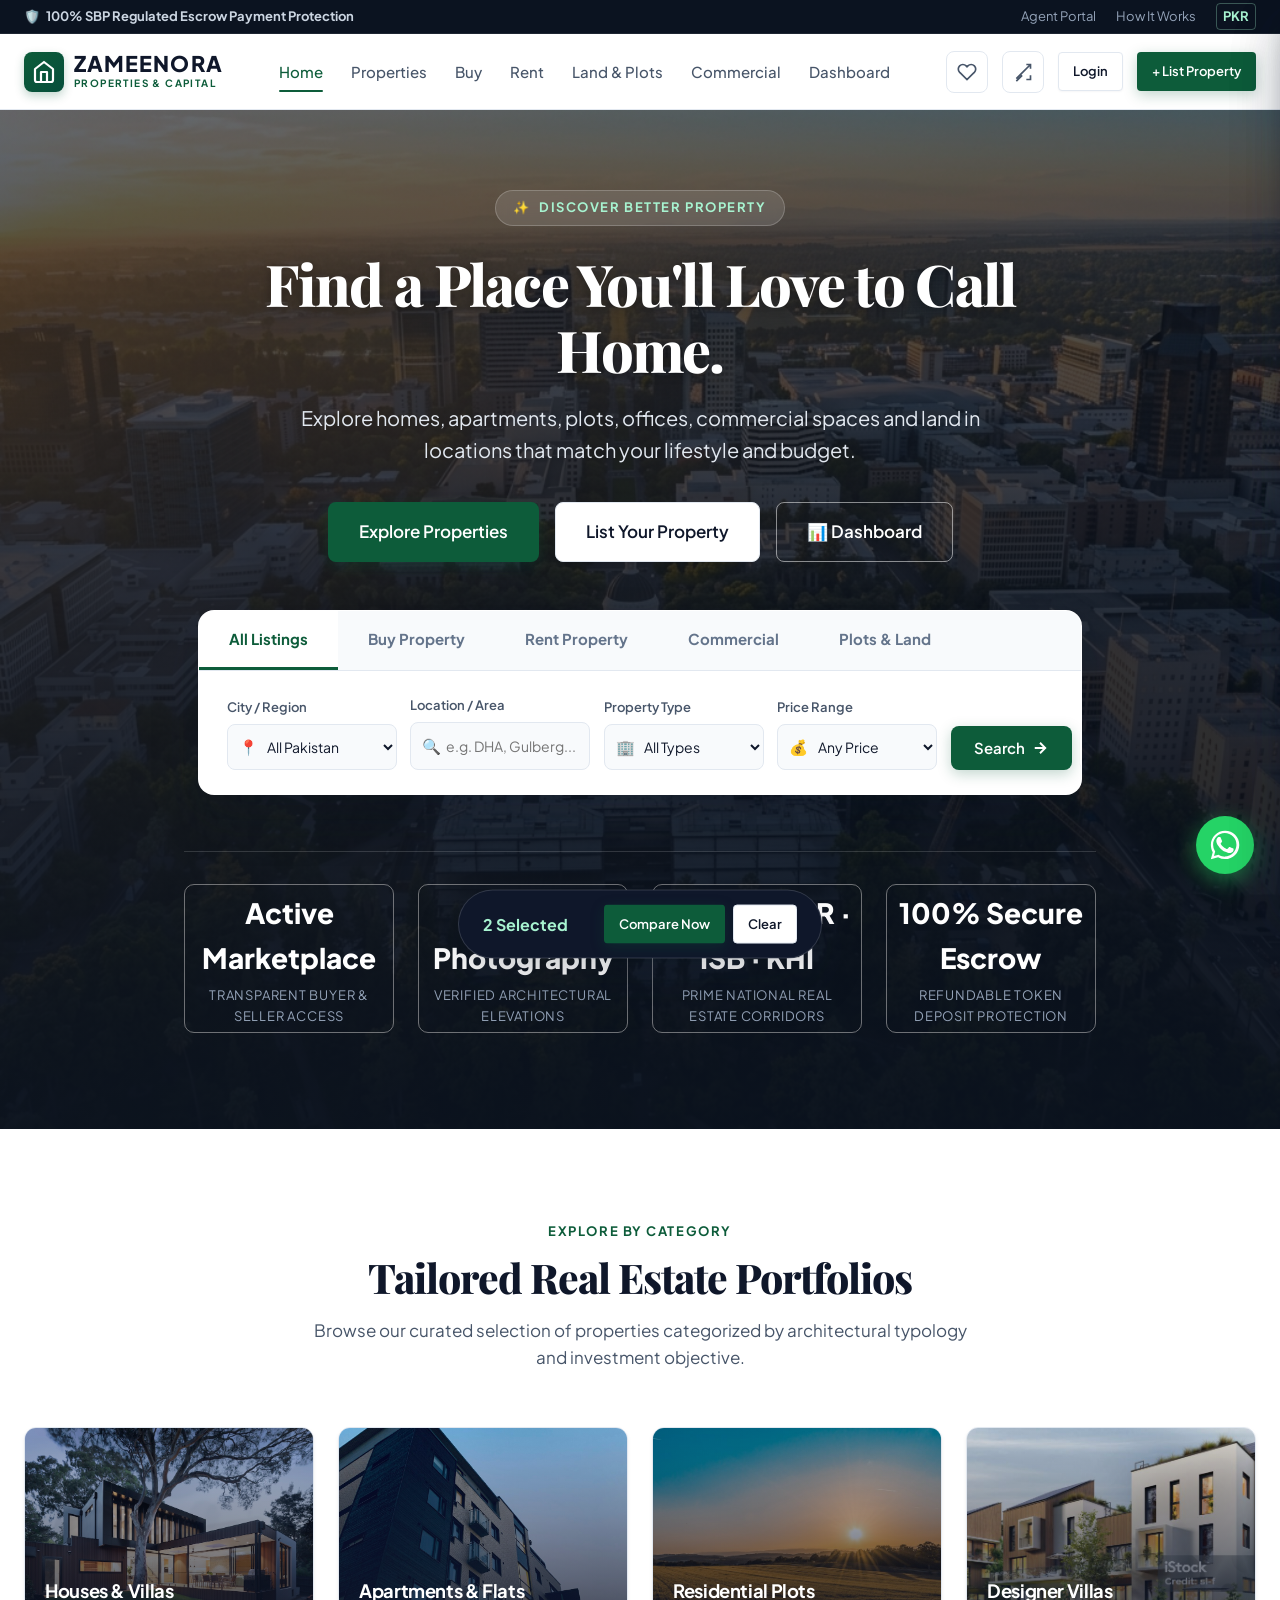
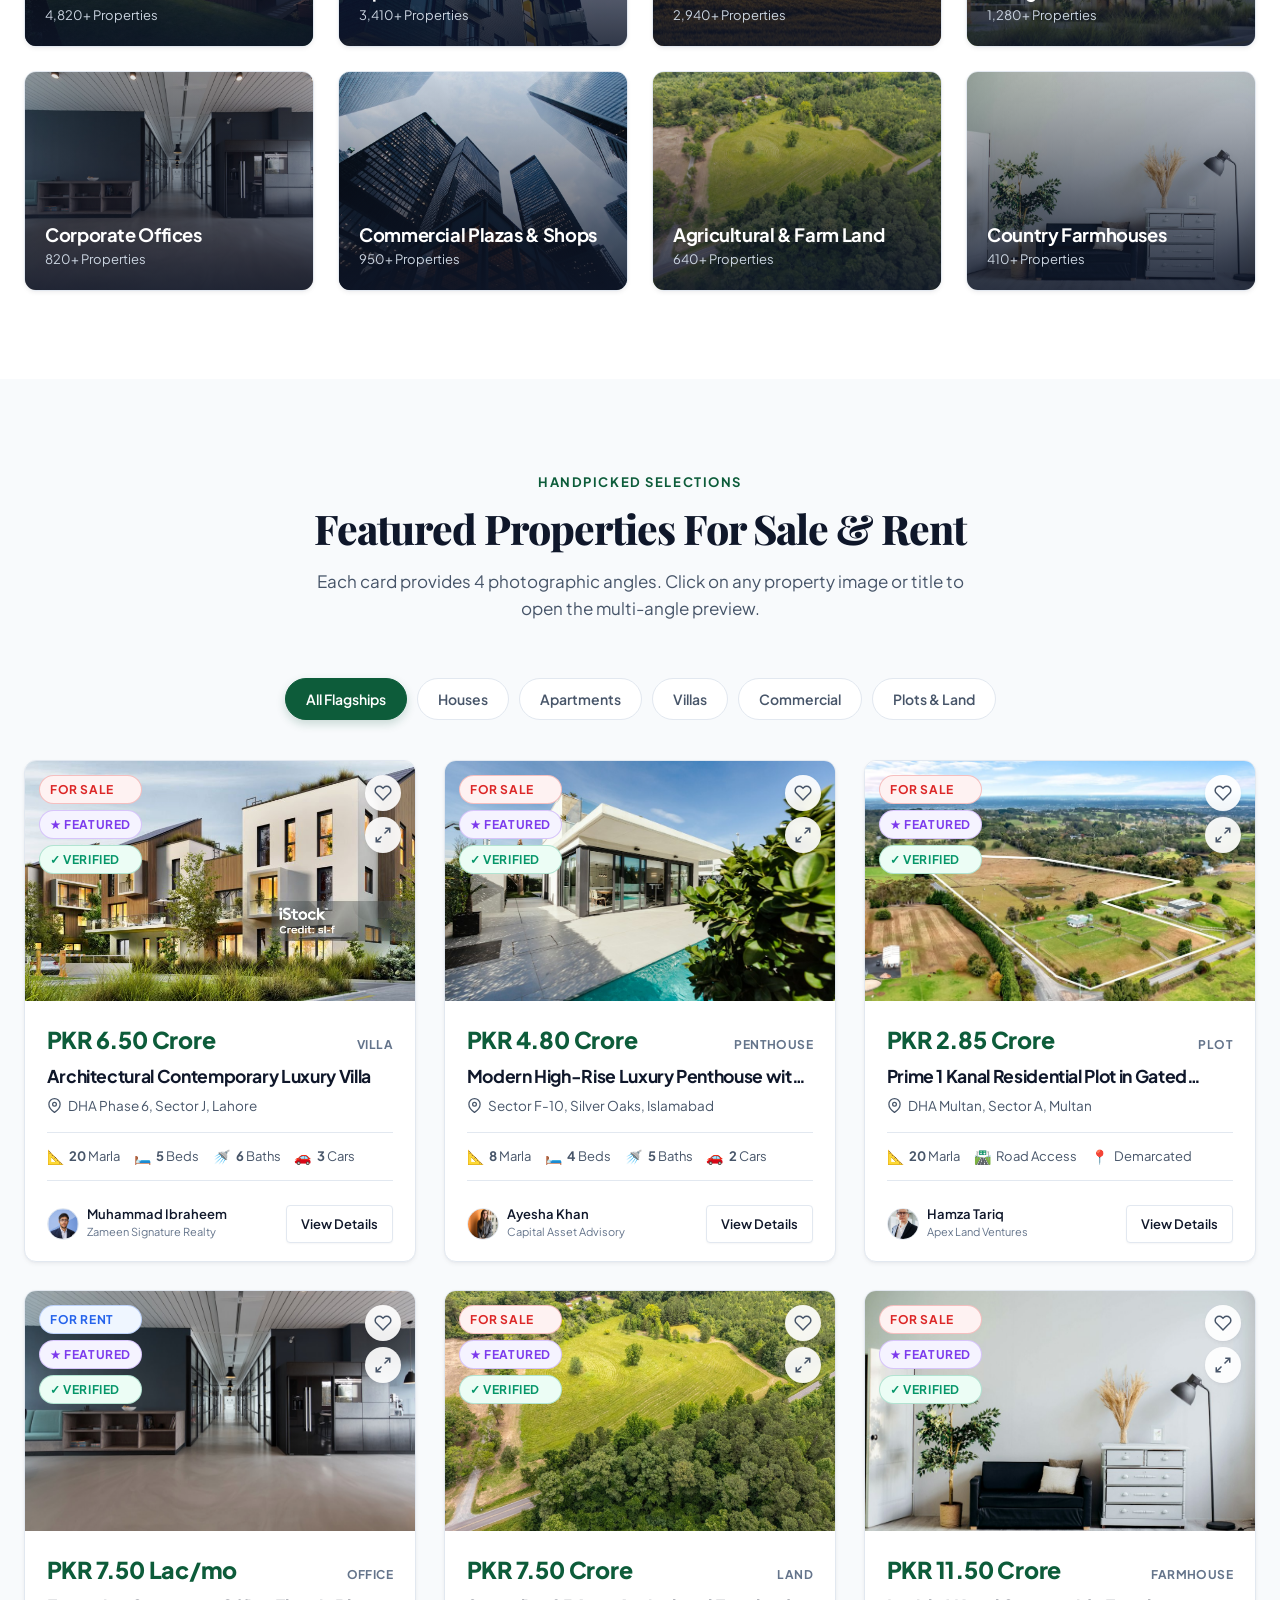
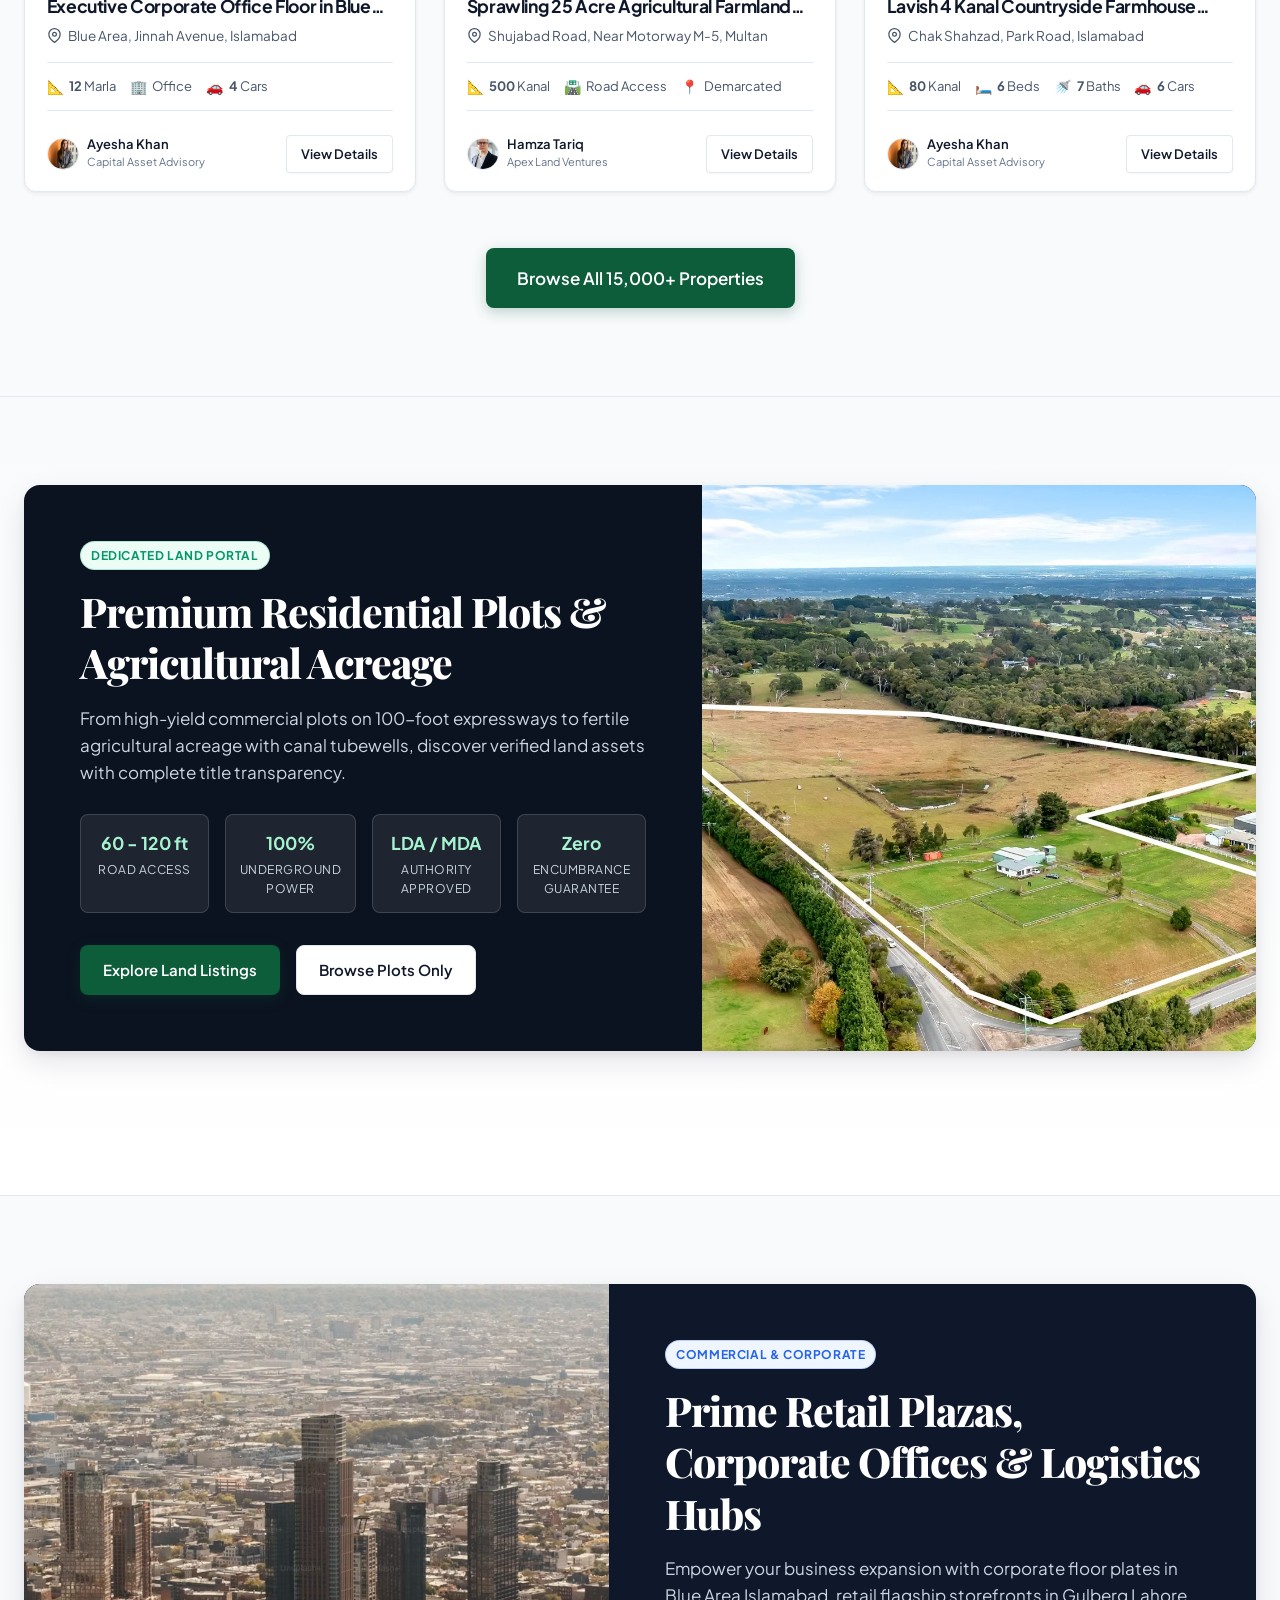
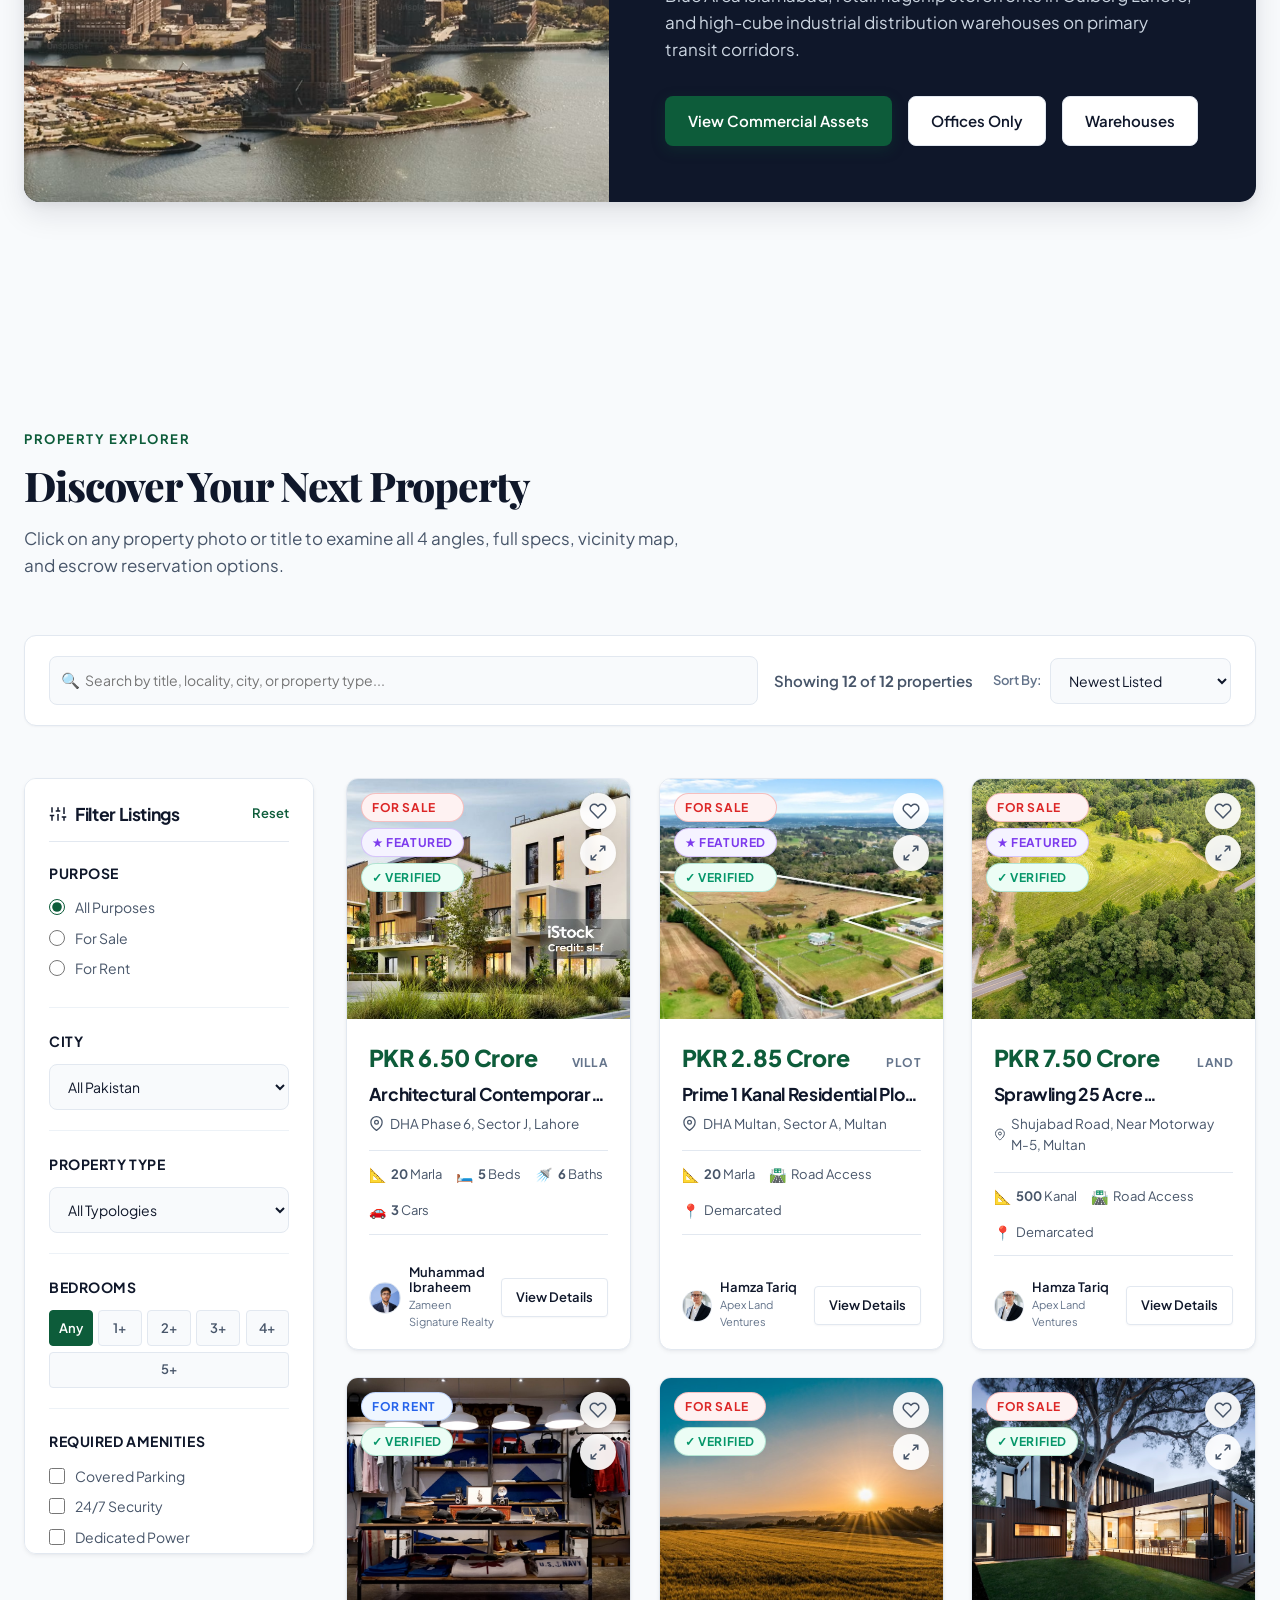
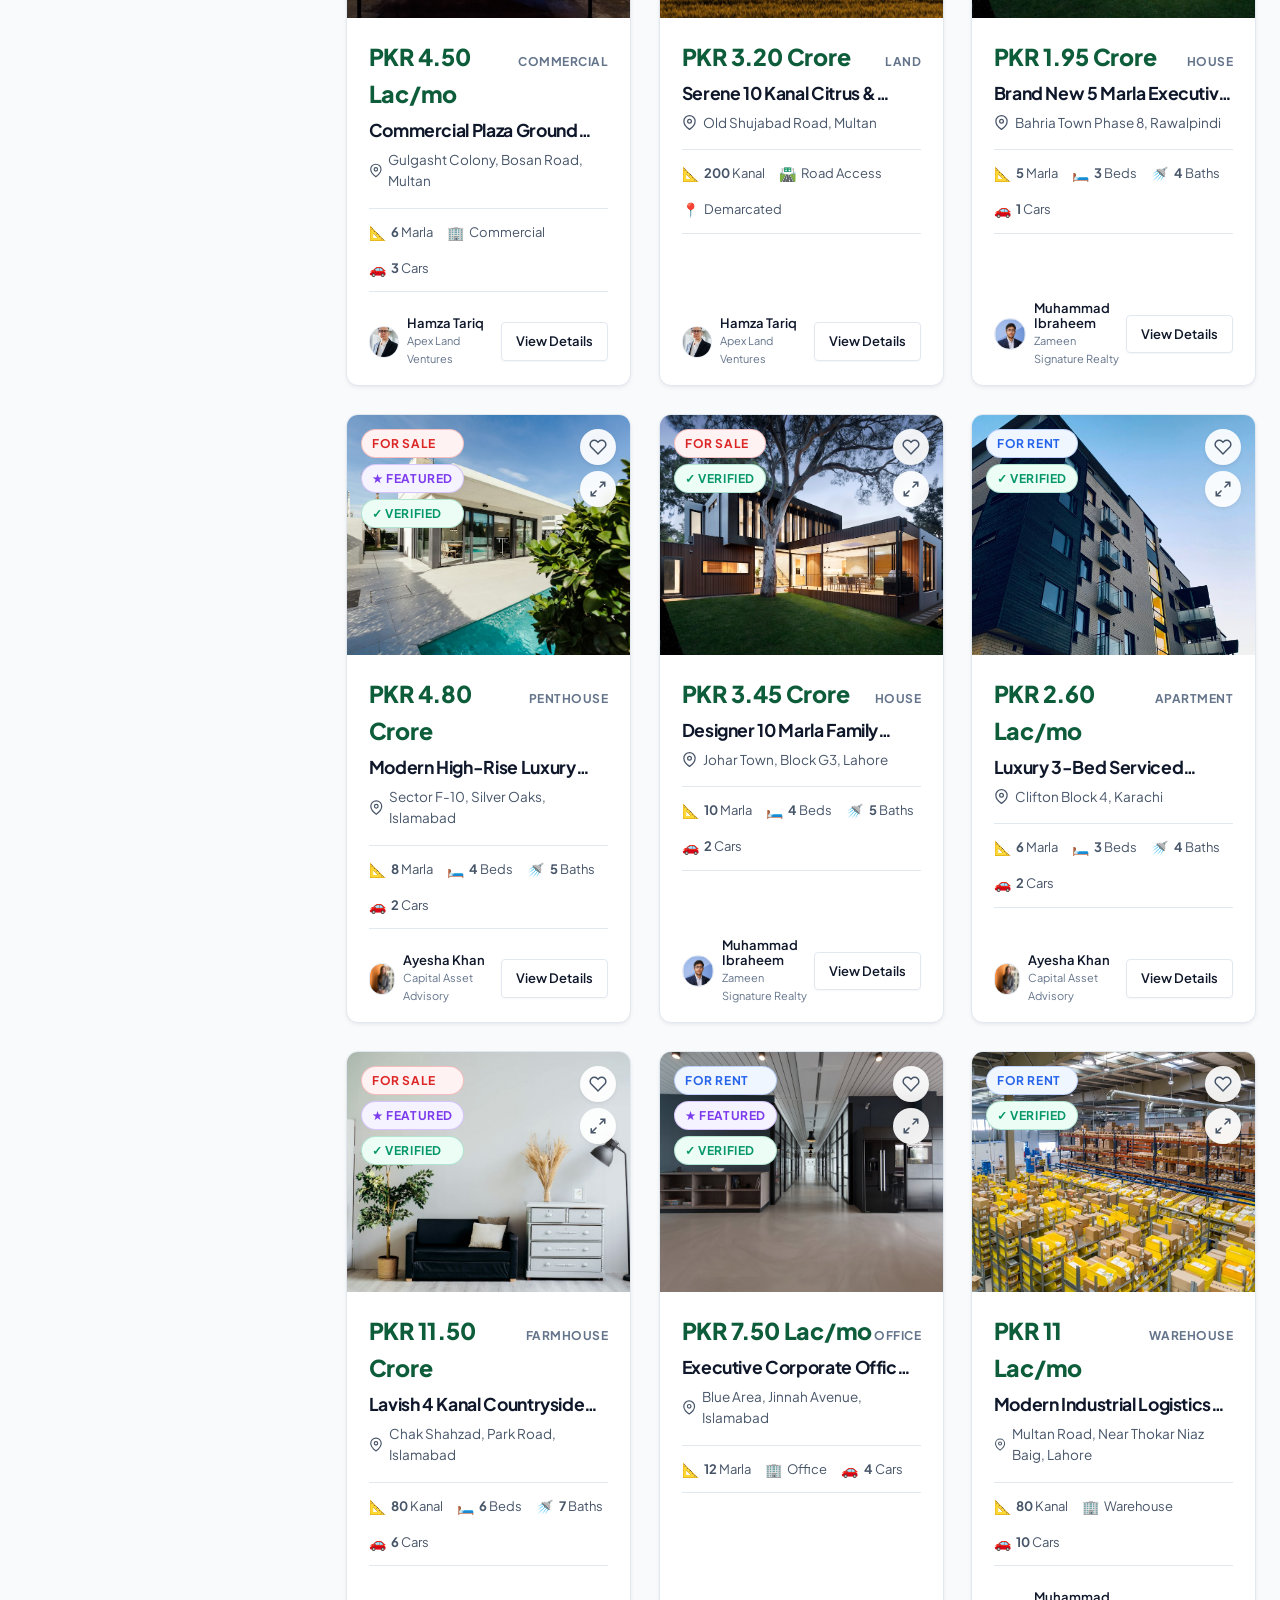
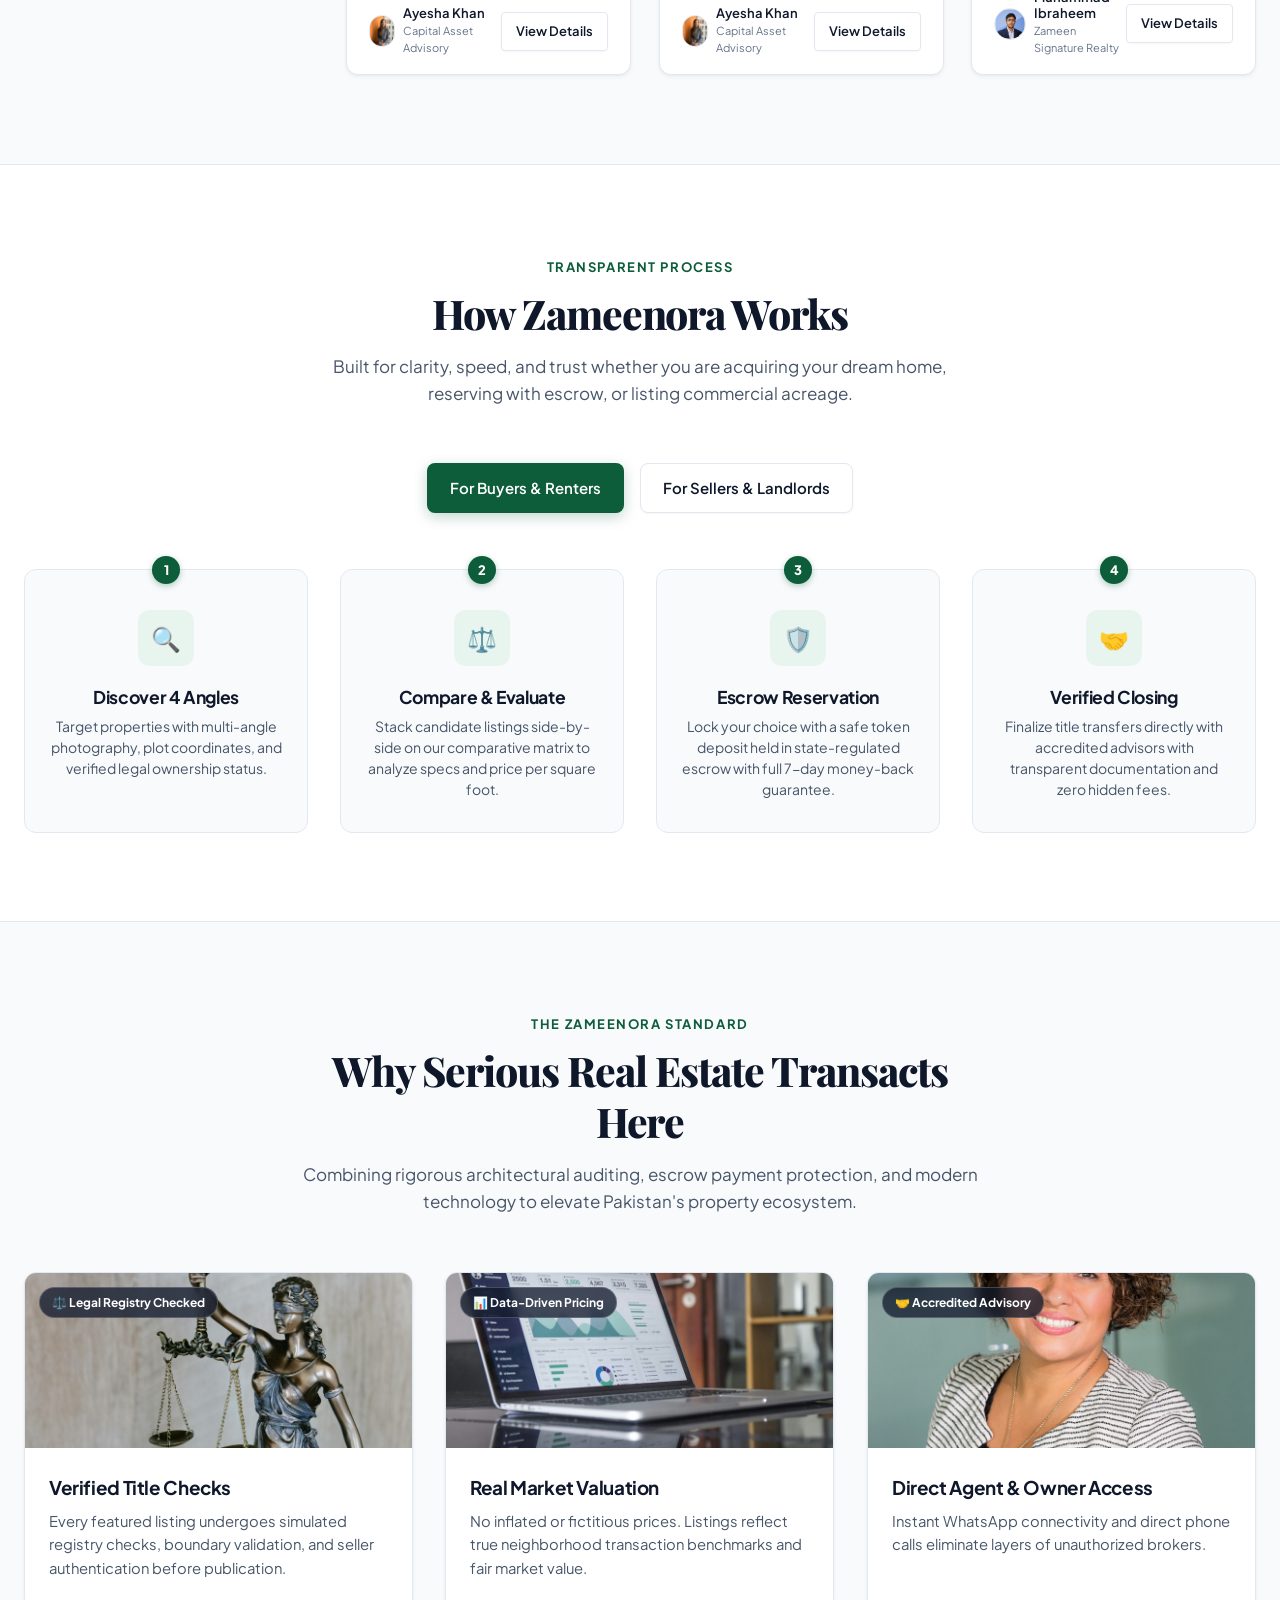
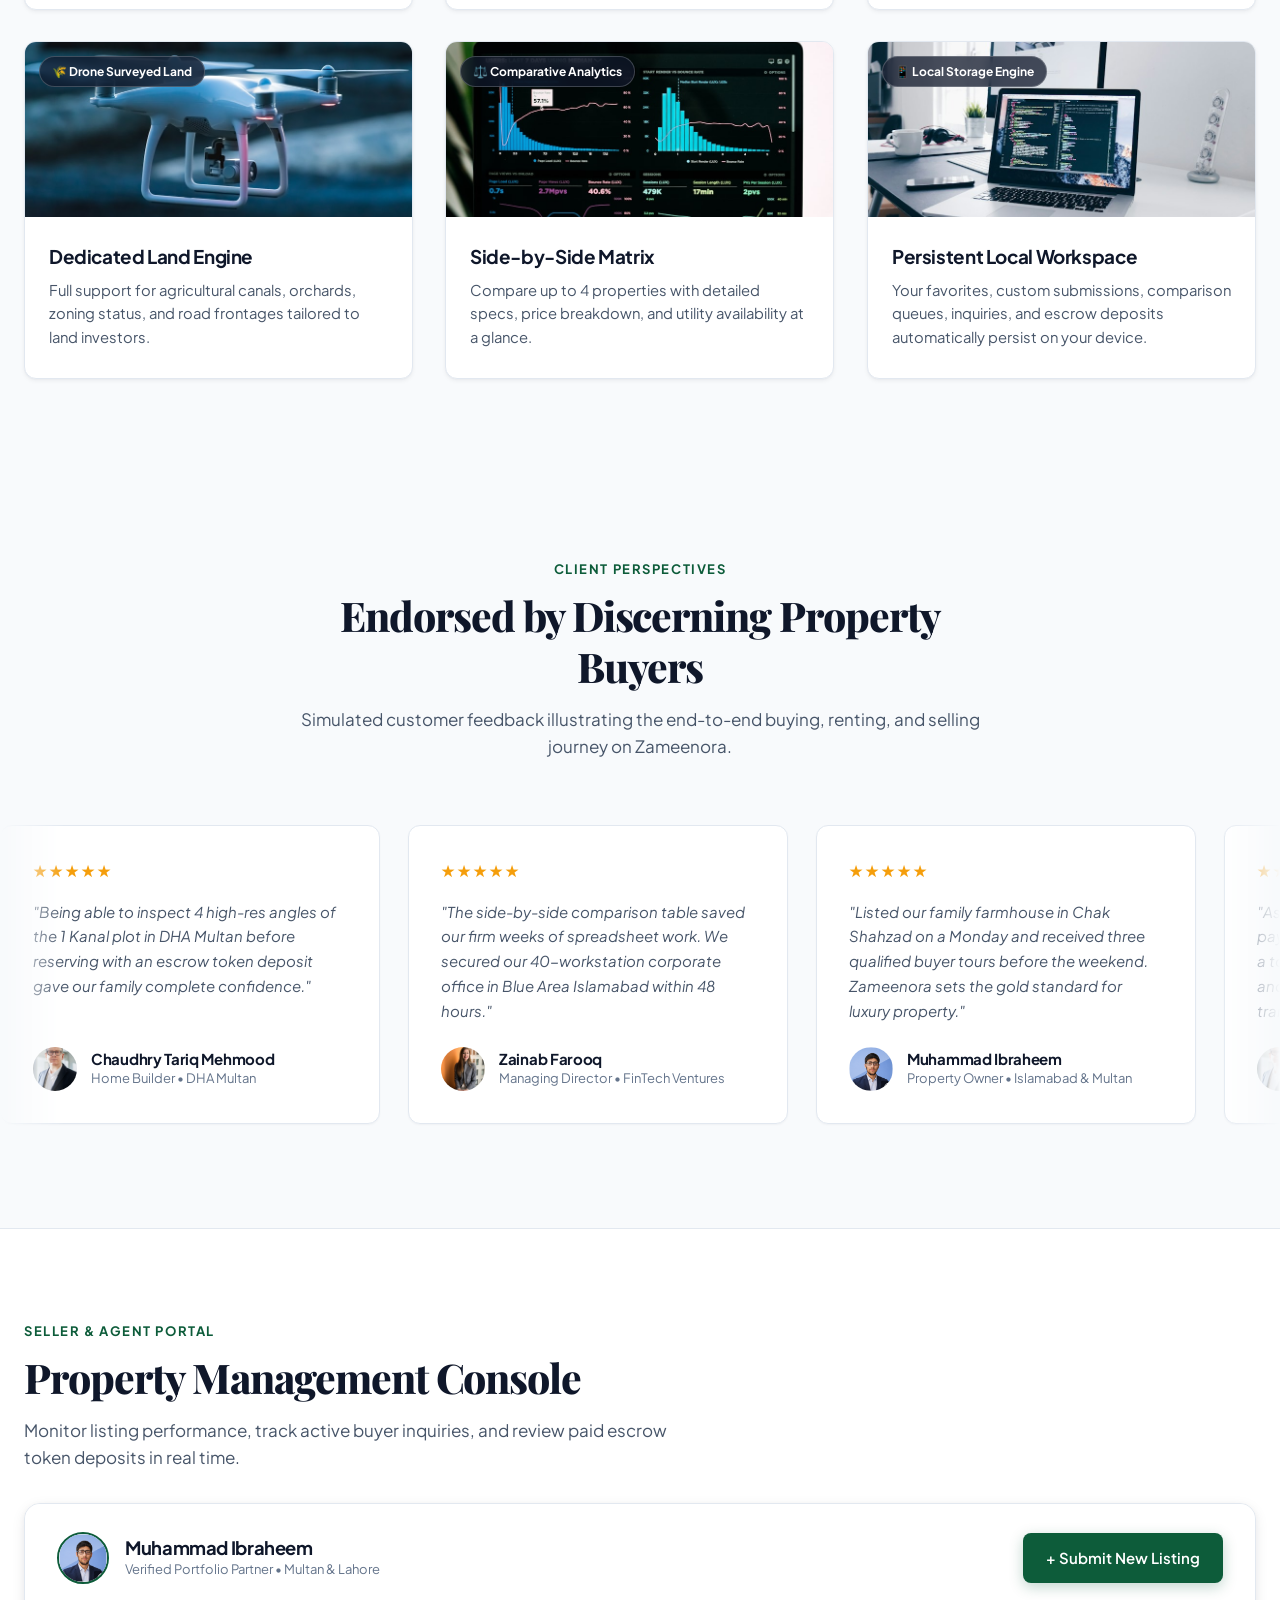
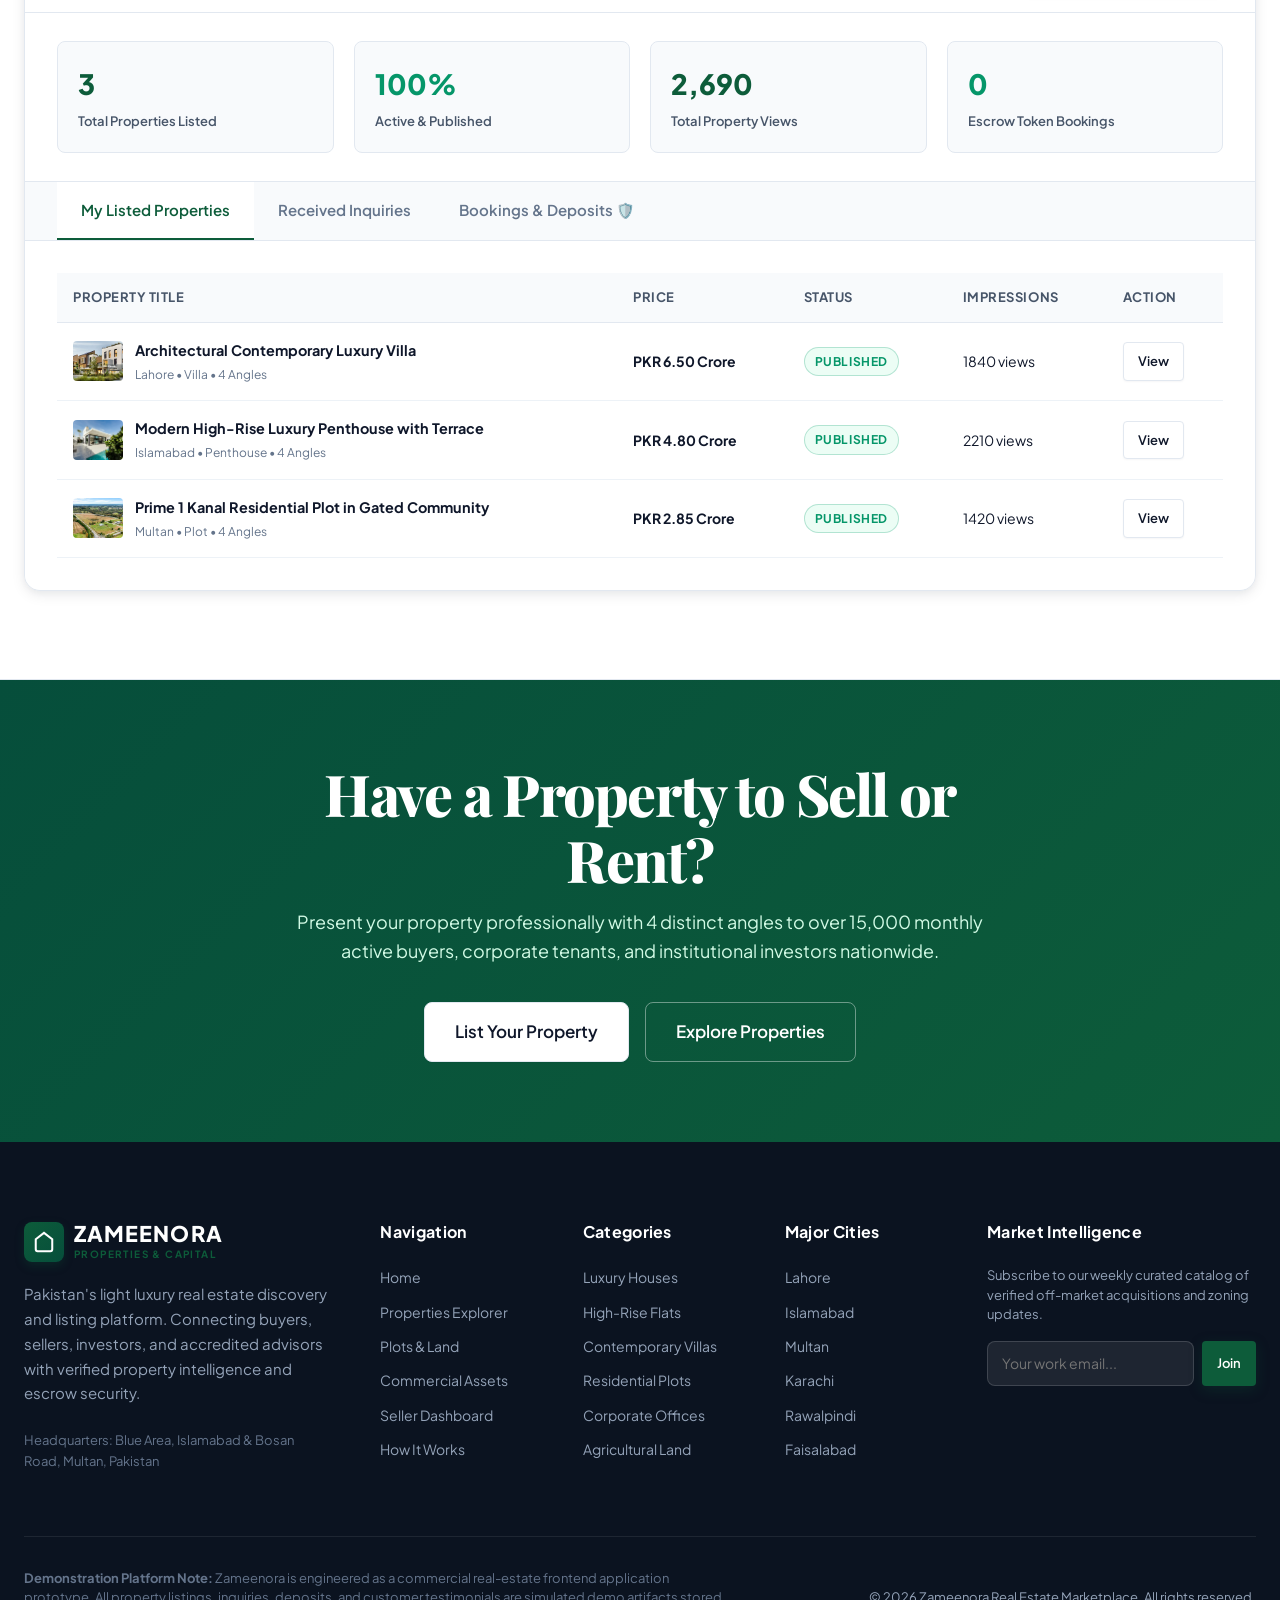
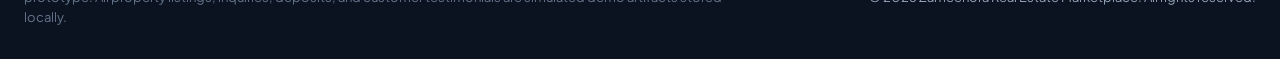
==== commit 217bef7b: "Update Website" ====
--- a/index.html
+++ b/index.html
@@ -1327,7 +1327,7 @@
                 <svg width="20" height="20" viewBox="0 0 24 24" fill="#ffffff"><path d="M17.472 14.382c-.301-.15-1.782-.88-2.058-.98-.276-.1-.476-.15-.677.15-.2.3-.777.98-.952 1.18-.176.2-.351.226-.652.075-.301-.15-1.272-.468-2.423-1.495-.896-.798-1.501-1.784-1.677-2.085-.175-.301-.019-.464.132-.614.136-.135.301-.351.452-.527.15-.176.2-.301.3-.502.1-.2.05-.376-.025-.526-.075-.15-.677-1.633-.928-2.238-.244-.588-.493-.509-.677-.518-.175-.009-.376-.009-.577-.009s-.527.075-.803.376c-.276.301-1.053 1.029-1.053 2.509 0 1.48 1.079 2.909 1.229 3.109.15.2 2.124 3.243 5.145 4.547.718.311 1.279.497 1.716.636.722.23 1.379.197 1.9.12.58-.087 1.782-.728 2.033-1.432.25-.703.25-1.306.175-1.432-.075-.126-.276-.201-.577-.351zM12.046 2.001C6.51 2.001 2.016 6.495 2.016 12.031c0 1.768.461 3.493 1.336 5.011L2 22.002l5.093-1.336a9.99 9.99 0 0 0 4.953 1.303c5.536 0 10.03-4.494 10.03-10.03 0-2.68-1.043-5.199-2.936-7.092A10.016 10.016 0 0 0 12.046 2zM12.046 20.219c-1.523 0-3.016-.41-4.32-1.185l-.31-.184-3.21.842.857-3.13-.202-.322a8.237 8.237 0 0 1-1.26-4.41c0-4.542 3.696-8.238 8.245-8.238 2.203 0 4.274.859 5.832 2.417a8.21 8.21 0 0 1 2.416 5.832c0 4.542-3.696 8.238-8.245 8.238z"/></svg>
                 <span>WhatsApp Agent</span>
               </button>
-              <a href="tel:+923001234567" id="modal-agent-phone-btn" class="btn btn-secondary" style="width: 100%;">
+              <a href="tel:+923040719087" id="modal-agent-phone-btn" class="btn btn-secondary" style="width: 100%;">
                 <span>📞 Call Directly</span>
               </a>
               <button class="btn btn-dark" style="width: 100%;" onclick="ZameenApp.openInquiryModal()">
@@ -1414,7 +1414,7 @@
             </div>
             <div class="form-group">
               <label class="form-label" for="pay-buyer-phone">Phone / WhatsApp *</label>
-              <input type="tel" id="pay-buyer-phone" class="form-input" style="padding-left: 0.875rem;" value="+92 300 1234567" required>
+              <input type="tel" id="pay-buyer-phone" class="form-input" style="padding-left: 0.875rem;" value="+92 3040719087" required>
             </div>
           </div>
 
@@ -1461,7 +1461,7 @@
           <div id="pay-fields-wallet" style="display: none;">
             <div class="form-group" style="margin-bottom: 1.25rem;">
               <label class="form-label">JazzCash / EasyPaisa Registered Mobile Number</label>
-              <input type="tel" class="form-input" style="padding-left: 0.875rem;" placeholder="0300 1234567" value="0300 1234567">
+              <input type="tel" class="form-input" style="padding-left: 0.875rem;" placeholder="0300 1234567" value="03040719087">
               <span style="font-size: 0.75rem; color: var(--text-muted); margin-top: 0.25rem;">An approval prompt will be transmitted directly to your mobile app.</span>
             </div>
           </div>
@@ -1936,7 +1936,7 @@
             </div>
             <div class="form-group">
               <label class="form-label" for="list-seller-contact">Phone or WhatsApp *</label>
-              <input type="text" id="list-seller-contact" class="form-input" style="padding-left: 0.875rem;" value="+92 300 1234567" required>
+              <input type="text" id="list-seller-contact" class="form-input" style="padding-left: 0.875rem;" value="+92 3040719087" required>
             </div>
           </div>
 
